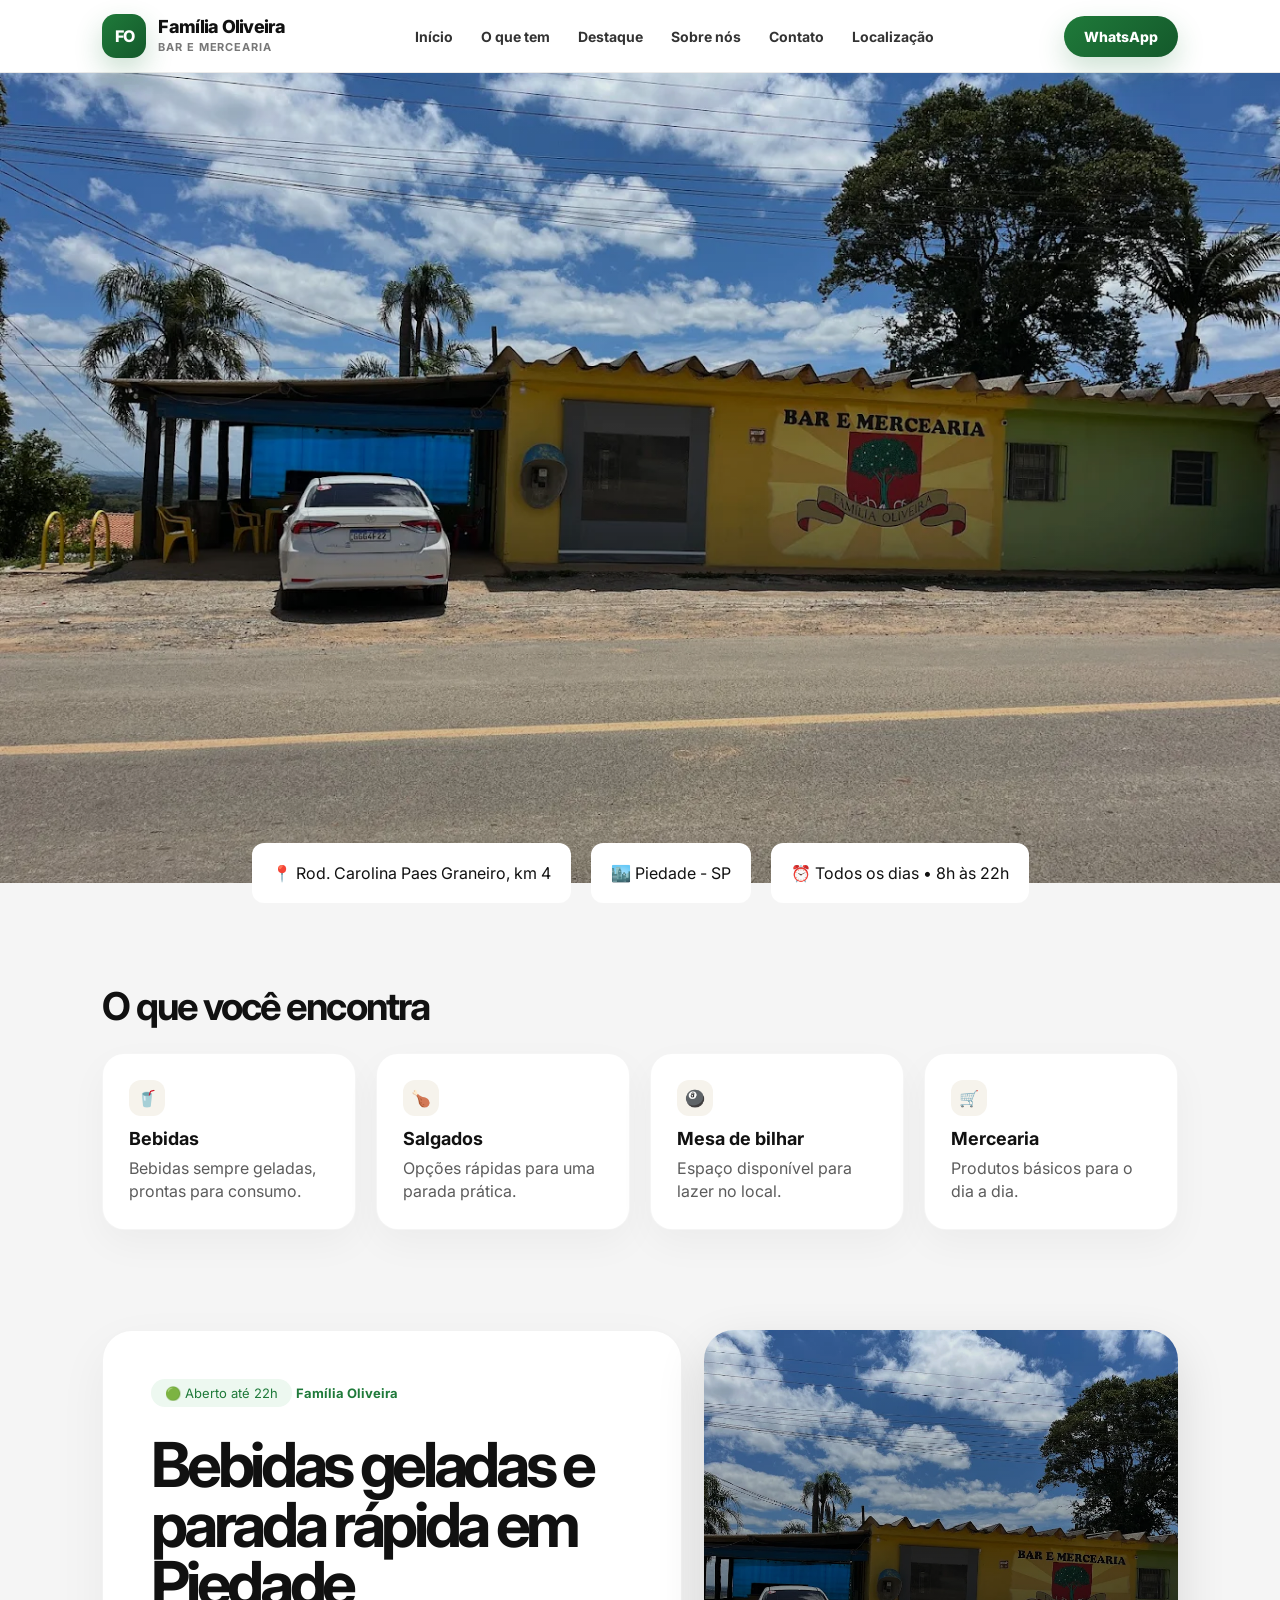
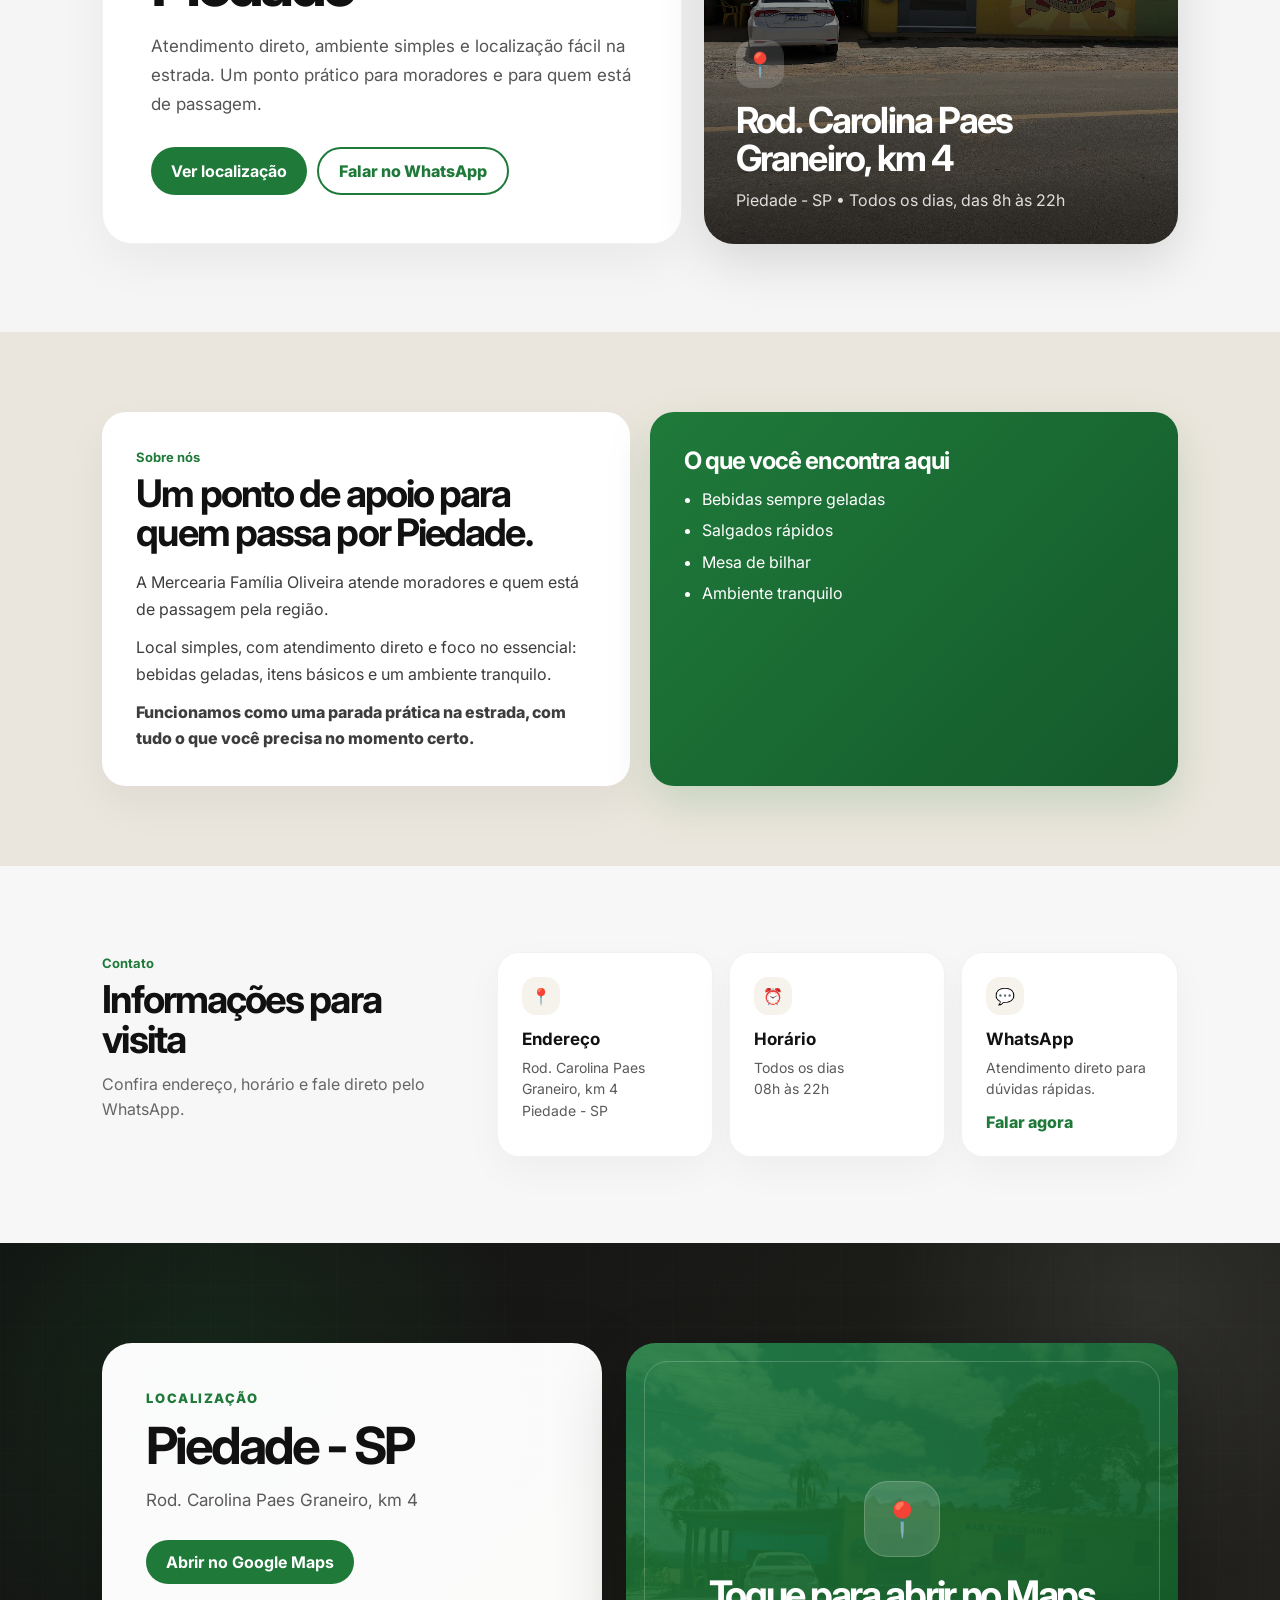
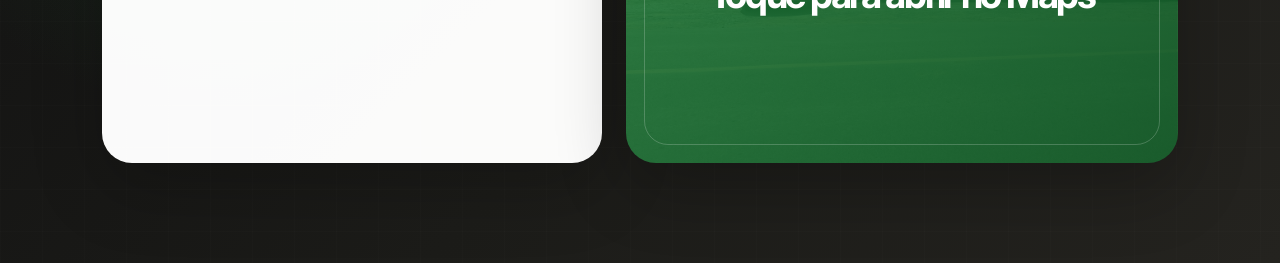
==== index.html @ c00a7abb "first" ====
<!DOCTYPE html>
<html lang="pt-BR">
<head>
  <meta charset="UTF-8">
  <meta name="viewport" content="width=device-width, initial-scale=1.0">
  <title>Família Oliveira | Bar e Mercearia em Piedade - SP</title>
  <meta name="description" content="Bar e Mercearia Família Oliveira em Piedade - SP. Bebidas geladas, salgados, mercearia e parada rápida na Rod. Carolina Paes Graneiro, km 4.">

  <link href="https://fonts.googleapis.com/css2?family=Inter:wght@300;400;600;700;800&display=swap" rel="stylesheet">
  <link rel="stylesheet" href="style.css">
</head>
<body>

<!-- HEADER -->
<header class="header">
  <div class="logo">
    <div class="logo-icon">FO</div>
    <div>
      <strong>Família Oliveira</strong>
      <span>Bar e Mercearia</span>
    </div>
  </div>

  <!-- MENU DESKTOP -->
  <nav class="desktop-menu">
    <a href="#">Início</a>
    <a href="#servicos">O que tem</a>
    <a href="#chamada">Destaque</a>
    <a href="#sobre">Sobre nós</a>
    <a href="#contato">Contato</a>
    <a href="#localizacao">Localização</a>
  </nav>

  <a class="whatsapp desktop-btn"
     href="https://wa.me/5515996318154?text=Oi%2C%20tudo%20bem%3F%20Tenho%20uma%20d%C3%BAvida.">
     WhatsApp
  </a>

  <!-- BOTÃO MOBILE -->
  <div class="menu-toggle" id="menu-toggle">☰</div>
</header>

<!-- MENU MOBILE -->
<div class="mobile-menu" id="mobile-menu">
  <a href="#">Início</a>
  <a href="#servicos">O que tem</a>
  <a href="#chamada">Destaque</a>
  <a href="#sobre">Sobre nós</a>
  <a href="#localizacao">Localização</a>
  <a href="https://wa.me/5515996318154?text=Oi%2C%20tudo%20bem%3F%20Tenho%20uma%20d%C3%BAvida.">
    WhatsApp
  </a>
</div>

<!-- HERO -->
<section class="hero hero-clean" aria-label="Bar e Mercearia Família Oliveira">
  <div class="overlay"></div>
</section>

<!-- INFO -->
<section class="info">
  <div class="card">📍 Rod. Carolina Paes Graneiro, km 4</div>
  <div class="card">🏙️ Piedade - SP</div>
  <div class="card">⏰ Todos os dias • 8h às 22h</div>
</section>

<!-- SERVIÇOS -->
<section id="servicos" class="servicos">
  <h2>O que você encontra</h2>

  <div class="grid">
    <div class="item"><span class="item-icon">🥤</span><h3>Bebidas</h3><p>Bebidas sempre geladas, prontas para consumo.</p></div>
    <div class="item"><span class="item-icon">🍗</span><h3>Salgados</h3><p>Opções rápidas para uma parada prática.</p></div>
    <div class="item"><span class="item-icon">🎱</span><h3>Mesa de bilhar</h3><p>Espaço disponível para lazer no local.</p></div>
    <div class="item"><span class="item-icon">🛒</span><h3>Mercearia</h3><p>Produtos básicos para o dia a dia.</p></div>
  </div>
</section>

<!-- CHAMADA PRINCIPAL -->
<section id="chamada" class="chamada">
  <div class="chamada-container">
    <div class="chamada-texto">
      <span class="status">🟢 Aberto até 22h</span>

      <span class="section-label">Família Oliveira</span>

      <h2>Bebidas geladas e parada rápida em Piedade</h2>

      <p>
        Atendimento direto, ambiente simples e localização fácil na estrada.
        Um ponto prático para moradores e para quem está de passagem.
      </p>

      <div class="buttons">
        <a href="#localizacao" class="btn-primary">Ver localização</a>

        <a href="https://wa.me/5515996318154?text=Oi%2C%20tudo%20bem%3F%20Tenho%20uma%20d%C3%BAvida."
           class="btn-outline">
           Falar no WhatsApp
        </a>
      </div>
    </div>

    <div class="chamada-card">
      <div>
        <span>📍</span>
        <strong>Rod. Carolina Paes Graneiro, km 4</strong>
        <p>Piedade - SP • Todos os dias, das 8h às 22h</p>
      </div>
    </div>
  </div>
</section>

<!-- SOBRE -->
<section id="sobre" class="sobre">
  <div class="sobre-container">

    <div class="sobre-texto">
      <span class="section-label">Sobre nós</span>

      <h2>Um ponto de apoio para quem passa por Piedade.</h2>

      <p>
        A Mercearia Família Oliveira atende moradores e quem está de passagem pela região.
      </p>

      <p>
        Local simples, com atendimento direto e foco no essencial: bebidas geladas, itens básicos
        e um ambiente tranquilo.
      </p>

      <p class="destaque">
        Funcionamos como uma parada prática na estrada, com tudo o que você precisa no momento certo.
      </p>
    </div>

    <div class="sobre-card">
      <h3>O que você encontra aqui</h3>

      <ul>
        <li>Bebidas sempre geladas</li>
        <li>Salgados rápidos</li>
        <li>Mesa de bilhar</li>
        <li>Ambiente tranquilo</li>
      </ul>
    </div>

  </div>
</section>

<!-- CONTATO -->
<section id="contato" class="contato">
  <div class="contato-container">
    <div>
      <span class="section-label">Contato</span>
      <h2>Informações para visita</h2>
      <p>Confira endereço, horário e fale direto pelo WhatsApp.</p>
    </div>

    <div class="contato-grid">
      <div class="contato-item">
        <span>📍</span>
        <strong>Endereço</strong>
        <p>Rod. Carolina Paes Graneiro, km 4<br>Piedade - SP</p>
      </div>

      <div class="contato-item">
        <span>⏰</span>
        <strong>Horário</strong>
        <p>Todos os dias<br>08h às 22h</p>
      </div>

      <div class="contato-item">
        <span>💬</span>
        <strong>WhatsApp</strong>
        <p>Atendimento direto para dúvidas rápidas.</p>
        <a href="https://wa.me/5515996318154?text=Oi%2C%20tudo%20bem%3F%20Tenho%20uma%20d%C3%BAvida." class="mini-link">Falar agora</a>
      </div>
    </div>
  </div>
</section>

<!-- LOCALIZAÇÃO -->
<section id="localizacao" class="localizacao">
  <div class="localizacao-container">

    <div class="localizacao-info">
      <span class="section-label">Localização</span>

      <h2>Piedade - SP</h2>

      <p>Rod. Carolina Paes Graneiro, km 4</p>

      <a href="https://maps.app.goo.gl/wAfbWwbbdsgBBpvK9"
         target="_blank"
         class="btn-primary">
         Abrir no Google Maps
      </a>
    </div>

    <div class="localizacao-card">
      <span>📍</span>
      <strong>Toque para abrir no Maps</strong>
    </div>

  </div>
</section>

<!-- SCRIPT MENU -->
<script>
  const toggle = document.getElementById('menu-toggle');
  const menu = document.getElementById('mobile-menu');

  toggle.addEventListener('click', () => {
    menu.classList.toggle('active');
  });
</script>

</body>
</html>
---- style.css ----
/* RESET */
* {
  margin: 0;
  padding: 0;
  box-sizing: border-box;
  font-family: 'Inter', sans-serif;
}

html {
  scroll-behavior: smooth;
}

body {
  background: #f5f5f5;
  color: #111;
}

/* HEADER */
.header {
  position: sticky;
  top: 0;
  z-index: 100;
  padding: 14px 8%;
  background: rgba(255, 255, 255, 0.92);
  backdrop-filter: blur(16px);
  -webkit-backdrop-filter: blur(16px);
  border-bottom: 1px solid rgba(0, 0, 0, 0.08);
  display: flex;
  justify-content: space-between;
  align-items: center;
  gap: 22px;
}

/* LOGO */
.logo {
  display: flex;
  gap: 12px;
  align-items: center;
  min-width: max-content;
}

.logo-icon {
  width: 44px;
  height: 44px;
  display: grid;
  place-items: center;
  background: linear-gradient(135deg, #1f7a3a, #14592b);
  color: #fff;
  border-radius: 14px;
  font-weight: 800;
  letter-spacing: -0.05em;
  box-shadow: 0 12px 28px rgba(31, 122, 58, 0.24);
}

.logo strong {
  display: block;
  font-size: 18px;
  font-weight: 800;
  letter-spacing: -0.04em;
  color: #111;
  line-height: 1;
}

.logo span {
  display: block;
  margin-top: 4px;
  font-size: 11px;
  color: #777;
  font-weight: 700;
  text-transform: uppercase;
  letter-spacing: 0.08em;
}

/* MENU DESKTOP */
.desktop-menu {
  display: flex;
  align-items: center;
  gap: 28px;
}

.desktop-menu a {
  position: relative;
  text-decoration: none;
  color: #333;
  font-size: 14px;
  font-weight: 700;
  transition: 0.2s ease;
}

.desktop-menu a::after {
  content: "";
  position: absolute;
  left: 0;
  bottom: -7px;
  width: 0;
  height: 2px;
  border-radius: 999px;
  background: #1f7a3a;
  transition: 0.2s ease;
}

.desktop-menu a:hover {
  color: #1f7a3a;
}

.desktop-menu a:hover::after {
  width: 100%;
}

/* BOTÃO WHATSAPP DESKTOP */
.whatsapp {
  background: linear-gradient(135deg, #1f7a3a, #14592b);
  color: #fff;
  padding: 12px 20px;
  border-radius: 999px;
  text-decoration: none;
  font-weight: 800;
  font-size: 14px;
  box-shadow: 0 12px 28px rgba(31, 122, 58, 0.22);
  transition: 0.25s ease;
  white-space: nowrap;
}

.whatsapp:hover {
  transform: translateY(-2px);
  box-shadow: 0 16px 36px rgba(31, 122, 58, 0.28);
}

/* MOBILE MENU */
.menu-toggle {
  display: none;
  width: 44px;
  height: 44px;
  border-radius: 14px;
  background: #f2f2f2;
  color: #111;
  font-size: 25px;
  cursor: pointer;
  align-items: center;
  justify-content: center;
  line-height: 1;
  border: 1px solid rgba(0, 0, 0, 0.08);
}

.mobile-menu {
  display: none;
  position: sticky;
  top: 72px;
  z-index: 99;
  background: rgba(255, 255, 255, 0.98);
  backdrop-filter: blur(14px);
  -webkit-backdrop-filter: blur(14px);
  padding: 16px 8% 20px;
  border-bottom: 1px solid rgba(0, 0, 0, 0.08);
  box-shadow: 0 18px 40px rgba(0, 0, 0, 0.08);
}

.mobile-menu.active {
  display: grid;
  gap: 10px;
  animation: menuDown 0.25s ease both;
}

.mobile-menu a {
  display: flex;
  align-items: center;
  justify-content: space-between;
  min-height: 46px;
  padding: 0 14px;
  border-radius: 14px;
  color: #111;
  text-decoration: none;
  font-weight: 750;
  background: #f7f7f7;
}

.mobile-menu a:last-child {
  background: #1f7a3a;
  color: white;
}

.mobile-menu a::after {
  content: "›";
  font-size: 20px;
  opacity: 0.5;
}

@keyframes menuDown {
  from {
    opacity: 0;
    transform: translateY(-8px);
  }
  to {
    opacity: 1;
    transform: translateY(0);
  }
}

/* HERO */
.hero {
  height: 90vh;
  background: url("bar-mercearia-banner.webp") center/cover no-repeat;
  display: flex;
  align-items: center;
  padding: 0 8%;
  color: #fff;
  position: relative;
}

.hero-clean {
  min-height: 620px;
}

.overlay {
  position: absolute;
  inset: 0;
  background: linear-gradient(to right, rgba(0,0,0,.7), rgba(0,0,0,.2));
}

.hero-clean .overlay {
  background: linear-gradient(to bottom, rgba(0,0,0,0.08), rgba(0,0,0,0.18));
}

.hero-content {
  position: relative;
  z-index: 2;
  max-width: 620px;
}

/* ANIMAÇÃO */
.hero-content > * {
  opacity: 0;
  transform: translateY(30px);
  animation: fadeUp .8s forwards;
}

.hero-content > *:nth-child(1) { animation-delay: .2s; }
.hero-content > *:nth-child(2) { animation-delay: .4s; }
.hero-content > *:nth-child(3) { animation-delay: .6s; }

@keyframes fadeUp {
  to {
    opacity: 1;
    transform: translateY(0);
  }
}

.status {
  background: #fff;
  color: #1f7a3a;
  padding: 6px 14px;
  border-radius: 999px;
  font-size: 13px;
  margin-bottom: 15px;
}

.title {
  font-size: clamp(2.2rem, 5vw, 4.4rem);
  line-height: 0.98;
  letter-spacing: -0.06em;
  font-weight: 850;
  margin-bottom: 18px;
}

.hero-subtitle {
  max-width: 520px;
  color: rgba(255,255,255,0.86);
  font-size: 17px;
  line-height: 1.6;
  margin-bottom: 28px;
}

/* BOTÕES */
.buttons {
  display: flex;
  gap: 10px;
}

.btn-primary {
  background: #1f7a3a;
  color: #fff;
  padding: 12px 20px;
  border-radius: 999px;
  text-decoration: none;
  display: inline-flex;
  align-items: center;
  justify-content: center;
  font-weight: 700;
  transition: 0.25s ease;
}

.btn-primary:hover {
  background: #17612d;
  transform: translateY(-2px);
  box-shadow: 0 12px 28px rgba(31, 122, 58, 0.22);
}

.btn-secondary {
  border: 2px solid #fff;
  padding: 12px 20px;
  border-radius: 999px;
  color: #fff;
  text-decoration: none;
  font-weight: 700;
}

/* INFO */
.info {
  display: flex;
  gap: 20px;
  justify-content: center;
  margin-top: -40px;
  padding: 0 8%;
  position: relative;
  z-index: 2;
}

.card {
  background: #fff;
  padding: 20px;
  border-radius: 12px;
}

/* SERVIÇOS */
.servicos {
  padding: 80px 8%;
}

.servicos h2 {
  font-size: clamp(28px, 3vw, 40px);
  letter-spacing: -0.05em;
  margin-bottom: 24px;
}

.grid {
  display: grid;
  grid-template-columns: repeat(4,1fr);
  gap: 20px;
}

.item {
  min-height: 150px;
  background: #fff;
  padding: 26px;
  border-radius: 22px;
  border: 1px solid rgba(0,0,0,0.04);
  box-shadow: 0 14px 38px rgba(0,0,0,0.04);
  transition: 0.22s ease;
}

.item:hover {
  transform: translateY(-3px);
  box-shadow: 0 18px 46px rgba(0,0,0,0.07);
}

.item-icon {
  display: inline-grid;
  place-items: center;
  width: 36px;
  height: 36px;
  margin-bottom: 12px;
  border-radius: 12px;
  background: #f6f3ec;
}

.item h3 {
  font-size: 18px;
  margin-bottom: 8px;
}

.item p {
  color: #5c5c5c;
  line-height: 1.45;
}

/* CHAMADA PRINCIPAL */
.chamada {
  padding: 20px 8% 88px;
  background: #f5f5f5;
}

.chamada-container {
  max-width: 1180px;
  margin: 0 auto;
  display: grid;
  grid-template-columns: 1.1fr 0.9fr;
  gap: 22px;
  align-items: stretch;
}

.chamada-texto {
  background: #fff;
  padding: clamp(28px, 4vw, 48px);
  border-radius: 30px;
  border: 1px solid rgba(0,0,0,0.05);
  box-shadow: 0 18px 50px rgba(0,0,0,0.05);
}

.chamada-texto .status {
  display: inline-flex;
  margin-bottom: 18px;
  background: #edf8f0;
  color: #1f7a3a;
}

.chamada-texto h2 {
  max-width: 720px;
  font-size: clamp(34px, 5vw, 62px);
  line-height: 0.96;
  letter-spacing: -0.07em;
  margin: 10px 0 18px;
}

.chamada-texto p {
  max-width: 650px;
  color: #555;
  font-size: 17px;
  line-height: 1.7;
  margin-bottom: 28px;
}

.btn-outline {
  border: 2px solid #1f7a3a;
  color: #1f7a3a;
  padding: 12px 20px;
  border-radius: 999px;
  text-decoration: none;
  display: inline-flex;
  align-items: center;
  justify-content: center;
  font-weight: 800;
  transition: 0.25s ease;
}

.btn-outline:hover {
  background: #1f7a3a;
  color: #fff;
  transform: translateY(-2px);
}

.chamada-card {
  position: relative;
  min-height: 360px;
  padding: 32px;
  border-radius: 30px;
  overflow: hidden;
  display: flex;
  align-items: end;
  background:
    linear-gradient(to top, rgba(0,0,0,0.72), rgba(0,0,0,0.08)),
    url("bar-mercearia-banner.webp") center/cover no-repeat;
  color: #fff;
  box-shadow: 0 18px 50px rgba(0,0,0,0.12);
}

.chamada-card span {
  display: inline-grid;
  place-items: center;
  width: 48px;
  height: 48px;
  margin-bottom: 14px;
  border-radius: 16px;
  background: rgba(255,255,255,0.16);
  font-size: 24px;
}

.chamada-card strong {
  display: block;
  max-width: 420px;
  font-size: clamp(24px, 3vw, 36px);
  line-height: 1.05;
  letter-spacing: -0.05em;
  margin-bottom: 10px;
}

.chamada-card p {
  color: rgba(255,255,255,0.84);
  line-height: 1.5;
}


/* SOBRE */
.sobre {
  padding: 80px 8%;
  background: #ebe6dd;
}

.sobre-container {
  display: grid;
  grid-template-columns: 1fr 1fr;
  gap: 20px;
}

.sobre-texto {
  background: #fff;
  padding: 34px;
  border-radius: 24px;
  box-shadow: 0 18px 44px rgba(0,0,0,0.05);
}

.sobre-texto h2 {
  font-size: clamp(26px, 3vw, 38px);
  line-height: 1.05;
  letter-spacing: -0.05em;
  margin: 8px 0 16px;
}

.sobre-texto p {
  color: #3d3d3d;
  font-size: 16px;
  line-height: 1.65;
  margin-top: 12px;
}

.sobre-card {
  background: linear-gradient(135deg, #1f7a3a, #14592b);
  color: #fff;
  padding: 34px;
  border-radius: 24px;
  box-shadow: 0 18px 44px rgba(31,122,58,0.18);
}

.sobre-card h3 {
  font-size: 24px;
  letter-spacing: -0.04em;
  margin-bottom: 14px;
}

.sobre-card ul {
  display: grid;
  gap: 10px;
  padding-left: 18px;
  line-height: 1.35;
}

.section-label {
  color: #1f7a3a;
  font-weight: 700;
  font-size: 13px;
}

.destaque {
  font-weight: 800;
}


/* CONTATO */
.contato {
  padding: 86px 8%;
  background: #f7f7f7;
}

.contato-container {
  max-width: 1180px;
  margin: 0 auto;
  display: grid;
  grid-template-columns: 0.7fr 1.3fr;
  gap: 28px;
  align-items: start;
}

.contato h2 {
  font-size: clamp(28px, 3vw, 42px);
  line-height: 1.04;
  letter-spacing: -0.05em;
  margin: 8px 0 12px;
}

.contato-container > div:first-child p {
  color: #666;
  line-height: 1.6;
}

.contato-grid {
  display: grid;
  grid-template-columns: repeat(3, 1fr);
  gap: 16px;
}

.contato-item {
  background: #fff;
  padding: 24px;
  border-radius: 22px;
  border: 1px solid rgba(0,0,0,0.05);
  box-shadow: 0 14px 38px rgba(0,0,0,0.04);
}

.contato-item span {
  display: inline-grid;
  place-items: center;
  width: 38px;
  height: 38px;
  margin-bottom: 14px;
  border-radius: 14px;
  background: #f6f3ec;
}

.contato-item strong {
  display: block;
  font-size: 17px;
  margin-bottom: 8px;
}

.contato-item p {
  color: #5a5a5a;
  font-size: 14px;
  line-height: 1.55;
}

.mini-link {
  display: inline-flex;
  margin-top: 12px;
  color: #1f7a3a;
  font-weight: 800;
  text-decoration: none;
}

/* LOCALIZAÇÃO - MELHORADA */
.localizacao {
  position: relative;
  padding: 100px 8%;
  background:
    radial-gradient(circle at 16% 22%, rgba(31, 122, 58, 0.20), transparent 28%),
    radial-gradient(circle at 90% 10%, rgba(255, 255, 255, 0.08), transparent 22%),
    linear-gradient(135deg, #111 0%, #1c1c19 55%, #24231f 100%);
  color: #fff;
  overflow: hidden;
}

.localizacao::before {
  content: "";
  position: absolute;
  inset: 0;
  background-image:
    linear-gradient(rgba(255,255,255,0.035) 1px, transparent 1px),
    linear-gradient(90deg, rgba(255,255,255,0.035) 1px, transparent 1px);
  background-size: 42px 42px;
  opacity: 0.35;
  pointer-events: none;
}

.localizacao-container {
  position: relative;
  z-index: 2;
  max-width: 1180px;
  margin: 0 auto;
  display: grid;
  grid-template-columns: 0.95fr 1.05fr;
  gap: 24px;
  align-items: stretch;
}

.localizacao-info {
  background: rgba(255, 255, 255, 0.98);
  color: #111;
  padding: 44px;
  border-radius: 30px;
  box-shadow: 0 24px 70px rgba(0,0,0,0.22);
}

.localizacao-info .section-label {
  display: inline-flex;
  margin-bottom: 14px;
  color: #1f7a3a;
  font-size: 13px;
  font-weight: 850;
  text-transform: uppercase;
  letter-spacing: 0.12em;
}

.localizacao-info h2 {
  font-size: clamp(34px, 4vw, 54px);
  line-height: 0.98;
  letter-spacing: -0.06em;
  margin-bottom: 16px;
}

.localizacao-info p {
  color: #5a5a5a;
  font-size: 17px;
  line-height: 1.65;
  margin-bottom: 26px;
}

.localizacao-detalhes {
  display: grid;
  gap: 14px;
  margin: 26px 0 30px;
}

.localizacao-detalhes div {
  background: #f6f3ec;
  padding: 18px;
  border-radius: 18px;
  border: 1px solid rgba(0,0,0,0.05);
}

.localizacao-detalhes span {
  display: block;
  margin-bottom: 6px;
  color: #777;
  font-size: 12px;
  font-weight: 850;
  text-transform: uppercase;
  letter-spacing: 0.1em;
}

.localizacao-detalhes strong {
  color: #1b1b1b;
  font-size: 16px;
  line-height: 1.4;
}

.localizacao-card {
  position: relative;
  min-height: 420px;
  padding: 44px;
  border-radius: 30px;
  overflow: hidden;
  color: white;
  text-align: center;
  display: grid;
  place-content: center;
  background:
    linear-gradient(135deg, rgba(31, 122, 58, 0.88), rgba(20, 89, 40, 0.96)),
    url("bar-mercearia-banner.webp");
  background-size: cover;
  background-position: center;
  box-shadow: 0 24px 70px rgba(0,0,0,0.24);
}

.localizacao-card::after {
  content: "";
  position: absolute;
  inset: 18px;
  border: 1px solid rgba(255,255,255,0.20);
  border-radius: 24px;
  pointer-events: none;
}

.localizacao-card span {
  display: inline-grid;
  place-items: center;
  width: 76px;
  height: 76px;
  margin: 0 auto 18px;
  border-radius: 24px;
  background: rgba(255,255,255,0.16);
  font-size: 34px;
  box-shadow: inset 0 0 0 1px rgba(255,255,255,0.18);
}

.localizacao-card strong {
  display: block;
  max-width: 430px;
  font-size: clamp(26px, 3vw, 38px);
  line-height: 1.02;
  letter-spacing: -0.06em;
  margin-bottom: 12px;
}

.localizacao-card p {
  max-width: 410px;
  color: rgba(255,255,255,0.86);
  line-height: 1.6;
  font-size: 15px;
}

/* RESPONSIVO */
@media(max-width: 768px) {
  .header {
    padding: 12px 20px;
  }

  .desktop-menu,
  .desktop-btn,
  .whatsapp {
    display: none;
  }

  .menu-toggle {
    display: flex;
  }

  .logo-icon {
    width: 40px;
    height: 40px;
    border-radius: 13px;
  }

  .logo strong {
    font-size: 16px;
  }

  .logo span {
    font-size: 10px;
  }

  .hero {
    min-height: 560px;
    background: url("mobimage.webp") center/cover no-repeat;
  }

  .title {
    font-size: 2.35rem;
  }

  .hero-subtitle {
    font-size: 15px;
  }

  .buttons {
    flex-direction: column;
    align-items: flex-start;
  }

  .grid {
    grid-template-columns: 1fr;
  }

  .info {
    flex-direction: column;
  }

  .sobre-container,
  .localizacao-container,
  .contato-container,
  .chamada-container {
    grid-template-columns: 1fr;
  }

  .chamada {
    padding: 16px 20px 64px;
  }

  .chamada-texto,
  .chamada-card {
    border-radius: 24px;
  }

  .chamada-texto .buttons {
    align-items: stretch;
  }

  .chamada-texto .btn-primary,
  .chamada-texto .btn-outline {
    width: 100%;
  }

  .chamada-card {
    min-height: 280px;
  }

  .contato {
    padding: 64px 20px;
  }

  .contato-grid {
    grid-template-columns: 1fr;
  }

  .localizacao {
    padding: 70px 20px;
  }

  .localizacao-info,
  .localizacao-card {
    padding: 28px;
    border-radius: 24px;
  }

  .localizacao-info h2 {
    font-size: 34px;
  }

  .localizacao-card {
    min-height: 310px;
  }

  .localizacao-card::after {
    inset: 12px;
    border-radius: 20px;
  }

  .localizacao .btn-primary {
    width: 100%;
  }
}
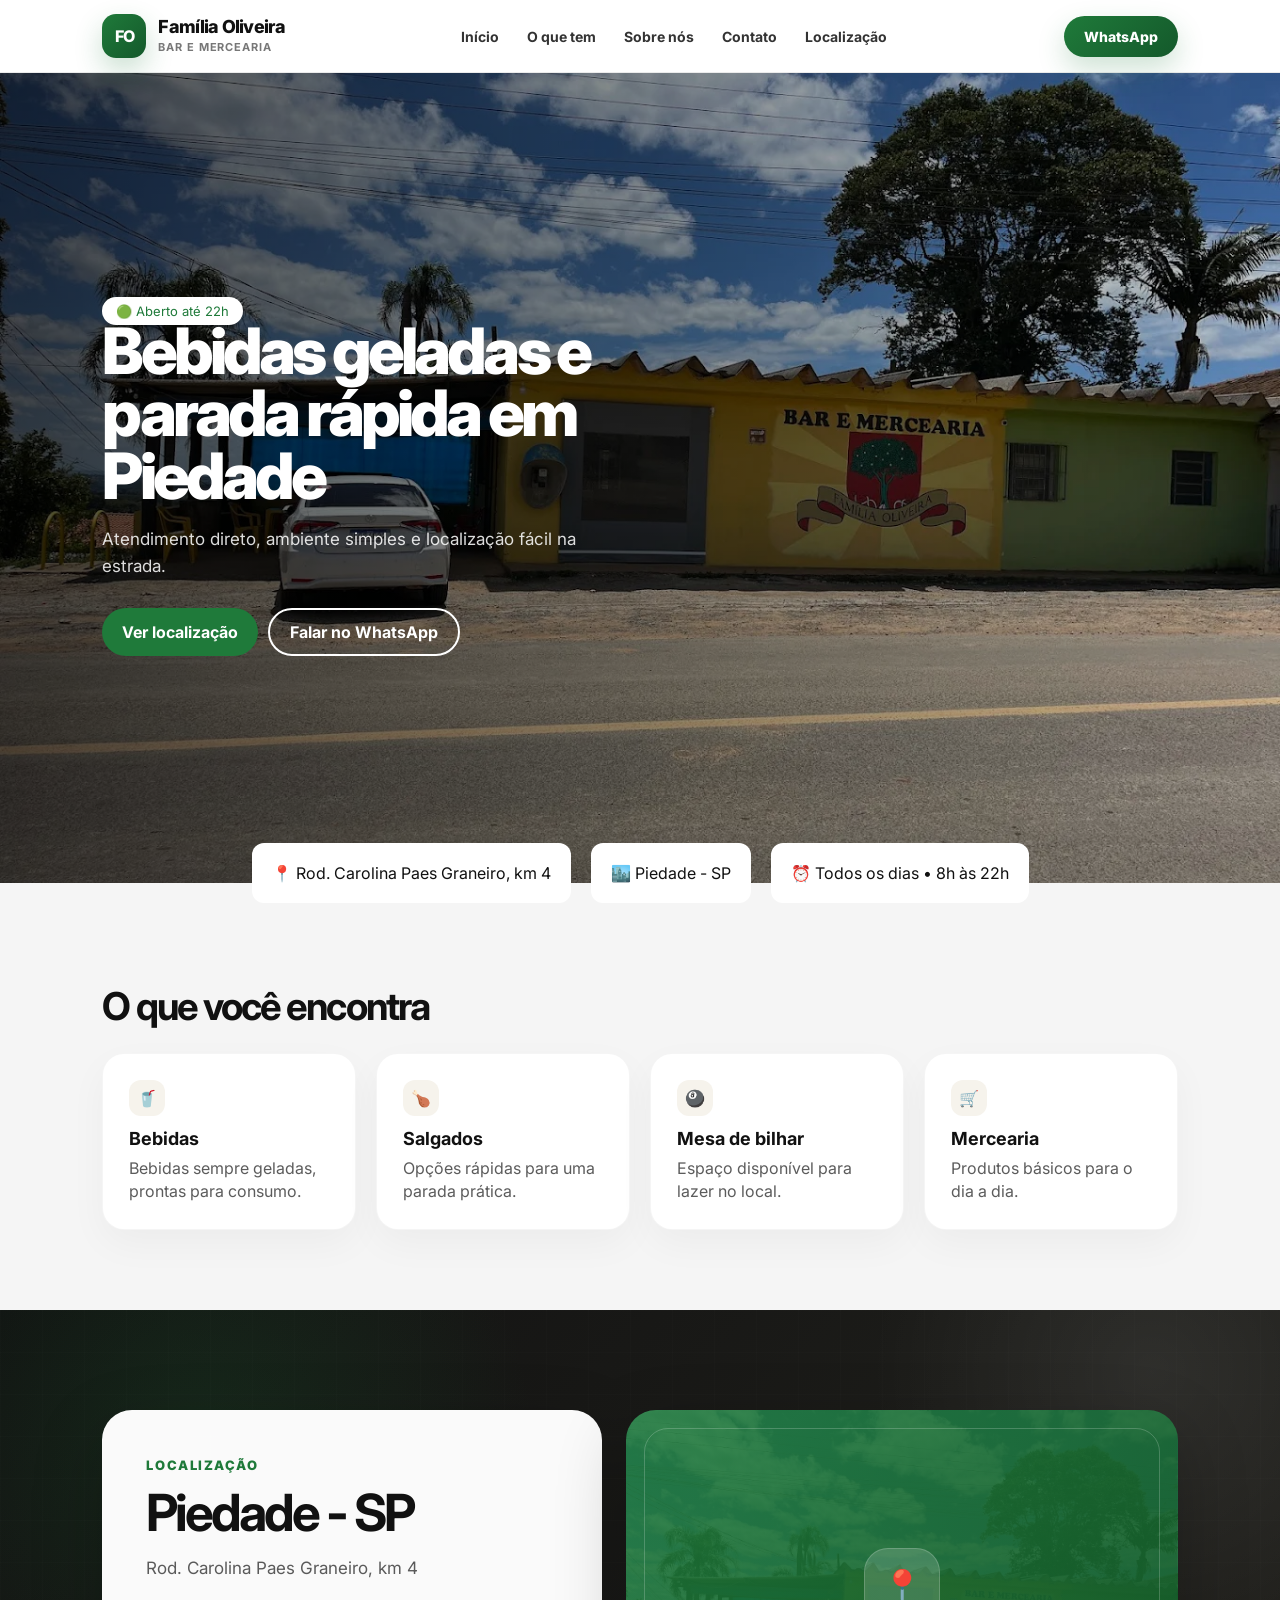
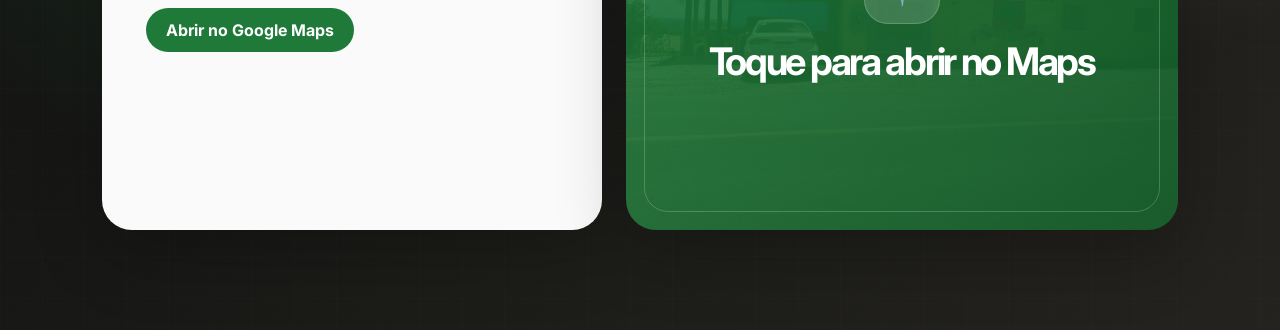
==== commit ebfb7580: "first" ====
--- a/index.html
+++ b/index.html
@@ -23,12 +23,11 @@
 
   <!-- MENU DESKTOP -->
   <nav class="desktop-menu">
-    <a href="#">Início</a>
-    <a href="#servicos">O que tem</a>
-    <a href="#chamada">Destaque</a>
-    <a href="#sobre">Sobre nós</a>
-    <a href="#contato">Contato</a>
-    <a href="#localizacao">Localização</a>
+    <a href="index.html">Início</a>
+    <a href="index.html#servicos">O que tem</a>
+    <a href="sobre-nos.html">Sobre nós</a>
+    <a href="contato.html">Contato</a>
+    <a href="localizacao.html">Localização</a>
   </nav>
 
   <a class="whatsapp desktop-btn"
@@ -42,19 +41,40 @@
 
 <!-- MENU MOBILE -->
 <div class="mobile-menu" id="mobile-menu">
-  <a href="#">Início</a>
-  <a href="#servicos">O que tem</a>
-  <a href="#chamada">Destaque</a>
-  <a href="#sobre">Sobre nós</a>
-  <a href="#localizacao">Localização</a>
+  <a href="index.html">Início</a>
+  <a href="index.html#servicos">O que tem</a>
+  <a href="sobre-nos.html">Sobre nós</a>
+  <a href="contato.html">Contato</a>
+  <a href="localizacao.html">Localização</a>
   <a href="https://wa.me/5515996318154?text=Oi%2C%20tudo%20bem%3F%20Tenho%20uma%20d%C3%BAvida.">
     WhatsApp
   </a>
 </div>
 
 <!-- HERO -->
-<section class="hero hero-clean" aria-label="Bar e Mercearia Família Oliveira">
+<section class="hero">
   <div class="overlay"></div>
+
+  <div class="hero-content">
+    <span class="status">🟢 Aberto até 22h</span>
+
+    <h1 class="title">
+      Bebidas geladas e parada rápida em Piedade
+    </h1>
+
+    <p class="hero-subtitle">
+      Atendimento direto, ambiente simples e localização fácil na estrada.
+    </p>
+
+    <div class="buttons">
+      <a href="localizacao.html" class="btn-primary">Ver localização</a>
+
+      <a href="https://wa.me/5515996318154?text=Oi%2C%20tudo%20bem%3F%20Tenho%20uma%20d%C3%BAvida."
+         class="btn-secondary">
+         Falar no WhatsApp
+      </a>
+    </div>
+  </div>
 </section>
 
 <!-- INFO -->
@@ -76,109 +96,7 @@
   </div>
 </section>
 
-<!-- CHAMADA PRINCIPAL -->
-<section id="chamada" class="chamada">
-  <div class="chamada-container">
-    <div class="chamada-texto">
-      <span class="status">🟢 Aberto até 22h</span>
 
-      <span class="section-label">Família Oliveira</span>
-
-      <h2>Bebidas geladas e parada rápida em Piedade</h2>
-
-      <p>
-        Atendimento direto, ambiente simples e localização fácil na estrada.
-        Um ponto prático para moradores e para quem está de passagem.
-      </p>
-
-      <div class="buttons">
-        <a href="#localizacao" class="btn-primary">Ver localização</a>
-
-        <a href="https://wa.me/5515996318154?text=Oi%2C%20tudo%20bem%3F%20Tenho%20uma%20d%C3%BAvida."
-           class="btn-outline">
-           Falar no WhatsApp
-        </a>
-      </div>
-    </div>
-
-    <div class="chamada-card">
-      <div>
-        <span>📍</span>
-        <strong>Rod. Carolina Paes Graneiro, km 4</strong>
-        <p>Piedade - SP • Todos os dias, das 8h às 22h</p>
-      </div>
-    </div>
-  </div>
-</section>
-
-<!-- SOBRE -->
-<section id="sobre" class="sobre">
-  <div class="sobre-container">
-
-    <div class="sobre-texto">
-      <span class="section-label">Sobre nós</span>
-
-      <h2>Um ponto de apoio para quem passa por Piedade.</h2>
-
-      <p>
-        A Mercearia Família Oliveira atende moradores e quem está de passagem pela região.
-      </p>
-
-      <p>
-        Local simples, com atendimento direto e foco no essencial: bebidas geladas, itens básicos
-        e um ambiente tranquilo.
-      </p>
-
-      <p class="destaque">
-        Funcionamos como uma parada prática na estrada, com tudo o que você precisa no momento certo.
-      </p>
-    </div>
-
-    <div class="sobre-card">
-      <h3>O que você encontra aqui</h3>
-
-      <ul>
-        <li>Bebidas sempre geladas</li>
-        <li>Salgados rápidos</li>
-        <li>Mesa de bilhar</li>
-        <li>Ambiente tranquilo</li>
-      </ul>
-    </div>
-
-  </div>
-</section>
-
-<!-- CONTATO -->
-<section id="contato" class="contato">
-  <div class="contato-container">
-    <div>
-      <span class="section-label">Contato</span>
-      <h2>Informações para visita</h2>
-      <p>Confira endereço, horário e fale direto pelo WhatsApp.</p>
-    </div>
-
-    <div class="contato-grid">
-      <div class="contato-item">
-        <span>📍</span>
-        <strong>Endereço</strong>
-        <p>Rod. Carolina Paes Graneiro, km 4<br>Piedade - SP</p>
-      </div>
-
-      <div class="contato-item">
-        <span>⏰</span>
-        <strong>Horário</strong>
-        <p>Todos os dias<br>08h às 22h</p>
-      </div>
-
-      <div class="contato-item">
-        <span>💬</span>
-        <strong>WhatsApp</strong>
-        <p>Atendimento direto para dúvidas rápidas.</p>
-        <a href="https://wa.me/5515996318154?text=Oi%2C%20tudo%20bem%3F%20Tenho%20uma%20d%C3%BAvida." class="mini-link">Falar agora</a>
-      </div>
-    </div>
-  </div>
-</section>
 
 <!-- LOCALIZAÇÃO -->
 <section id="localizacao" class="localizacao">
--- a/style.css
+++ b/style.css
@@ -207,18 +207,10 @@
   position: relative;
 }
 
-.hero-clean {
-  min-height: 620px;
-}
-
 .overlay {
   position: absolute;
   inset: 0;
   background: linear-gradient(to right, rgba(0,0,0,.7), rgba(0,0,0,.2));
-}
-
-.hero-clean .overlay {
-  background: linear-gradient(to bottom, rgba(0,0,0,0.08), rgba(0,0,0,0.18));
 }
 
 .hero-content {
@@ -373,112 +365,6 @@
   line-height: 1.45;
 }
 
-/* CHAMADA PRINCIPAL */
-.chamada {
-  padding: 20px 8% 88px;
-  background: #f5f5f5;
-}
-
-.chamada-container {
-  max-width: 1180px;
-  margin: 0 auto;
-  display: grid;
-  grid-template-columns: 1.1fr 0.9fr;
-  gap: 22px;
-  align-items: stretch;
-}
-
-.chamada-texto {
-  background: #fff;
-  padding: clamp(28px, 4vw, 48px);
-  border-radius: 30px;
-  border: 1px solid rgba(0,0,0,0.05);
-  box-shadow: 0 18px 50px rgba(0,0,0,0.05);
-}
-
-.chamada-texto .status {
-  display: inline-flex;
-  margin-bottom: 18px;
-  background: #edf8f0;
-  color: #1f7a3a;
-}
-
-.chamada-texto h2 {
-  max-width: 720px;
-  font-size: clamp(34px, 5vw, 62px);
-  line-height: 0.96;
-  letter-spacing: -0.07em;
-  margin: 10px 0 18px;
-}
-
-.chamada-texto p {
-  max-width: 650px;
-  color: #555;
-  font-size: 17px;
-  line-height: 1.7;
-  margin-bottom: 28px;
-}
-
-.btn-outline {
-  border: 2px solid #1f7a3a;
-  color: #1f7a3a;
-  padding: 12px 20px;
-  border-radius: 999px;
-  text-decoration: none;
-  display: inline-flex;
-  align-items: center;
-  justify-content: center;
-  font-weight: 800;
-  transition: 0.25s ease;
-}
-
-.btn-outline:hover {
-  background: #1f7a3a;
-  color: #fff;
-  transform: translateY(-2px);
-}
-
-.chamada-card {
-  position: relative;
-  min-height: 360px;
-  padding: 32px;
-  border-radius: 30px;
-  overflow: hidden;
-  display: flex;
-  align-items: end;
-  background:
-    linear-gradient(to top, rgba(0,0,0,0.72), rgba(0,0,0,0.08)),
-    url("bar-mercearia-banner.webp") center/cover no-repeat;
-  color: #fff;
-  box-shadow: 0 18px 50px rgba(0,0,0,0.12);
-}
-
-.chamada-card span {
-  display: inline-grid;
-  place-items: center;
-  width: 48px;
-  height: 48px;
-  margin-bottom: 14px;
-  border-radius: 16px;
-  background: rgba(255,255,255,0.16);
-  font-size: 24px;
-}
-
-.chamada-card strong {
-  display: block;
-  max-width: 420px;
-  font-size: clamp(24px, 3vw, 36px);
-  line-height: 1.05;
-  letter-spacing: -0.05em;
-  margin-bottom: 10px;
-}
-
-.chamada-card p {
-  color: rgba(255,255,255,0.84);
-  line-height: 1.5;
-}
-
-
 /* SOBRE */
 .sobre {
   padding: 80px 8%;
@@ -797,7 +683,6 @@
   }
 
   .hero {
-    min-height: 560px;
     background: url("mobimage.webp") center/cover no-repeat;
   }
 
@@ -824,31 +709,8 @@
 
   .sobre-container,
   .localizacao-container,
-  .contato-container,
-  .chamada-container {
+  .contato-container {
     grid-template-columns: 1fr;
-  }
-
-  .chamada {
-    padding: 16px 20px 64px;
-  }
-
-  .chamada-texto,
-  .chamada-card {
-    border-radius: 24px;
-  }
-
-  .chamada-texto .buttons {
-    align-items: stretch;
-  }
-
-  .chamada-texto .btn-primary,
-  .chamada-texto .btn-outline {
-    width: 100%;
-  }
-
-  .chamada-card {
-    min-height: 280px;
   }
 
   .contato {
@@ -886,3 +748,31 @@
     width: 100%;
   }
 }
+
+
+/* PÁGINAS INTERNAS */
+.page-intro {
+  padding: 72px 8% 34px;
+  background: #f5f5f5;
+}
+
+.page-intro h1 {
+  max-width: 760px;
+  font-size: clamp(34px, 5vw, 58px);
+  line-height: 0.98;
+  letter-spacing: -0.06em;
+  margin: 10px 0 14px;
+}
+
+.page-intro p {
+  max-width: 650px;
+  color: #5d5d5d;
+  font-size: 17px;
+  line-height: 1.65;
+}
+
+@media(max-width: 768px) {
+  .page-intro {
+    padding: 48px 20px 24px;
+  }
+}
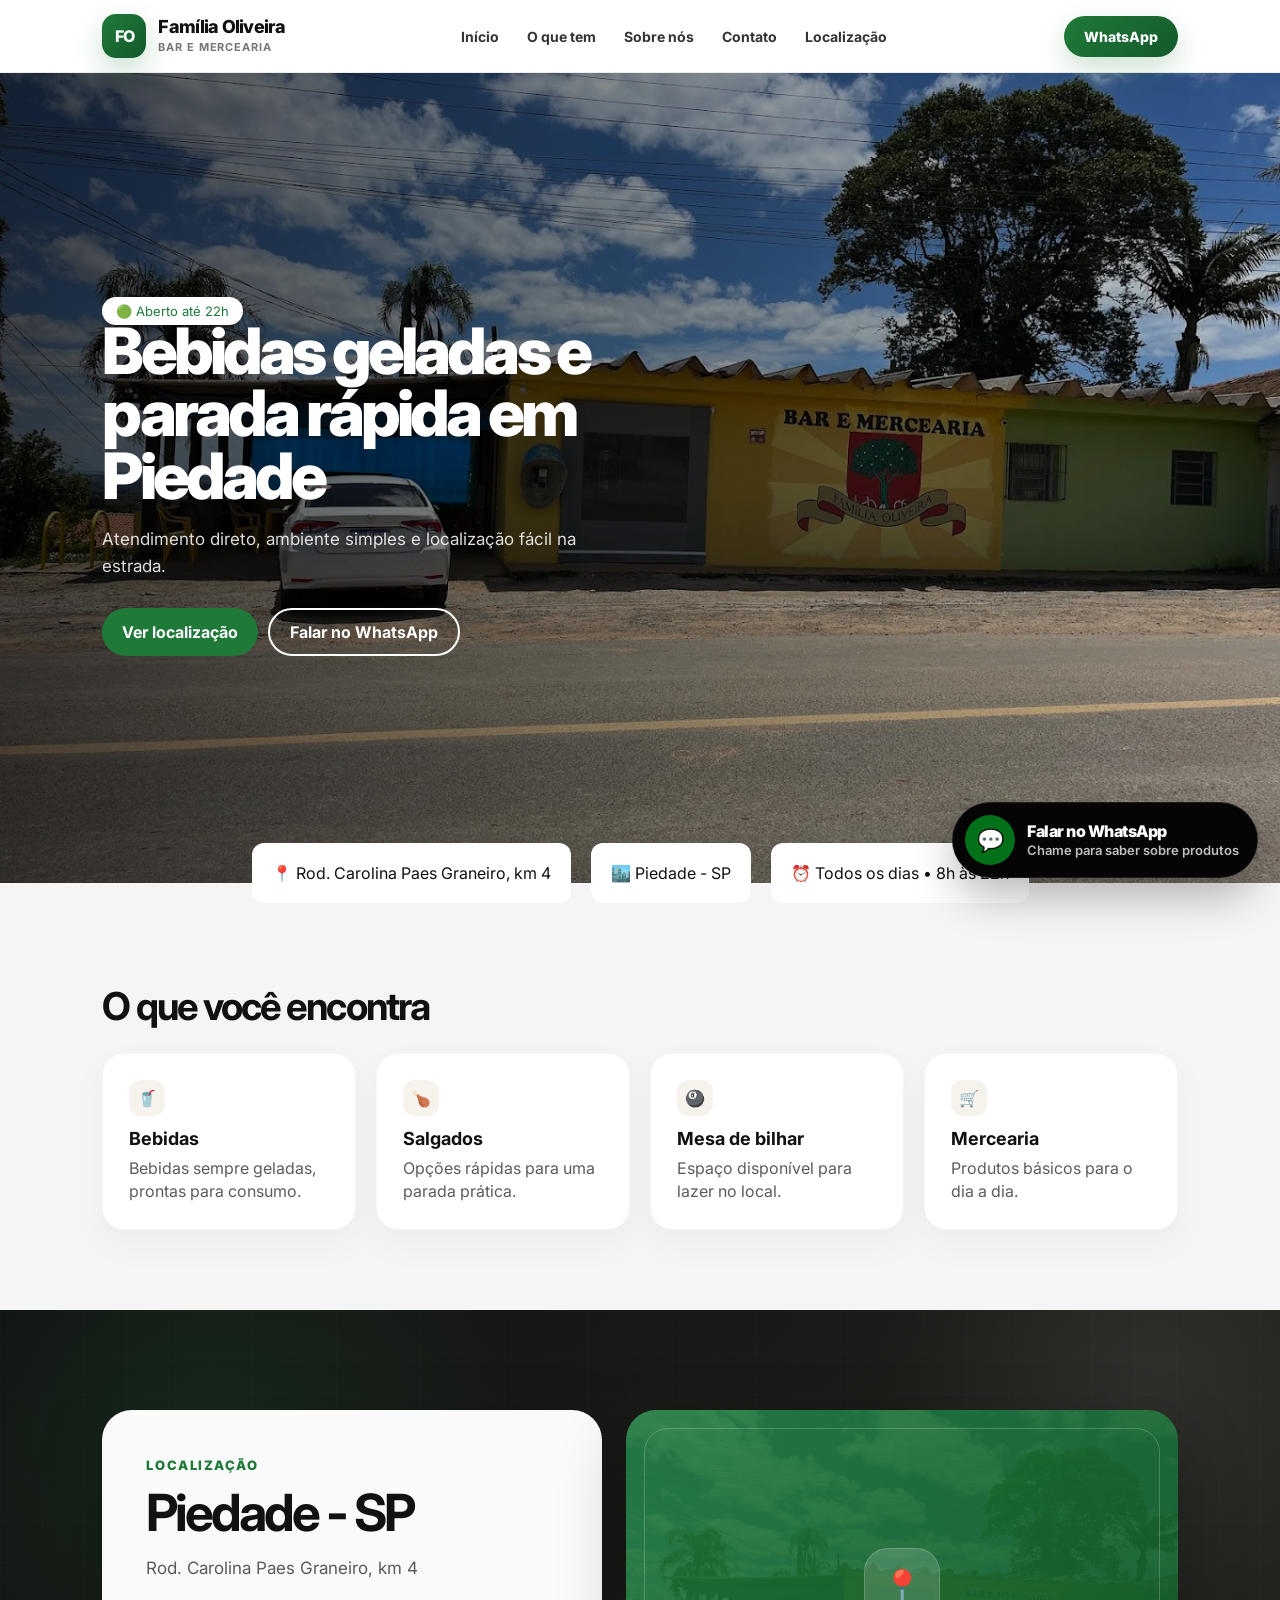
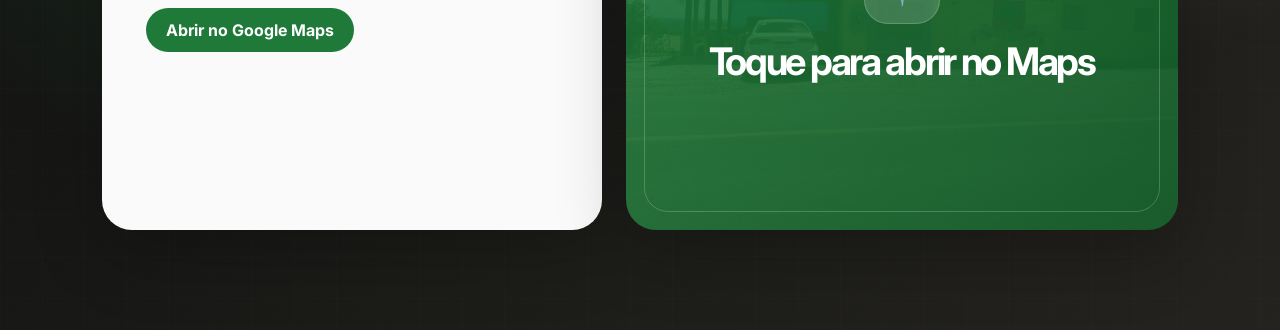
==== commit b536c1eb: "force deploy" ====
--- a/index.html
+++ b/index.html
@@ -124,14 +124,29 @@
   </div>
 </section>
 
+
+<!-- BOTÃO WHATSAPP FLUTUANTE -->
+<a href="https://wa.me/5515996318154?text=Ol%C3%A1%2C%20voc%C3%AAs%20est%C3%A3o%20abertos%20agora%3F"
+   class="whatsapp-float"
+   target="_blank"
+   aria-label="Falar no WhatsApp">
+  <div class="wa-icon">💬</div>
+  <div class="wa-text">
+    <strong>Falar no WhatsApp</strong>
+    <span>Chame para saber sobre produtos</span>
+  </div>
+</a>
+
 <!-- SCRIPT MENU -->
 <script>
   const toggle = document.getElementById('menu-toggle');
   const menu = document.getElementById('mobile-menu');
 
-  toggle.addEventListener('click', () => {
-    menu.classList.toggle('active');
-  });
+  if (toggle && menu) {
+    toggle.addEventListener('click', () => {
+      menu.classList.toggle('active');
+    });
+  }
 </script>
 
 </body>
--- a/style.css
+++ b/style.css
@@ -776,3 +776,91 @@
     padding: 48px 20px 24px;
   }
 }
+
+.StrongLoc{
+  color: slateblue;
+}
+
+/* BOTÃO WHATSAPP FLUTUANTE */
+.whatsapp-float {
+  position: fixed;
+  right: 22px;
+  bottom: 22px;
+  z-index: 9999;
+  display: flex;
+  align-items: center;
+  gap: 12px;
+  min-width: 250px;
+  padding: 12px 18px 12px 12px;
+  border-radius: 999px;
+  background: #050505;
+  color: #fff;
+  text-decoration: none;
+  border: 1px solid rgba(255, 255, 255, 0.10);
+  box-shadow: 0 18px 44px rgba(0, 0, 0, 0.28);
+  transition: transform 0.22s ease, box-shadow 0.22s ease, border-color 0.22s ease;
+}
+
+.whatsapp-float:hover {
+  transform: translateY(-3px);
+  box-shadow: 0 22px 54px rgba(0, 0, 0, 0.36);
+  border-color: rgba(255, 255, 255, 0.18);
+}
+
+.wa-icon {
+  width: 50px;
+  height: 50px;
+  min-width: 50px;
+  display: grid;
+  place-items: center;
+  border-radius: 50%;
+  background: #037119;
+  color: #050505;
+  font-size: 22px;
+}
+
+.wa-text {
+  display: flex;
+  flex-direction: column;
+  line-height: 1.15;
+}
+
+.wa-text strong {
+  color: #fff;
+  font-size: 16px;
+  font-weight: 850;
+  letter-spacing: -0.03em;
+}
+
+.wa-text span {
+  margin-top: 2px;
+  color: rgba(255, 255, 255, 0.74);
+  font-size: 13px;
+  font-weight: 600;
+}
+
+@media(max-width: 768px) {
+  .whatsapp-float {
+    left: 16px;
+    right: 16px;
+    bottom: 16px;
+    min-width: 0;
+    justify-content: flex-start;
+    padding: 11px 15px 11px 11px;
+  }
+
+  .wa-icon {
+    width: 46px;
+    height: 46px;
+    min-width: 46px;
+    font-size: 20px;
+  }
+
+  .wa-text strong {
+    font-size: 15px;
+  }
+
+  .wa-text span {
+    font-size: 12px;
+  }
+}
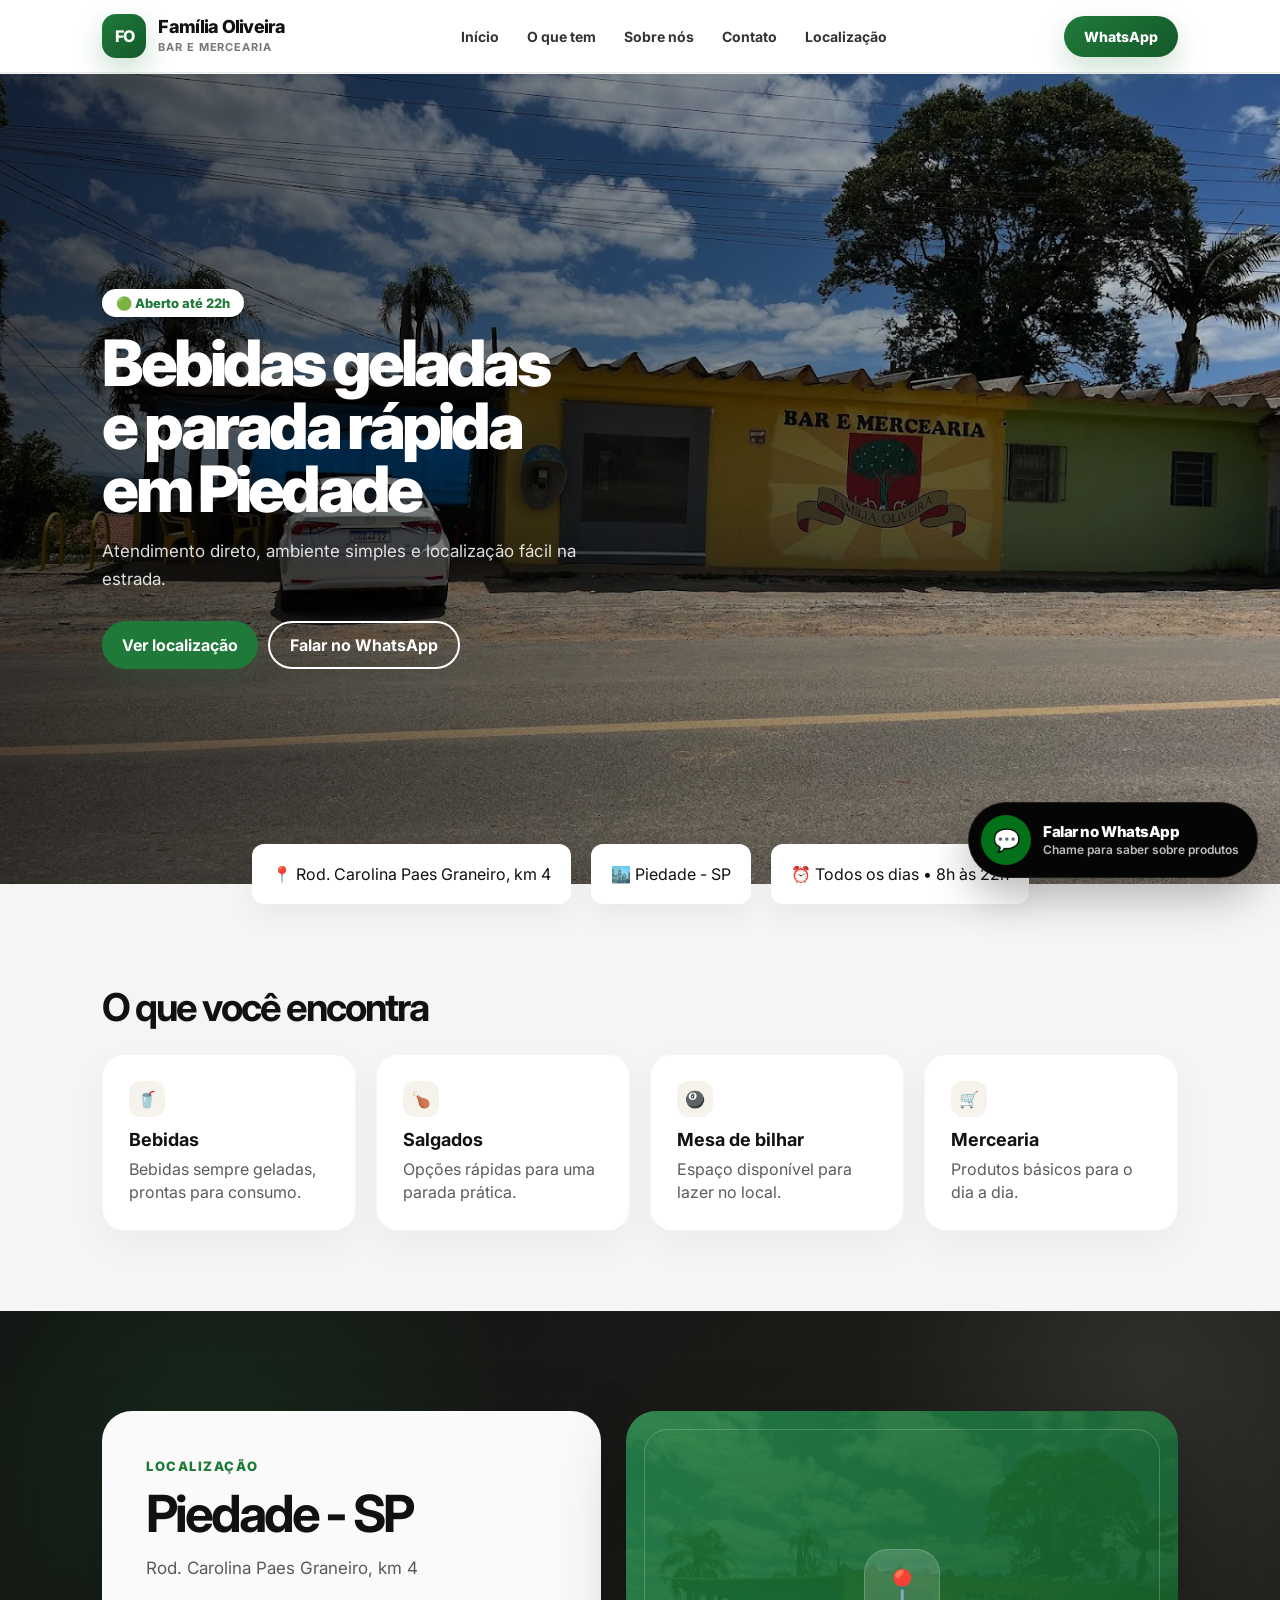
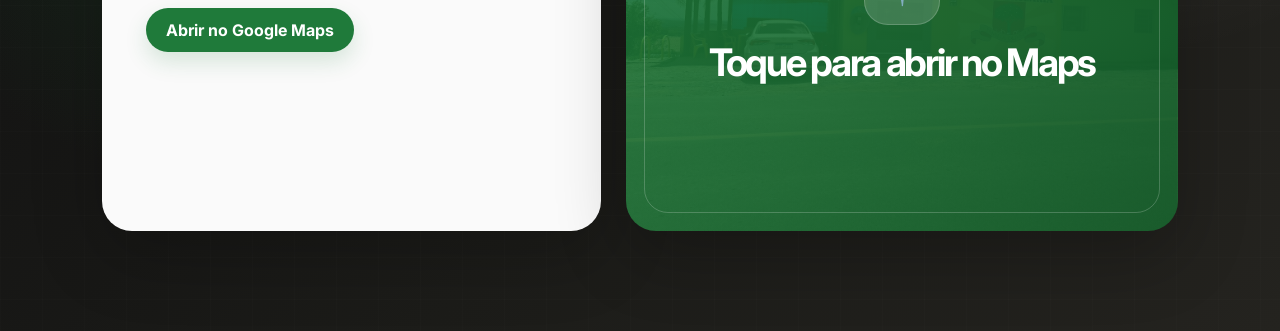
==== commit 25cbdee3: "sdasas" ====
--- a/index.html
+++ b/index.html
@@ -12,7 +12,7 @@
 <body>
 
 <!-- HEADER -->
-<header class="header">
+<header class="header" id="site-header">
   <div class="logo">
     <div class="logo-icon">FO</div>
     <div>
@@ -36,11 +36,11 @@
   </a>
 
   <!-- BOTÃO MOBILE -->
-  <div class="menu-toggle" id="menu-toggle">☰</div>
+  <button class="menu-toggle" id="menu-toggle" type="button" aria-label="Abrir menu" aria-expanded="false">☰</button>
 </header>
 
 <!-- MENU MOBILE -->
-<div class="mobile-menu" id="mobile-menu">
+<div class="mobile-menu" id="mobile-menu" aria-hidden="true">
   <a href="index.html">Início</a>
   <a href="index.html#servicos">O que tem</a>
   <a href="sobre-nos.html">Sobre nós</a>
@@ -58,8 +58,10 @@
   <div class="hero-content">
     <span class="status">🟢 Aberto até 22h</span>
 
-    <h1 class="title">
-      Bebidas geladas e parada rápida em Piedade
+    <h1 class="title hero-title">
+      <span>Bebidas geladas</span>
+      <span>e parada rápida</span>
+      <span>em Piedade</span>
     </h1>
 
     <p class="hero-subtitle">
@@ -78,31 +80,31 @@
 </section>
 
 <!-- INFO -->
-<section class="info">
-  <div class="card">📍 Rod. Carolina Paes Graneiro, km 4</div>
-  <div class="card">🏙️ Piedade - SP</div>
-  <div class="card">⏰ Todos os dias • 8h às 22h</div>
+<section class="info reveal">
+  <div class="card reveal">📍 Rod. Carolina Paes Graneiro, km 4</div>
+  <div class="card reveal">🏙️ Piedade - SP</div>
+  <div class="card reveal">⏰ Todos os dias • 8h às 22h</div>
 </section>
 
 <!-- SERVIÇOS -->
-<section id="servicos" class="servicos">
-  <h2>O que você encontra</h2>
+<section id="servicos" class="servicos reveal">
+  <h2 class="reveal">O que você encontra</h2>
 
   <div class="grid">
-    <div class="item"><span class="item-icon">🥤</span><h3>Bebidas</h3><p>Bebidas sempre geladas, prontas para consumo.</p></div>
-    <div class="item"><span class="item-icon">🍗</span><h3>Salgados</h3><p>Opções rápidas para uma parada prática.</p></div>
-    <div class="item"><span class="item-icon">🎱</span><h3>Mesa de bilhar</h3><p>Espaço disponível para lazer no local.</p></div>
-    <div class="item"><span class="item-icon">🛒</span><h3>Mercearia</h3><p>Produtos básicos para o dia a dia.</p></div>
+    <div class="item reveal"><span class="item-icon">🥤</span><h3>Bebidas</h3><p>Bebidas sempre geladas, prontas para consumo.</p></div>
+    <div class="item reveal"><span class="item-icon">🍗</span><h3>Salgados</h3><p>Opções rápidas para uma parada prática.</p></div>
+    <div class="item reveal"><span class="item-icon">🎱</span><h3>Mesa de bilhar</h3><p>Espaço disponível para lazer no local.</p></div>
+    <div class="item reveal"><span class="item-icon">🛒</span><h3>Mercearia</h3><p>Produtos básicos para o dia a dia.</p></div>
   </div>
 </section>
 
 
 
 <!-- LOCALIZAÇÃO -->
-<section id="localizacao" class="localizacao">
+<section id="localizacao" class="localizacao reveal">
   <div class="localizacao-container">
 
-    <div class="localizacao-info">
+    <div class="localizacao-info reveal">
       <span class="section-label">Localização</span>
 
       <h2>Piedade - SP</h2>
@@ -116,7 +118,7 @@
       </a>
     </div>
 
-    <div class="localizacao-card">
+    <div class="localizacao-card reveal">
       <span>📍</span>
       <strong>Toque para abrir no Maps</strong>
     </div>
@@ -137,17 +139,7 @@
   </div>
 </a>
 
-<!-- SCRIPT MENU -->
-<script>
-  const toggle = document.getElementById('menu-toggle');
-  const menu = document.getElementById('mobile-menu');
-
-  if (toggle && menu) {
-    toggle.addEventListener('click', () => {
-      menu.classList.toggle('active');
-    });
-  }
-</script>
+<script src="script.js"></script>
 
 </body>
-</html>+</html>
--- a/style.css
+++ b/style.css
@@ -29,6 +29,15 @@
   justify-content: space-between;
   align-items: center;
   gap: 22px;
+  transition: background 0.24s ease, border-color 0.24s ease, box-shadow 0.24s ease, backdrop-filter 0.24s ease;
+}
+
+.header.is-scrolled {
+  background: rgba(255, 255, 255, 0.86);
+  border-bottom-color: rgba(0, 0, 0, 0.06);
+  box-shadow: 0 14px 34px rgba(0, 0, 0, 0.08);
+  backdrop-filter: blur(18px);
+  -webkit-backdrop-filter: blur(18px);
 }
 
 /* LOGO */
@@ -50,6 +59,12 @@
   font-weight: 800;
   letter-spacing: -0.05em;
   box-shadow: 0 12px 28px rgba(31, 122, 58, 0.24);
+  transition: transform 0.24s ease, box-shadow 0.24s ease;
+}
+
+.logo:hover .logo-icon {
+  transform: rotate(-3deg) scale(1.03);
+  box-shadow: 0 14px 32px rgba(31, 122, 58, 0.28);
 }
 
 .logo strong {
@@ -84,7 +99,7 @@
   color: #333;
   font-size: 14px;
   font-weight: 700;
-  transition: 0.2s ease;
+  transition: color 0.2s ease;
 }
 
 .desktop-menu a::after {
@@ -96,7 +111,7 @@
   height: 2px;
   border-radius: 999px;
   background: #1f7a3a;
-  transition: 0.2s ease;
+  transition: width 0.24s ease;
 }
 
 .desktop-menu a:hover {
@@ -126,8 +141,19 @@
   box-shadow: 0 16px 36px rgba(31, 122, 58, 0.28);
 }
 
+.whatsapp:active,
+.menu-toggle:active,
+.mobile-menu a:active,
+.btn-primary:active,
+.btn-secondary:active,
+.mini-link:active,
+.whatsapp-float:active {
+  transform: scale(0.97);
+}
+
 /* MOBILE MENU */
 .menu-toggle {
+  appearance: none;
   display: none;
   width: 44px;
   height: 44px;
@@ -140,25 +166,44 @@
   justify-content: center;
   line-height: 1;
   border: 1px solid rgba(0, 0, 0, 0.08);
+  transition: background 0.2s ease, transform 0.2s ease, box-shadow 0.2s ease;
+}
+
+.menu-toggle:hover {
+  background: #e9eee9;
+  box-shadow: 0 8px 18px rgba(0, 0, 0, 0.06);
 }
 
 .mobile-menu {
-  display: none;
+  display: grid;
+  gap: 10px;
   position: sticky;
   top: 72px;
   z-index: 99;
   background: rgba(255, 255, 255, 0.98);
   backdrop-filter: blur(14px);
   -webkit-backdrop-filter: blur(14px);
+  max-height: 0;
+  opacity: 0;
+  overflow: hidden;
+  visibility: hidden;
+  pointer-events: none;
+  padding: 0 8%;
+  border-bottom: 1px solid transparent;
+  box-shadow: none;
+  transform: translateY(-8px);
+  transition: max-height 0.28s ease, opacity 0.22s ease, transform 0.28s ease, padding 0.28s ease, visibility 0.28s ease;
+}
+
+.mobile-menu.active {
+  max-height: 420px;
+  opacity: 1;
+  visibility: visible;
+  pointer-events: auto;
   padding: 16px 8% 20px;
-  border-bottom: 1px solid rgba(0, 0, 0, 0.08);
+  transform: translateY(0);
+  border-bottom-color: rgba(0, 0, 0, 0.08);
   box-shadow: 0 18px 40px rgba(0, 0, 0, 0.08);
-}
-
-.mobile-menu.active {
-  display: grid;
-  gap: 10px;
-  animation: menuDown 0.25s ease both;
 }
 
 .mobile-menu a {
@@ -172,6 +217,12 @@
   text-decoration: none;
   font-weight: 750;
   background: #f7f7f7;
+  transition: background 0.2s ease, color 0.2s ease, transform 0.2s ease;
+}
+
+.mobile-menu a:hover {
+  background: #eef4ef;
+  transform: translateX(3px);
 }
 
 .mobile-menu a:last-child {
@@ -183,17 +234,6 @@
   content: "›";
   font-size: 20px;
   opacity: 0.5;
-}
-
-@keyframes menuDown {
-  from {
-    opacity: 0;
-    transform: translateY(-8px);
-  }
-  to {
-    opacity: 1;
-    transform: translateY(0);
-  }
 }
 
 /* HERO */
@@ -220,15 +260,21 @@
 }
 
 /* ANIMAÇÃO */
-.hero-content > * {
+.status,
+.hero-title span,
+.hero-subtitle,
+.buttons {
   opacity: 0;
-  transform: translateY(30px);
-  animation: fadeUp .8s forwards;
-}
-
-.hero-content > *:nth-child(1) { animation-delay: .2s; }
-.hero-content > *:nth-child(2) { animation-delay: .4s; }
-.hero-content > *:nth-child(3) { animation-delay: .6s; }
+  transform: translateY(22px);
+  animation: fadeUp 0.7s cubic-bezier(0.22, 1, 0.36, 1) forwards;
+}
+
+.status { animation-delay: 0.12s; }
+.hero-title span:nth-child(1) { animation-delay: 0.26s; }
+.hero-title span:nth-child(2) { animation-delay: 0.38s; }
+.hero-title span:nth-child(3) { animation-delay: 0.50s; }
+.hero-subtitle { animation-delay: 0.68s; }
+.buttons { animation-delay: 0.82s; }
 
 @keyframes fadeUp {
   to {
@@ -244,6 +290,11 @@
   border-radius: 999px;
   font-size: 13px;
   margin-bottom: 15px;
+  display: inline-flex;
+  align-items: center;
+  width: fit-content;
+  font-weight: 800;
+  box-shadow: 0 12px 26px rgba(0, 0, 0, 0.12);
 }
 
 .title {
@@ -252,6 +303,10 @@
   letter-spacing: -0.06em;
   font-weight: 850;
   margin-bottom: 18px;
+}
+
+.hero-title span {
+  display: block;
 }
 
 .hero-subtitle {
@@ -278,13 +333,14 @@
   align-items: center;
   justify-content: center;
   font-weight: 700;
-  transition: 0.25s ease;
+  box-shadow: 0 10px 22px rgba(31, 122, 58, 0.16);
+  transition: transform 0.22s ease, box-shadow 0.22s ease, background 0.22s ease;
 }
 
 .btn-primary:hover {
   background: #17612d;
-  transform: translateY(-2px);
-  box-shadow: 0 12px 28px rgba(31, 122, 58, 0.22);
+  transform: translateY(-3px);
+  box-shadow: 0 16px 34px rgba(31, 122, 58, 0.28);
 }
 
 .btn-secondary {
@@ -294,6 +350,17 @@
   color: #fff;
   text-decoration: none;
   font-weight: 700;
+  display: inline-flex;
+  align-items: center;
+  justify-content: center;
+  transition: transform 0.22s ease, box-shadow 0.22s ease, background 0.22s ease, border-color 0.22s ease;
+}
+
+.btn-secondary:hover {
+  background: rgba(255, 255, 255, 0.14);
+  border-color: rgba(255, 255, 255, 0.86);
+  transform: translateY(-3px);
+  box-shadow: 0 14px 32px rgba(0, 0, 0, 0.18);
 }
 
 /* INFO */
@@ -311,6 +378,13 @@
   background: #fff;
   padding: 20px;
   border-radius: 12px;
+  box-shadow: 0 12px 28px rgba(0,0,0,0.05);
+  transition: transform 0.22s ease, box-shadow 0.22s ease;
+}
+
+.card:hover {
+  transform: translateY(-4px);
+  box-shadow: 0 18px 38px rgba(0,0,0,0.09);
 }
 
 /* SERVIÇOS */
@@ -341,8 +415,8 @@
 }
 
 .item:hover {
-  transform: translateY(-3px);
-  box-shadow: 0 18px 46px rgba(0,0,0,0.07);
+  transform: translateY(-6px);
+  box-shadow: 0 22px 52px rgba(0,0,0,0.09);
 }
 
 .item-icon {
@@ -353,6 +427,14 @@
   margin-bottom: 12px;
   border-radius: 12px;
   background: #f6f3ec;
+  transition: transform 0.24s ease, background 0.24s ease;
+}
+
+.item:hover .item-icon,
+.contato-item:hover span,
+.localizacao-card:hover span {
+  transform: translateY(-2px) rotate(-4deg) scale(1.06);
+  background: #eef7ef;
 }
 
 .item h3 {
@@ -542,6 +624,7 @@
   padding: 44px;
   border-radius: 30px;
   box-shadow: 0 24px 70px rgba(0,0,0,0.22);
+  transition: transform 0.24s ease, box-shadow 0.24s ease;
 }
 
 .localizacao-info .section-label {
@@ -613,6 +696,13 @@
   background-size: cover;
   background-position: center;
   box-shadow: 0 24px 70px rgba(0,0,0,0.24);
+  transition: transform 0.24s ease, box-shadow 0.24s ease;
+}
+
+.localizacao-info:hover,
+.localizacao-card:hover {
+  transform: translateY(-4px);
+  box-shadow: 0 28px 76px rgba(0,0,0,0.28);
 }
 
 .localizacao-card::after {
@@ -634,6 +724,7 @@
   background: rgba(255,255,255,0.16);
   font-size: 34px;
   box-shadow: inset 0 0 0 1px rgba(255,255,255,0.18);
+  transition: transform 0.24s ease, background 0.24s ease;
 }
 
 .localizacao-card strong {
@@ -652,10 +743,57 @@
   font-size: 15px;
 }
 
+/* REVEAL ON SCROLL */
+.reveal {
+  opacity: 0;
+  transform: translateY(28px);
+  transition: opacity 0.65s cubic-bezier(0.22, 1, 0.36, 1), transform 0.65s cubic-bezier(0.22, 1, 0.36, 1);
+  will-change: opacity, transform;
+}
+
+.reveal.is-visible {
+  opacity: 1;
+  transform: translateY(0);
+}
+
+.info .reveal:nth-child(2),
+.grid .reveal:nth-child(2),
+.localizacao-container .reveal:nth-child(2) {
+  transition-delay: 0.08s;
+}
+
+.info .reveal:nth-child(3),
+.grid .reveal:nth-child(3) {
+  transition-delay: 0.14s;
+}
+
+.grid .reveal:nth-child(4) {
+  transition-delay: 0.20s;
+}
+
+.card.reveal.is-visible:hover {
+  transform: translateY(-4px);
+}
+
+.item.reveal.is-visible:hover {
+  transform: translateY(-6px);
+}
+
+.localizacao-info.reveal.is-visible:hover,
+.localizacao-card.reveal.is-visible:hover {
+  transform: translateY(-4px);
+}
+
 /* RESPONSIVO */
 @media(max-width: 768px) {
+  body {
+    padding-bottom: 78px;
+  }
+
   .header {
     padding: 12px 20px;
+    backdrop-filter: blur(10px);
+    -webkit-backdrop-filter: blur(10px);
   }
 
   .desktop-menu,
@@ -668,6 +806,24 @@
     display: flex;
   }
 
+  .mobile-menu {
+    top: 65px;
+    padding: 0 20px;
+    backdrop-filter: blur(8px);
+    -webkit-backdrop-filter: blur(8px);
+    box-shadow: 0 10px 24px rgba(0, 0, 0, 0.06);
+  }
+
+  .mobile-menu.active {
+    padding: 12px 20px 16px;
+  }
+
+  .mobile-menu a {
+    min-height: 44px;
+    border-radius: 12px;
+    font-size: 15px;
+  }
+
   .logo-icon {
     width: 40px;
     height: 40px;
@@ -684,19 +840,49 @@
 
   .hero {
     background: url("mobimage.webp") center/cover no-repeat;
+    height: auto;
+    min-height: min(760px, calc(100svh - 64px));
+    padding: 78px 20px 92px;
+    align-items: flex-end;
+  }
+
+  .status,
+  .hero-title span,
+  .hero-subtitle,
+  .buttons {
+    animation-duration: 0.52s;
+  }
+
+  .reveal {
+    transform: translateY(18px);
+    transition-duration: 0.42s;
   }
 
   .title {
-    font-size: 2.35rem;
+    font-size: 2.08rem;
+    line-height: 1.04;
+    letter-spacing: 0;
+    margin-bottom: 14px;
   }
 
   .hero-subtitle {
     font-size: 15px;
+    line-height: 1.5;
+    margin-bottom: 22px;
   }
 
   .buttons {
     flex-direction: column;
     align-items: flex-start;
+    width: 100%;
+  }
+
+  .btn-primary,
+  .btn-secondary {
+    width: 100%;
+    min-height: 46px;
+    padding: 12px 18px;
+    text-align: center;
   }
 
   .grid {
@@ -705,6 +891,32 @@
 
   .info {
     flex-direction: column;
+    margin-top: 0;
+    padding: 24px 20px 0;
+    gap: 12px;
+  }
+
+  .card,
+  .item,
+  .sobre-texto,
+  .sobre-card,
+  .contato-item,
+  .localizacao-info,
+  .localizacao-card {
+    box-shadow: 0 10px 24px rgba(0,0,0,0.05);
+  }
+
+  .servicos,
+  .sobre {
+    padding: 58px 20px;
+  }
+
+  .servicos h2,
+  .sobre-texto h2,
+  .contato h2,
+  .localizacao-info h2,
+  .page-intro h1 {
+    letter-spacing: 0;
   }
 
   .sobre-container,
@@ -774,6 +986,11 @@
 @media(max-width: 768px) {
   .page-intro {
     padding: 48px 20px 24px;
+  }
+
+  .page-intro p {
+    font-size: 15px;
+    line-height: 1.55;
   }
 }
 
@@ -801,6 +1018,17 @@
   transition: transform 0.22s ease, box-shadow 0.22s ease, border-color 0.22s ease;
 }
 
+.whatsapp-float::after {
+  content: "";
+  position: absolute;
+  inset: -5px;
+  z-index: -1;
+  border-radius: inherit;
+  border: 1px solid rgba(31, 122, 58, 0.34);
+  opacity: 0;
+  animation: subtlePulse 3.8s ease-out infinite;
+}
+
 .whatsapp-float:hover {
   transform: translateY(-3px);
   box-shadow: 0 22px 54px rgba(0, 0, 0, 0.36);
@@ -817,6 +1045,26 @@
   background: #037119;
   color: #050505;
   font-size: 22px;
+  transition: transform 0.22s ease;
+}
+
+.whatsapp-float:hover .wa-icon {
+  transform: rotate(-5deg) scale(1.05);
+}
+
+@keyframes subtlePulse {
+  0% {
+    opacity: 0;
+    transform: scale(0.96);
+  }
+  32% {
+    opacity: 0.45;
+  }
+  70%,
+  100% {
+    opacity: 0;
+    transform: scale(1.09);
+  }
 }
 
 .wa-text {
@@ -841,20 +1089,35 @@
 
 @media(max-width: 768px) {
   .whatsapp-float {
-    left: 16px;
-    right: 16px;
-    bottom: 16px;
-    min-width: 0;
-    justify-content: flex-start;
-    padding: 11px 15px 11px 11px;
+    right: 14px;
+    bottom: max(14px, env(safe-area-inset-bottom));
+    left: auto;
+
+    width: 52px;
+    height: 52px;
+    padding: 0;
+
+    border-radius: 50%;
+    min-width: unset;
+    box-shadow: 0 10px 26px rgba(0, 0, 0, 0.22);
+
+    display: flex;
+    align-items: center;
+    justify-content: center;
+  }
+
+  .wa-text {
+    display: none;
   }
 
   .wa-icon {
-    width: 46px;
-    height: 46px;
-    min-width: 46px;
+    width: 52px;
+    height: 52px;
+    min-width: 52px;
+    border-radius: 50%;
     font-size: 20px;
   }
+}
 
   .wa-text strong {
     font-size: 15px;
@@ -863,4 +1126,56 @@
   .wa-text span {
     font-size: 12px;
   }
-}
+
+@media(max-width: 420px) {
+  .logo strong {
+    font-size: 15px;
+  }
+
+  .logo span {
+    font-size: 9px;
+  }
+
+  .title {
+    font-size: 1.92rem;
+  }
+
+  .whatsapp-float {
+    width: 50px;
+    height: 50px;
+  }
+
+  .wa-icon {
+    width: 50px;
+    height: 50px;
+    min-width: 50px;
+  }
+}
+
+@media (prefers-reduced-motion: reduce) {
+  html {
+    scroll-behavior: auto;
+  }
+
+  *,
+  *::before,
+  *::after {
+    animation-duration: 0.01ms !important;
+    animation-iteration-count: 1 !important;
+    transition-duration: 0.01ms !important;
+  }
+
+  .status,
+  .hero-title span,
+  .hero-subtitle,
+  .buttons,
+  .reveal {
+    opacity: 1;
+    transform: none;
+    animation: none;
+  }
+
+  .whatsapp-float::after {
+    animation: none;
+  }
+}
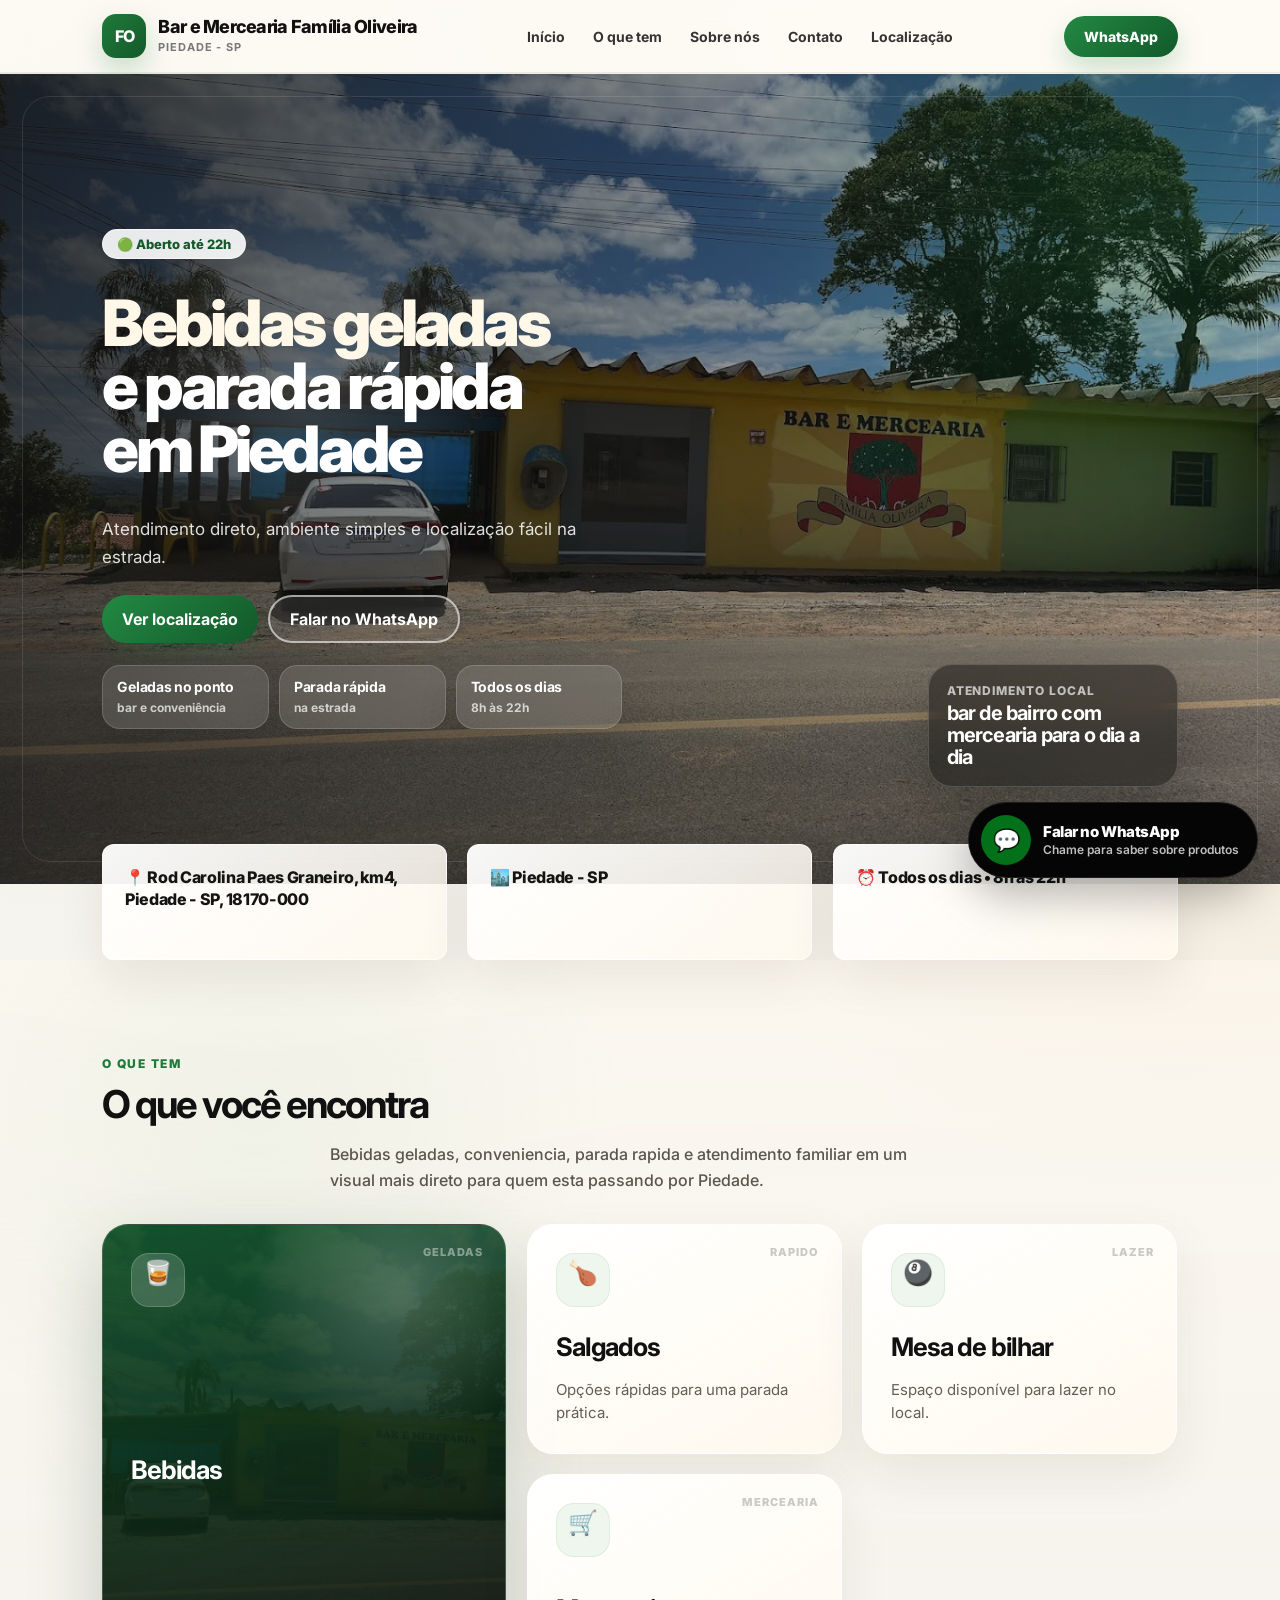
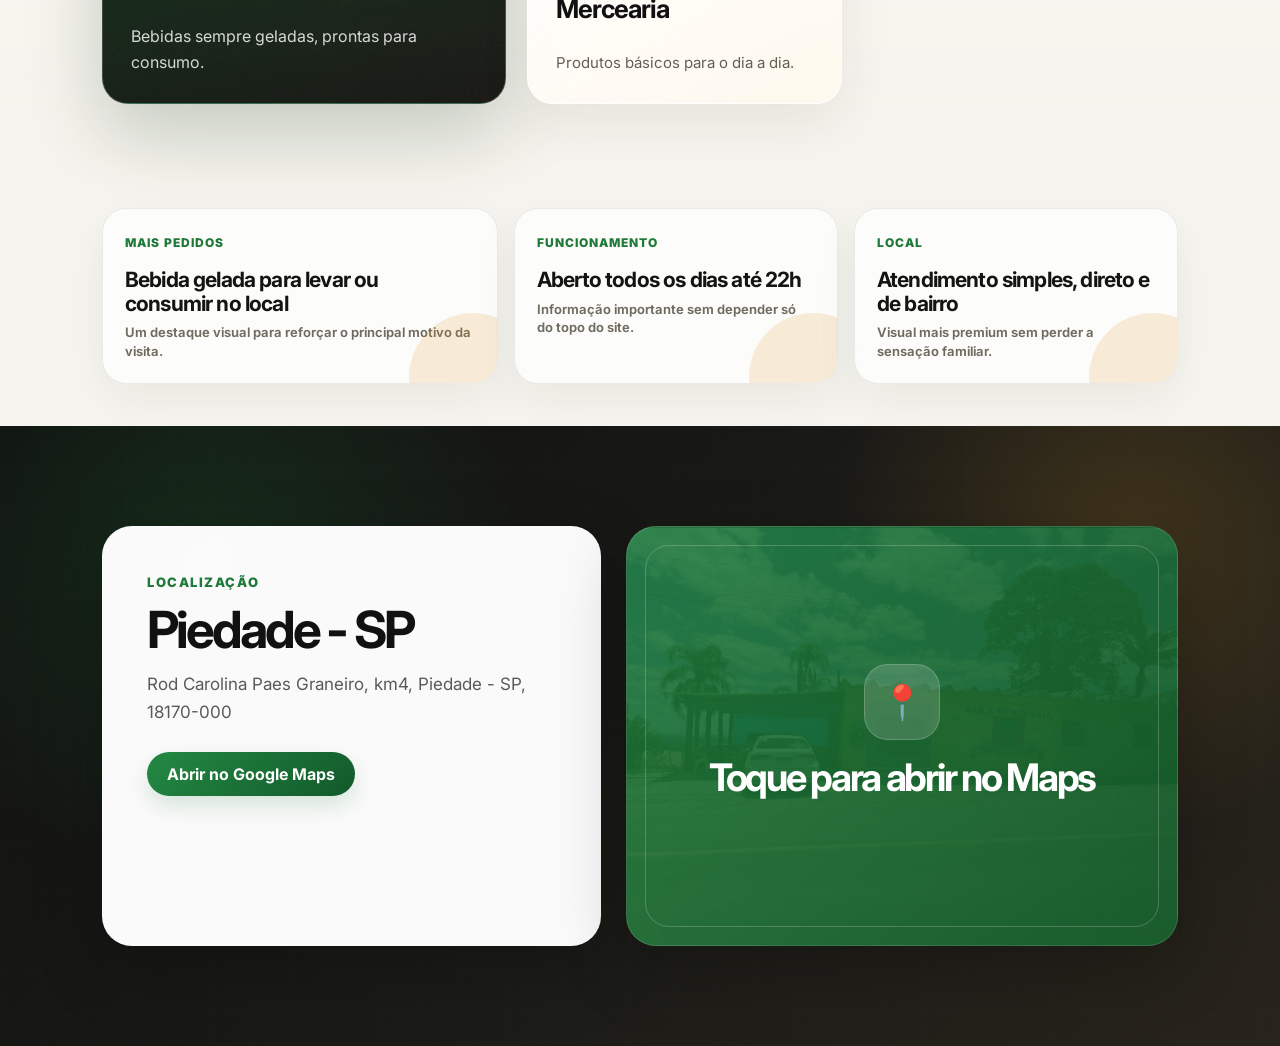
==== commit 1d0451b9: "Commit" ====
--- a/index.html
+++ b/index.html
@@ -3,21 +3,21 @@
 <head>
   <meta charset="UTF-8">
   <meta name="viewport" content="width=device-width, initial-scale=1.0">
-  <title>Família Oliveira | Bar e Mercearia em Piedade - SP</title>
-  <meta name="description" content="Bar e Mercearia Família Oliveira em Piedade - SP. Bebidas geladas, salgados, mercearia e parada rápida na Rod. Carolina Paes Graneiro, km 4.">
+  <title>Bar e Mercearia Família Oliveira | Piedade - SP</title>
+  <meta name="description" content="Bar e Mercearia Família Oliveira em Piedade - SP. Bebidas geladas, salgados, mercearia e parada rápida na Rod Carolina Paes Graneiro, km4, Piedade - SP, 18170-000.">
 
   <link href="https://fonts.googleapis.com/css2?family=Inter:wght@300;400;600;700;800&display=swap" rel="stylesheet">
   <link rel="stylesheet" href="style.css">
 </head>
-<body>
+<body class="home-page">
 
 <!-- HEADER -->
 <header class="header" id="site-header">
   <div class="logo">
     <div class="logo-icon">FO</div>
     <div>
-      <strong>Família Oliveira</strong>
-      <span>Bar e Mercearia</span>
+      <strong>Bar e Mercearia Família Oliveira</strong>
+      <span>Piedade - SP</span>
     </div>
   </div>
 
@@ -76,22 +76,45 @@
          Falar no WhatsApp
       </a>
     </div>
+
+    <div class="hero-metrics" aria-label="Destaques da casa">
+      <div class="hero-metric">
+        <strong>Geladas no ponto</strong>
+        <span>bar e conveni&ecirc;ncia</span>
+      </div>
+      <div class="hero-metric">
+        <strong>Parada r&aacute;pida</strong>
+        <span>na estrada</span>
+      </div>
+      <div class="hero-metric">
+        <strong>Todos os dias</strong>
+        <span>8h &agrave;s 22h</span>
+      </div>
+    </div>
+  </div>
+
+  <div class="ambient-chip" aria-hidden="true">
+    <span>Atendimento local</span>
+    <strong>bar de bairro com mercearia para o dia a dia</strong>
   </div>
 </section>
 
 <!-- INFO -->
 <section class="info reveal">
-  <div class="card reveal">📍 Rod. Carolina Paes Graneiro, km 4</div>
+  <div class="card reveal">📍 Rod Carolina Paes Graneiro, km4, Piedade - SP, 18170-000</div>
   <div class="card reveal">🏙️ Piedade - SP</div>
   <div class="card reveal">⏰ Todos os dias • 8h às 22h</div>
 </section>
 
 <!-- SERVIÇOS -->
 <section id="servicos" class="servicos reveal">
+  <span class="section-kicker reveal">O que tem</span>
   <h2 class="reveal">O que você encontra</h2>
 
+  <p class="servicos-intro reveal">Bebidas geladas, conveniencia, parada rapida e atendimento familiar em um visual mais direto para quem esta passando por Piedade.</p>
+
   <div class="grid">
-    <div class="item reveal"><span class="item-icon">🥤</span><h3>Bebidas</h3><p>Bebidas sempre geladas, prontas para consumo.</p></div>
+    <div class="item item-featured reveal"><span class="item-icon">🥤</span><h3>Bebidas</h3><p>Bebidas sempre geladas, prontas para consumo.</p></div>
     <div class="item reveal"><span class="item-icon">🍗</span><h3>Salgados</h3><p>Opções rápidas para uma parada prática.</p></div>
     <div class="item reveal"><span class="item-icon">🎱</span><h3>Mesa de bilhar</h3><p>Espaço disponível para lazer no local.</p></div>
     <div class="item reveal"><span class="item-icon">🛒</span><h3>Mercearia</h3><p>Produtos básicos para o dia a dia.</p></div>
@@ -101,6 +124,24 @@
 
 
 <!-- LOCALIZAÇÃO -->
+<div class="market-strip" aria-label="Destaques da mercearia">
+  <div class="market-card reveal">
+    <span>Mais pedidos</span>
+    <strong>Bebida gelada para levar ou consumir no local</strong>
+    <small>Um destaque visual para refor&ccedil;ar o principal motivo da visita.</small>
+  </div>
+  <div class="market-card reveal">
+    <span>Funcionamento</span>
+    <strong>Aberto todos os dias at&eacute; 22h</strong>
+    <small>Informa&ccedil;&atilde;o importante sem depender s&oacute; do topo do site.</small>
+  </div>
+  <div class="market-card reveal">
+    <span>Local</span>
+    <strong>Atendimento simples, direto e de bairro</strong>
+    <small>Visual mais premium sem perder a sensa&ccedil;&atilde;o familiar.</small>
+  </div>
+</div>
+
 <section id="localizacao" class="localizacao reveal">
   <div class="localizacao-container">
 
@@ -109,9 +150,9 @@
 
       <h2>Piedade - SP</h2>
 
-      <p>Rod. Carolina Paes Graneiro, km 4</p>
-
-      <a href="https://maps.app.goo.gl/wAfbWwbbdsgBBpvK9"
+      <p>Rod Carolina Paes Graneiro, km4, Piedade - SP, 18170-000</p>
+
+      <a href="https://www.google.com/maps/search/?api=1&query=Bar%20e%20Mercearia%20Fam%C3%ADlia%20Oliveira%2C%20Rod%20Carolina%20Paes%20Graneiro%2C%20km4%2C%20Piedade%20-%20SP%2C%2018170-000"
          target="_blank"
          class="btn-primary">
          Abrir no Google Maps
@@ -140,6 +181,32 @@
 </a>
 
 <script src="script.js"></script>
+<script>
+  (function () {
+    const hero = document.querySelector('.hero');
+    const reduceMotion = window.matchMedia('(prefers-reduced-motion: reduce)').matches;
+    const isMobile = window.matchMedia('(max-width: 768px)').matches;
+
+    if (!hero || reduceMotion || isMobile) return;
+
+    let ticking = false;
+
+    function updateHeroMotion() {
+      const progress = Math.min(window.scrollY / Math.max(hero.offsetHeight, 1), 1);
+      hero.style.setProperty('--hero-shift', `${progress * 34}px`);
+      hero.style.setProperty('--hero-lift', `${progress * 18}px`);
+      ticking = false;
+    }
+
+    window.addEventListener('scroll', () => {
+      if (ticking) return;
+      ticking = true;
+      window.requestAnimationFrame(updateHeroMotion);
+    }, { passive: true });
+
+    updateHeroMotion();
+  })();
+</script>
 
 </body>
 </html>
--- a/style.css
+++ b/style.css
@@ -999,6 +999,964 @@
 }
 
 /* BOTÃO WHATSAPP FLUTUANTE */
+/* LOCALIZACAO PAGE */
+/* CONTACT PAGE */
+.contact-page {
+  --contact-green: #1f7a3a;
+  --contact-green-dark: #14592b;
+  --contact-ink: #151512;
+  --contact-muted: #65655f;
+  --contact-cream: #f7f4ec;
+  --contact-line: rgba(21, 21, 18, 0.09);
+  background: #f7f4ec;
+  color: var(--contact-ink);
+}
+
+.contact-main {
+  overflow: hidden;
+}
+
+.contact-hero {
+  position: relative;
+  padding: 78px 8% 34px;
+  background:
+    linear-gradient(135deg, rgba(20, 89, 43, 0.92), rgba(18, 18, 16, 0.72)),
+    url("bar-mercearia-banner.webp") center/cover no-repeat;
+  color: #fff;
+  isolation: isolate;
+}
+
+.contact-hero::after {
+  content: "";
+  position: absolute;
+  inset: auto 8% 0;
+  height: 1px;
+  background: rgba(255, 255, 255, 0.22);
+}
+
+.contact-hero__content,
+.contact-actions,
+.contact-feature,
+.contact-faq {
+  width: min(1180px, 100%);
+  margin: 0 auto;
+}
+
+.contact-hero__content {
+  display: grid;
+  gap: 18px;
+  min-height: 330px;
+  align-content: center;
+}
+
+.contact-kicker {
+  display: inline-flex;
+  width: fit-content;
+  color: #8ee1a3;
+  font-size: 12px;
+  font-weight: 850;
+  letter-spacing: 0.12em;
+  text-transform: uppercase;
+}
+
+.contact-hero h1 {
+  font-size: clamp(54px, 8vw, 104px);
+  line-height: 0.92;
+  letter-spacing: 0;
+}
+
+.contact-hero p {
+  max-width: 620px;
+  color: rgba(255, 255, 255, 0.84);
+  font-size: 18px;
+  line-height: 1.62;
+}
+
+.contact-chips,
+.contact-suggestions {
+  display: flex;
+  flex-wrap: wrap;
+  gap: 10px;
+}
+
+.contact-chips span {
+  display: inline-flex;
+  align-items: center;
+  min-height: 36px;
+  padding: 0 14px;
+  border-radius: 999px;
+  background: rgba(255, 255, 255, 0.13);
+  border: 1px solid rgba(255, 255, 255, 0.18);
+  color: #fff;
+  font-size: 13px;
+  font-weight: 800;
+}
+
+.contact-actions {
+  padding: 34px 0 28px;
+}
+
+.contact-card-grid {
+  display: grid;
+  grid-template-columns: repeat(4, minmax(0, 1fr));
+  gap: 14px;
+}
+
+.contact-card,
+.contact-feature,
+.contact-faq-item {
+  border: 1px solid var(--contact-line);
+  background: rgba(255, 255, 255, 0.86);
+  box-shadow: 0 18px 46px rgba(35, 30, 20, 0.07);
+}
+
+.contact-card {
+  position: relative;
+  min-height: 240px;
+  padding: 22px;
+  border-radius: 22px;
+  display: flex;
+  flex-direction: column;
+  transition: transform 0.24s ease, box-shadow 0.24s ease, border-color 0.24s ease;
+}
+
+.contact-card__icon {
+  width: 44px;
+  height: 44px;
+  display: grid;
+  place-items: center;
+  margin-bottom: 18px;
+  border-radius: 15px;
+  color: var(--contact-green-dark);
+  background: #edf7ed;
+  font-size: 20px;
+  font-weight: 900;
+}
+
+.contact-card strong {
+  display: block;
+  margin-bottom: 10px;
+  font-size: 20px;
+  line-height: 1.1;
+  letter-spacing: 0;
+}
+
+.contact-card p,
+.contact-feature p,
+.contact-faq-panel p {
+  color: var(--contact-muted);
+  line-height: 1.58;
+  font-size: 14px;
+}
+
+.contact-card p {
+  margin-bottom: 18px;
+}
+
+.contact-card--muted {
+  background: rgba(255, 255, 255, 0.56);
+}
+
+.contact-link,
+.contact-primary-btn,
+.contact-suggestions button {
+  appearance: none;
+  display: inline-flex;
+  align-items: center;
+  justify-content: center;
+  min-height: 44px;
+  border-radius: 999px;
+  border: 1px solid transparent;
+  font: inherit;
+  font-size: 14px;
+  font-weight: 850;
+  text-decoration: none;
+  cursor: pointer;
+  transition: transform 0.22s ease, box-shadow 0.22s ease, background 0.22s ease, border-color 0.22s ease;
+}
+
+.contact-link {
+  width: fit-content;
+  margin-top: auto;
+  padding: 0 16px;
+  color: var(--contact-green-dark);
+  background: #eef8ee;
+}
+
+.contact-link--button {
+  color: #fff;
+  background: var(--contact-green);
+}
+
+.contact-feedback {
+  display: block;
+  min-height: 20px;
+  margin-top: 10px;
+  color: var(--contact-green-dark);
+  font-size: 13px;
+  font-weight: 800;
+  opacity: 0;
+  transform: translateY(4px);
+  transition: opacity 0.2s ease, transform 0.2s ease;
+}
+
+.contact-feedback.is-visible {
+  opacity: 1;
+  transform: translateY(0);
+}
+
+.contact-feature {
+  margin-top: 24px;
+  padding: 30px;
+  border-radius: 28px;
+  display: grid;
+  grid-template-columns: 0.86fr 1.14fr;
+  gap: 26px;
+  align-items: center;
+}
+
+.contact-feature h2,
+.contact-faq h2 {
+  margin: 10px 0 12px;
+  font-size: clamp(32px, 4vw, 56px);
+  line-height: 1;
+  letter-spacing: 0;
+}
+
+.contact-whatsapp-box {
+  display: grid;
+  gap: 14px;
+}
+
+.contact-primary-btn {
+  min-height: 54px;
+  padding: 0 22px;
+  color: #fff;
+  background: linear-gradient(135deg, var(--contact-green), var(--contact-green-dark));
+  box-shadow: 0 16px 34px rgba(31, 122, 58, 0.22);
+}
+
+.contact-suggestions button {
+  min-height: 42px;
+  padding: 0 14px;
+  color: var(--contact-ink);
+  background: #fff;
+  border-color: var(--contact-line);
+}
+
+.contact-faq {
+  padding: 72px 0 104px;
+}
+
+.contact-faq .contact-kicker {
+  color: var(--contact-green);
+}
+
+.contact-faq-list {
+  display: grid;
+  gap: 12px;
+}
+
+.contact-faq-item {
+  overflow: hidden;
+  border-radius: 18px;
+  transition: transform 0.24s ease, box-shadow 0.24s ease, border-color 0.24s ease;
+}
+
+.contact-faq-item button {
+  appearance: none;
+  width: 100%;
+  min-height: 62px;
+  padding: 0 18px;
+  border: 0;
+  background: transparent;
+  color: var(--contact-ink);
+  display: flex;
+  align-items: center;
+  justify-content: space-between;
+  gap: 16px;
+  text-align: left;
+  font: inherit;
+  font-weight: 850;
+  cursor: pointer;
+}
+
+.contact-faq-item button span:first-child {
+  line-height: 1.25;
+}
+
+.contact-faq-item button span:last-child {
+  width: 32px;
+  height: 32px;
+  min-width: 32px;
+  display: grid;
+  place-items: center;
+  border-radius: 50%;
+  color: var(--contact-green-dark);
+  background: #eef8ee;
+  font-size: 20px;
+}
+
+.contact-faq-panel {
+  max-height: 0;
+  opacity: 0;
+  overflow: hidden;
+  transition: max-height 0.26s ease, opacity 0.22s ease;
+}
+
+.contact-faq-panel p {
+  padding: 0 18px 18px;
+}
+
+.contact-faq-item.is-open .contact-faq-panel {
+  max-height: 140px;
+  opacity: 1;
+}
+
+.contact-card:hover,
+.contact-feature:hover,
+.contact-faq-item:hover {
+  transform: translateY(-5px);
+  border-color: rgba(31, 122, 58, 0.22);
+  box-shadow: 0 28px 70px rgba(35, 30, 20, 0.13);
+}
+
+.contact-link:hover,
+.contact-primary-btn:hover,
+.contact-suggestions button:hover {
+  transform: translateY(-2px);
+}
+
+.contact-link:active,
+.contact-primary-btn:active,
+.contact-suggestions button:active,
+.contact-faq-item button:active {
+  transform: scale(0.98);
+}
+
+@media(max-width: 980px) {
+  .contact-card-grid {
+    grid-template-columns: repeat(2, minmax(0, 1fr));
+  }
+
+  .contact-feature {
+    grid-template-columns: 1fr;
+  }
+}
+
+@media(max-width: 768px) {
+  .contact-page {
+    padding-bottom: 76px;
+  }
+
+  .contact-hero {
+    padding: 56px 20px 28px;
+  }
+
+  .contact-hero__content {
+    min-height: 310px;
+  }
+
+  .contact-hero h1,
+  .contact-feature h2,
+  .contact-faq h2 {
+    letter-spacing: 0;
+  }
+
+  .contact-hero p {
+    font-size: 16px;
+    line-height: 1.55;
+  }
+
+  .contact-actions {
+    padding: 22px 20px 20px;
+  }
+
+  .contact-card-grid {
+    grid-template-columns: 1fr;
+  }
+
+  .contact-card {
+    min-height: 0;
+    padding: 20px;
+  }
+
+  .contact-link,
+  .contact-primary-btn,
+  .contact-suggestions button {
+    width: 100%;
+    min-height: 50px;
+  }
+
+  .contact-feature {
+    width: calc(100% - 40px);
+    padding: 22px;
+    border-radius: 24px;
+  }
+
+  .contact-suggestions {
+    display: grid;
+    grid-template-columns: 1fr;
+  }
+
+  .contact-faq {
+    width: calc(100% - 40px);
+    padding: 56px 0 88px;
+  }
+}
+
+@media(max-width: 430px) {
+  .contact-hero {
+    padding-top: 46px;
+  }
+
+  .contact-hero__content {
+    min-height: 280px;
+  }
+
+  .contact-chips {
+    display: grid;
+    grid-template-columns: 1fr;
+  }
+
+  .contact-chips span {
+    justify-content: center;
+  }
+}
+
+.location-page {
+  --loc-green: #1f7a3a;
+  --loc-green-dark: #14592b;
+  --loc-ink: #151512;
+  --loc-muted: #63645f;
+  --loc-cream: #f7f4ec;
+  --loc-amber: #d99825;
+  --loc-line: rgba(21, 21, 18, 0.09);
+  background: #f7f4ec;
+  color: var(--loc-ink);
+}
+
+.location-main {
+  overflow: hidden;
+}
+
+.location-hero {
+  width: min(1180px, calc(100% - 16%));
+  margin: 0 auto;
+  padding: 76px 0 82px;
+  display: grid;
+  grid-template-columns: 0.9fr 1.1fr;
+  gap: 28px;
+  align-items: center;
+}
+
+.location-hero__content {
+  display: grid;
+  gap: 20px;
+}
+
+.location-kicker {
+  display: inline-flex;
+  width: fit-content;
+  color: var(--loc-green);
+  font-size: 12px;
+  font-weight: 850;
+  letter-spacing: 0.12em;
+  text-transform: uppercase;
+}
+
+.location-hero h1 {
+  max-width: 620px;
+  font-size: clamp(46px, 7vw, 92px);
+  line-height: 0.92;
+  letter-spacing: -0.06em;
+}
+
+.location-hero p {
+  max-width: 560px;
+  color: var(--loc-muted);
+  font-size: 17px;
+  line-height: 1.68;
+}
+
+.location-chips {
+  display: flex;
+  flex-wrap: wrap;
+  gap: 9px;
+}
+
+.location-chips span {
+  display: inline-flex;
+  align-items: center;
+  min-height: 34px;
+  padding: 0 13px;
+  border-radius: 999px;
+  color: #183f25;
+  background: rgba(31, 122, 58, 0.10);
+  border: 1px solid rgba(31, 122, 58, 0.14);
+  font-size: 13px;
+  font-weight: 800;
+}
+
+.location-quick-cards {
+  display: grid;
+  grid-template-columns: repeat(2, minmax(0, 1fr));
+  gap: 12px;
+  max-width: 560px;
+}
+
+.location-quick-cards article,
+.location-map-card,
+.location-route-card,
+.location-place-card,
+.location-benefits div {
+  transition: transform 0.24s ease, box-shadow 0.24s ease, border-color 0.24s ease;
+}
+
+.location-quick-cards article {
+  min-height: 112px;
+  padding: 18px;
+  border-radius: 20px;
+  background: rgba(255, 255, 255, 0.78);
+  border: 1px solid rgba(255, 255, 255, 0.82);
+  box-shadow: 0 16px 42px rgba(35, 30, 20, 0.07);
+}
+
+.location-quick-cards span,
+.location-map-head span,
+.location-route-card small,
+.location-benefits span {
+  display: block;
+  color: #76766e;
+  font-size: 12px;
+  font-weight: 850;
+  letter-spacing: 0.08em;
+  text-transform: uppercase;
+}
+
+.location-quick-cards strong {
+  display: block;
+  margin-top: 12px;
+  font-size: 17px;
+  line-height: 1.25;
+  letter-spacing: -0.03em;
+}
+
+.location-map-card {
+  position: relative;
+  padding: 18px;
+  border-radius: 30px;
+  background: #fff;
+  border: 1px solid rgba(255, 255, 255, 0.86);
+  box-shadow: 0 30px 80px rgba(35, 30, 20, 0.14);
+}
+
+.location-map-head {
+  display: flex;
+  align-items: center;
+  justify-content: space-between;
+  gap: 16px;
+  margin-bottom: 14px;
+}
+
+.location-map-head strong {
+  display: block;
+  margin-top: 5px;
+  font-size: 20px;
+  letter-spacing: -0.04em;
+}
+
+.location-pin {
+  width: 48px;
+  height: 48px;
+  display: grid;
+  place-items: center;
+  border-radius: 16px;
+  background: #f1f7f0;
+  font-size: 22px;
+}
+
+.location-map-frame {
+  position: relative;
+  overflow: hidden;
+  min-height: 430px;
+  border-radius: 24px;
+  background: #e8e2d3;
+  border: 1px solid var(--loc-line);
+}
+
+.location-map-frame iframe {
+  display: block;
+  width: 100%;
+  height: 100%;
+  min-height: 430px;
+  border: 0;
+}
+
+.location-map-marker {
+  position: absolute;
+  left: 50%;
+  top: 50%;
+  width: 18px;
+  height: 18px;
+  border-radius: 50% 50% 50% 0;
+  background: var(--loc-green);
+  border: 3px solid #fff;
+  box-shadow: 0 14px 32px rgba(0, 0, 0, 0.25);
+  transform: translate(-50%, -88%) rotate(-45deg);
+  pointer-events: none;
+}
+
+.location-map-marker::after {
+  content: "";
+  position: absolute;
+  inset: 3px;
+  border-radius: 50%;
+  background: #fff;
+}
+
+.location-btn {
+  appearance: none;
+  display: inline-flex;
+  align-items: center;
+  justify-content: center;
+  min-height: 46px;
+  padding: 12px 18px;
+  border-radius: 999px;
+  border: 1px solid transparent;
+  font: inherit;
+  font-size: 14px;
+  font-weight: 850;
+  text-decoration: none;
+  cursor: pointer;
+  transition: transform 0.22s ease, box-shadow 0.22s ease, background 0.22s ease, border-color 0.22s ease;
+}
+
+.location-btn--primary {
+  width: 100%;
+  margin-top: 14px;
+  color: #fff;
+  background: linear-gradient(135deg, var(--loc-green), var(--loc-green-dark));
+  box-shadow: 0 16px 34px rgba(31, 122, 58, 0.22);
+}
+
+.location-btn--light {
+  color: var(--loc-ink);
+  background: #fff;
+  border-color: rgba(255, 255, 255, 0.22);
+}
+
+.location-btn--outline {
+  color: #fff;
+  background: rgba(255, 255, 255, 0.10);
+  border-color: rgba(255, 255, 255, 0.22);
+}
+
+.location-directions {
+  position: relative;
+  padding: 84px 8% 96px;
+  color: #fff;
+  background:
+    radial-gradient(circle at 18% 18%, rgba(31, 122, 58, 0.28), transparent 26%),
+    linear-gradient(135deg, #10120f 0%, #172418 62%, #111611 100%);
+}
+
+.location-directions__grid {
+  width: min(1180px, 100%);
+  margin: 0 auto;
+  display: grid;
+  grid-template-columns: 1.08fr 0.92fr;
+  gap: 24px;
+  align-items: stretch;
+}
+
+.location-routes h2 {
+  max-width: 620px;
+  margin: 12px 0 24px;
+  font-size: clamp(32px, 4.4vw, 58px);
+  line-height: 1;
+  letter-spacing: -0.055em;
+}
+
+.location-directions .location-kicker {
+  color: #8ee1a3;
+}
+
+.location-route-grid {
+  display: grid;
+  grid-template-columns: repeat(3, minmax(0, 1fr));
+  gap: 14px;
+}
+
+.location-route-card {
+  min-height: 176px;
+  padding: 20px;
+  border-radius: 22px;
+  color: #fff;
+  text-decoration: none;
+  background: rgba(255, 255, 255, 0.08);
+  border: 1px solid rgba(255, 255, 255, 0.12);
+  box-shadow: 0 18px 46px rgba(0, 0, 0, 0.18);
+}
+
+.location-route-card span {
+  width: 42px;
+  height: 42px;
+  display: grid;
+  place-items: center;
+  margin-bottom: 24px;
+  border-radius: 14px;
+  color: #112114;
+  background: #fff;
+  font-weight: 900;
+}
+
+.location-route-card strong {
+  display: block;
+  margin-bottom: 8px;
+  font-size: 20px;
+  line-height: 1.1;
+  letter-spacing: -0.04em;
+}
+
+.location-route-card small {
+  color: rgba(255, 255, 255, 0.68);
+  letter-spacing: 0;
+  text-transform: none;
+}
+
+.location-action-row {
+  display: flex;
+  flex-wrap: wrap;
+  align-items: center;
+  gap: 10px;
+  margin-top: 18px;
+}
+
+.location-copy-feedback {
+  min-height: 20px;
+  color: #8ee1a3;
+  font-size: 13px;
+  font-weight: 800;
+  opacity: 0;
+  transform: translateY(4px);
+  transition: opacity 0.2s ease, transform 0.2s ease;
+}
+
+.location-copy-feedback.is-visible {
+  opacity: 1;
+  transform: translateY(0);
+}
+
+.location-place-card {
+  overflow: hidden;
+  border-radius: 28px;
+  background: #fff;
+  color: var(--loc-ink);
+  border: 1px solid rgba(255, 255, 255, 0.18);
+  box-shadow: 0 24px 70px rgba(0, 0, 0, 0.24);
+}
+
+.location-place-card img {
+  display: block;
+  width: 100%;
+  height: 280px;
+  object-fit: cover;
+}
+
+.location-place-card__body {
+  padding: 24px;
+}
+
+.location-open-status {
+  display: inline-flex;
+  align-items: center;
+  gap: 8px;
+  min-height: 32px;
+  padding: 0 12px;
+  border-radius: 999px;
+  color: var(--loc-green-dark);
+  background: #eef8ee;
+  font-size: 13px;
+  font-weight: 850;
+}
+
+.location-open-status::before {
+  content: "";
+  width: 8px;
+  height: 8px;
+  border-radius: 50%;
+  background: var(--loc-green);
+}
+
+.location-place-card h3 {
+  margin: 16px 0 10px;
+  font-size: 28px;
+  line-height: 1.04;
+  letter-spacing: -0.05em;
+}
+
+.location-place-card p {
+  color: var(--loc-muted);
+  line-height: 1.6;
+}
+
+.location-benefits {
+  width: min(1180px, 100%);
+  margin: 26px auto 0;
+  display: grid;
+  grid-template-columns: repeat(4, minmax(0, 1fr));
+  gap: 12px;
+}
+
+.location-benefits div {
+  min-height: 96px;
+  padding: 18px;
+  border-radius: 20px;
+  background: rgba(255, 255, 255, 0.075);
+  border: 1px solid rgba(255, 255, 255, 0.10);
+}
+
+.location-benefits span {
+  color: rgba(255, 255, 255, 0.44);
+}
+
+.location-benefits strong {
+  display: block;
+  margin-top: 12px;
+  font-size: 16px;
+  line-height: 1.2;
+  letter-spacing: -0.03em;
+}
+
+.location-quick-cards article:hover,
+.location-map-card:hover,
+.location-route-card:hover,
+.location-place-card:hover,
+.location-benefits div:hover {
+  transform: translateY(-5px);
+  border-color: rgba(31, 122, 58, 0.20);
+  box-shadow: 0 28px 70px rgba(35, 30, 20, 0.14);
+}
+
+.location-route-card:hover,
+.location-benefits div:hover {
+  border-color: rgba(142, 225, 163, 0.28);
+  box-shadow: 0 28px 70px rgba(0, 0, 0, 0.26);
+}
+
+.location-btn:hover {
+  transform: translateY(-2px);
+}
+
+.location-btn:active,
+.location-route-card:active {
+  transform: scale(0.98);
+}
+
+@media(max-width: 980px) {
+  .location-hero,
+  .location-directions__grid {
+    grid-template-columns: 1fr;
+  }
+
+  .location-map-card {
+    order: 2;
+  }
+
+  .location-route-grid,
+  .location-benefits {
+    grid-template-columns: repeat(2, minmax(0, 1fr));
+  }
+}
+
+@media(max-width: 768px) {
+  .location-page {
+    padding-bottom: 74px;
+  }
+
+  .location-hero {
+    width: calc(100% - 40px);
+    padding: 50px 0 60px;
+    gap: 22px;
+  }
+
+  .location-hero h1,
+  .location-routes h2,
+  .location-place-card h3 {
+    letter-spacing: 0;
+  }
+
+  .location-hero p {
+    font-size: 15px;
+    line-height: 1.6;
+  }
+
+  .location-quick-cards,
+  .location-route-grid,
+  .location-benefits {
+    grid-template-columns: 1fr;
+  }
+
+  .location-map-card {
+    padding: 12px;
+    border-radius: 24px;
+  }
+
+  .location-map-head {
+    padding: 4px 2px 0;
+  }
+
+  .location-map-frame,
+  .location-map-frame iframe {
+    min-height: 330px;
+  }
+
+  .location-directions {
+    padding: 62px 20px 82px;
+  }
+
+  .location-route-card {
+    min-height: 138px;
+  }
+
+  .location-action-row {
+    align-items: stretch;
+  }
+
+  .location-action-row .location-btn {
+    width: 100%;
+  }
+
+  .location-copy-feedback {
+    width: 100%;
+    text-align: center;
+  }
+
+  .location-place-card img {
+    height: 230px;
+  }
+}
+
+@media(max-width: 420px) {
+  .location-hero {
+    width: calc(100% - 28px);
+  }
+
+  .location-quick-cards article,
+  .location-route-card,
+  .location-place-card__body,
+  .location-benefits div {
+    padding: 16px;
+  }
+
+  .location-map-frame,
+  .location-map-frame iframe {
+    min-height: 300px;
+  }
+}
+
+/* BOTAO WHATSAPP FLUTUANTE */
 .whatsapp-float {
   position: fixed;
   right: 22px;
@@ -1179,3 +2137,559 @@
     animation: none;
   }
 }
+
+/* HOME VISUAL EXPERIMENT */
+.home-page {
+  --olive: #1f7a3a;
+  --olive-dark: #14592b;
+  --ink: #141412;
+  --amber: #d99825;
+  --line: rgba(20, 20, 18, 0.08);
+  background:
+    radial-gradient(circle at 10% 8%, rgba(31, 122, 58, 0.10), transparent 28%),
+    radial-gradient(circle at 92% 24%, rgba(217, 152, 37, 0.12), transparent 24%),
+    #f6f4ee;
+}
+
+.home-page .header {
+  background: rgba(255, 252, 246, 0.86);
+  border-bottom-color: rgba(20, 20, 18, 0.07);
+}
+
+.home-page .hero {
+  min-height: 88vh;
+  overflow: hidden;
+  isolation: isolate;
+  background-position: center calc(50% + var(--hero-shift, 0px));
+}
+
+.home-page .hero::before {
+  content: "";
+  position: absolute;
+  inset: 0;
+  z-index: 1;
+  background:
+    radial-gradient(circle at 24% 38%, rgba(255, 255, 255, 0.18), transparent 18%),
+    linear-gradient(115deg, rgba(20, 20, 18, 0.88) 0%, rgba(20, 20, 18, 0.50) 42%, rgba(20, 20, 18, 0.16) 100%);
+  pointer-events: none;
+}
+
+.home-page .hero::after {
+  content: "";
+  position: absolute;
+  inset: 22px;
+  z-index: 1;
+  border: 1px solid rgba(255, 255, 255, 0.14);
+  border-radius: 28px;
+  pointer-events: none;
+  opacity: 0.75;
+}
+
+.home-page .overlay {
+  background:
+    linear-gradient(to top, rgba(10, 10, 9, 0.42), transparent 42%),
+    radial-gradient(circle at 88% 18%, rgba(31, 122, 58, 0.28), transparent 30%);
+  z-index: 1;
+}
+
+.home-page .hero-content {
+  display: grid;
+  gap: 18px;
+  transform: translateY(calc(var(--hero-lift, 0px) * -1));
+  transition: transform 0.08s linear;
+}
+
+.home-page .status {
+  gap: 8px;
+  background: rgba(255, 255, 255, 0.90);
+  color: var(--olive-dark);
+  border: 1px solid rgba(255, 255, 255, 0.62);
+  backdrop-filter: blur(16px);
+  -webkit-backdrop-filter: blur(16px);
+}
+
+.home-page .hero-subtitle {
+  margin-bottom: 4px;
+}
+
+.home-page .hero-title span:nth-child(1) {
+  color: #fff8e8;
+  text-shadow: 0 18px 48px rgba(0, 0, 0, 0.34);
+}
+
+.home-page .buttons {
+  margin-top: 2px;
+}
+
+.home-page .btn-primary,
+.home-page .whatsapp {
+  background: linear-gradient(135deg, #238943, #12592a);
+}
+
+.home-page .btn-secondary {
+  background: rgba(255, 255, 255, 0.10);
+  backdrop-filter: blur(12px);
+  -webkit-backdrop-filter: blur(12px);
+  border-color: rgba(255, 255, 255, 0.58);
+}
+
+.home-page .hero-metrics {
+  display: grid;
+  grid-template-columns: repeat(3, minmax(0, 1fr));
+  gap: 10px;
+  max-width: 600px;
+  margin-top: 4px;
+}
+
+.home-page .hero-metric {
+  padding: 13px 14px;
+  border-radius: 18px;
+  color: #fff;
+  background: rgba(255, 255, 255, 0.12);
+  border: 1px solid rgba(255, 255, 255, 0.16);
+  backdrop-filter: blur(18px);
+  -webkit-backdrop-filter: blur(18px);
+  box-shadow: 0 18px 40px rgba(0, 0, 0, 0.14);
+}
+
+.home-page .hero-metric strong,
+.home-page .hero-metric span {
+  display: block;
+}
+
+.home-page .hero-metric strong {
+  font-size: 14px;
+  line-height: 1.2;
+  letter-spacing: -0.02em;
+}
+
+.home-page .hero-metric span {
+  margin-top: 4px;
+  color: rgba(255, 255, 255, 0.72);
+  font-size: 12px;
+  font-weight: 700;
+}
+
+.home-page .ambient-chip {
+  position: absolute;
+  right: 8%;
+  bottom: 12%;
+  z-index: 2;
+  display: grid;
+  gap: 4px;
+  width: min(250px, 26vw);
+  padding: 18px;
+  border-radius: 24px;
+  color: #fff;
+  background: rgba(18, 18, 16, 0.48);
+  border: 1px solid rgba(255, 255, 255, 0.16);
+  backdrop-filter: blur(18px);
+  -webkit-backdrop-filter: blur(18px);
+  box-shadow: 0 24px 64px rgba(0, 0, 0, 0.24);
+}
+
+.home-page .ambient-chip span {
+  color: rgba(255, 255, 255, 0.68);
+  font-size: 12px;
+  font-weight: 800;
+  text-transform: uppercase;
+  letter-spacing: 0.08em;
+}
+
+.home-page .ambient-chip strong {
+  font-size: 20px;
+  letter-spacing: -0.04em;
+  line-height: 1.1;
+}
+
+.home-page .info {
+  align-items: stretch;
+}
+
+.home-page .info .card {
+  position: relative;
+  flex: 1;
+  min-height: 116px;
+  padding: 22px;
+  overflow: hidden;
+  border: 1px solid rgba(255, 255, 255, 0.76);
+  background:
+    linear-gradient(145deg, rgba(255, 255, 255, 0.96), rgba(255, 249, 238, 0.86));
+  box-shadow: 0 18px 48px rgba(35, 30, 20, 0.08);
+  color: var(--ink);
+  font-size: 16px;
+  font-weight: 800;
+  line-height: 1.35;
+  letter-spacing: -0.02em;
+}
+
+.home-page .info .card::before {
+  content: "";
+  position: absolute;
+  inset: 0;
+  background: linear-gradient(120deg, rgba(31, 122, 58, 0.12), transparent 42%);
+  opacity: 0;
+  transition: opacity 0.24s ease;
+}
+
+.home-page .info .card:hover::before {
+  opacity: 1;
+}
+
+.home-page .item-icon {
+  box-shadow: inset 0 0 0 1px rgba(31, 122, 58, 0.08);
+}
+
+.home-page .servicos {
+  position: relative;
+  padding-top: 96px;
+  background:
+    linear-gradient(180deg, rgba(255, 250, 240, 0.52), rgba(246, 244, 238, 0)),
+    radial-gradient(circle at 20% 18%, rgba(31, 122, 58, 0.08), transparent 30%);
+}
+
+.home-page .section-kicker {
+  display: block;
+  max-width: 1180px;
+  margin: 0 auto 10px;
+  color: var(--olive);
+  font-size: 12px;
+  font-weight: 850;
+  letter-spacing: 0.12em;
+  text-transform: uppercase;
+}
+
+.home-page .servicos > h2 {
+  max-width: 1180px;
+  margin: 0 auto;
+}
+
+.home-page .servicos-intro {
+  display: block;
+  max-width: 620px;
+  margin: 14px auto 30px;
+  color: #5b564d;
+  font-size: 16px;
+  font-weight: 500;
+  line-height: 1.65;
+  letter-spacing: 0;
+}
+
+.home-page .grid {
+  max-width: 1180px;
+  margin: 0 auto;
+  grid-template-columns: 1.18fr 0.92fr 0.92fr;
+  grid-auto-rows: minmax(210px, auto);
+}
+
+.home-page .item {
+  position: relative;
+  display: flex;
+  flex-direction: column;
+  justify-content: space-between;
+  min-height: 230px;
+  padding: 28px;
+  overflow: hidden;
+  border-radius: 26px;
+  border: 1px solid rgba(255, 255, 255, 0.78);
+  background:
+    linear-gradient(150deg, rgba(255, 255, 255, 0.98), rgba(255, 249, 237, 0.88));
+  box-shadow: 0 20px 52px rgba(45, 35, 20, 0.075);
+}
+
+.home-page .item::before {
+  content: "";
+  position: absolute;
+  inset: 0;
+  background:
+    radial-gradient(circle at 82% 18%, rgba(31, 122, 58, 0.14), transparent 28%),
+    linear-gradient(120deg, transparent, rgba(217, 152, 37, 0.10));
+  opacity: 0;
+  transition: opacity 0.26s ease;
+}
+
+.home-page .item::after {
+  position: absolute;
+  right: 22px;
+  top: 20px;
+  color: rgba(20, 20, 18, 0.22);
+  font-size: 11px;
+  font-weight: 850;
+  letter-spacing: 0.10em;
+  text-transform: uppercase;
+}
+
+.home-page .item:hover {
+  transform: translateY(-7px);
+  box-shadow: 0 28px 68px rgba(35, 30, 20, 0.13);
+  border-color: rgba(31, 122, 58, 0.16);
+}
+
+.home-page .item:hover::before {
+  opacity: 1;
+}
+
+.home-page .item-featured {
+  grid-row: span 2;
+  min-height: 470px;
+  color: #fff;
+  background:
+    linear-gradient(160deg, rgba(16, 81, 37, 0.94), rgba(18, 18, 16, 0.86)),
+    url("bar-mercearia-banner.webp") center/cover;
+  border-color: rgba(255, 255, 255, 0.16);
+  box-shadow: 0 30px 76px rgba(18, 58, 31, 0.22);
+}
+
+.home-page .item-featured::before {
+  opacity: 1;
+  background:
+    linear-gradient(180deg, transparent, rgba(0, 0, 0, 0.28)),
+    radial-gradient(circle at 74% 14%, rgba(255, 255, 255, 0.22), transparent 30%);
+}
+
+.home-page .item-featured::after {
+  content: "geladas";
+  color: rgba(255, 255, 255, 0.42);
+}
+
+.home-page .grid .item:nth-child(2)::after { content: "rapido"; }
+.home-page .grid .item:nth-child(3)::after { content: "lazer"; }
+.home-page .grid .item:nth-child(4)::after { content: "mercearia"; }
+
+.home-page .item > * {
+  position: relative;
+  z-index: 1;
+}
+
+.home-page .item-icon {
+  width: 54px;
+  height: 54px;
+  margin-bottom: 18px;
+  border-radius: 18px;
+  background: #eef6ed;
+  font-size: 0;
+}
+
+.home-page .item-icon::before {
+  font-size: 24px;
+  line-height: 1;
+}
+
+.home-page .grid .item:nth-child(1) .item-icon::before { content: "\1F943"; }
+.home-page .grid .item:nth-child(2) .item-icon::before { content: "\1F357"; }
+.home-page .grid .item:nth-child(3) .item-icon::before { content: "\1F3B1"; }
+.home-page .grid .item:nth-child(4) .item-icon::before { content: "\1F6D2"; }
+
+.home-page .item-featured .item-icon {
+  background: rgba(255, 255, 255, 0.16);
+  box-shadow: inset 0 0 0 1px rgba(255, 255, 255, 0.18);
+}
+
+.home-page .item h3 {
+  font-size: clamp(20px, 2vw, 28px);
+  letter-spacing: -0.045em;
+  line-height: 1.05;
+}
+
+.home-page .item p {
+  max-width: 320px;
+  color: #645f55;
+  font-size: 15px;
+  line-height: 1.58;
+}
+
+.home-page .item-featured p {
+  color: rgba(255, 255, 255, 0.82);
+  font-size: 16px;
+}
+
+.home-page .market-strip {
+  max-width: 1180px;
+  width: calc(100% - 16%);
+  margin: 24px auto 42px;
+  display: grid;
+  grid-template-columns: 1.1fr 0.9fr 0.9fr;
+  gap: 16px;
+}
+
+.home-page .market-card {
+  position: relative;
+  overflow: hidden;
+  min-height: 138px;
+  padding: 22px;
+  border-radius: 24px;
+  border: 1px solid var(--line);
+  background: rgba(255, 255, 255, 0.70);
+  backdrop-filter: blur(18px);
+  -webkit-backdrop-filter: blur(18px);
+  box-shadow: 0 16px 44px rgba(35, 30, 20, 0.06);
+  transition: transform 0.24s ease, box-shadow 0.24s ease, border-color 0.24s ease;
+}
+
+.home-page .market-card:hover {
+  transform: translateY(-5px);
+  border-color: rgba(31, 122, 58, 0.18);
+  box-shadow: 0 24px 58px rgba(35, 30, 20, 0.11);
+}
+
+.home-page .market-card::after {
+  content: "";
+  position: absolute;
+  right: -40px;
+  bottom: -58px;
+  width: 128px;
+  height: 128px;
+  border-radius: 50%;
+  background: rgba(217, 152, 37, 0.16);
+}
+
+.home-page .market-card span {
+  display: inline-flex;
+  margin-bottom: 18px;
+  color: var(--olive);
+  font-size: 12px;
+  font-weight: 850;
+  letter-spacing: 0.08em;
+  text-transform: uppercase;
+}
+
+.home-page .market-card strong {
+  display: block;
+  max-width: 280px;
+  color: var(--ink);
+  font-size: 21px;
+  line-height: 1.12;
+  letter-spacing: -0.04em;
+}
+
+.home-page .market-card small {
+  display: block;
+  margin-top: 8px;
+  color: #706b60;
+  font-size: 13px;
+  line-height: 1.45;
+  font-weight: 650;
+}
+
+.home-page .localizacao {
+  background:
+    radial-gradient(circle at 16% 22%, rgba(31, 122, 58, 0.24), transparent 28%),
+    radial-gradient(circle at 88% 18%, rgba(217, 152, 37, 0.18), transparent 24%),
+    linear-gradient(135deg, #10100f 0%, #1b1b18 56%, #28241b 100%);
+}
+
+.home-page .localizacao-info,
+.home-page .localizacao-card {
+  border: 1px solid rgba(255, 255, 255, 0.12);
+}
+
+@media (max-width: 980px) {
+  .home-page .ambient-chip {
+    display: none;
+  }
+
+  .home-page .grid,
+  .home-page .market-strip {
+    grid-template-columns: 1fr 1fr;
+  }
+
+  .home-page .item-featured {
+    grid-column: 1 / -1;
+    grid-row: auto;
+    min-height: 330px;
+  }
+}
+
+@media(max-width: 768px) {
+  .home-page .hero {
+    min-height: min(790px, calc(100svh - 64px));
+    background-position: center;
+  }
+
+  .home-page .hero::after {
+    inset: 10px;
+    border-radius: 20px;
+  }
+
+  .home-page .hero-content {
+    gap: 14px;
+    transform: none;
+  }
+
+  .home-page .status {
+    font-size: 12px;
+  }
+
+  .home-page .hero-metrics {
+    grid-template-columns: 1fr;
+    gap: 8px;
+    width: 100%;
+  }
+
+  .home-page .hero-metric {
+    display: flex;
+    align-items: center;
+    justify-content: space-between;
+    min-height: 50px;
+    padding: 12px 14px;
+  }
+
+  .home-page .hero-metric span {
+    margin-top: 0;
+    text-align: right;
+  }
+
+  .home-page .info .card {
+    min-height: 0;
+    padding: 18px;
+  }
+
+  .home-page .servicos {
+    padding-top: 64px;
+  }
+
+  .home-page .grid,
+  .home-page .market-strip {
+    grid-template-columns: 1fr;
+  }
+
+  .home-page .servicos-intro {
+    font-size: 15px;
+  }
+
+  .home-page .item {
+    min-height: 250px;
+    padding: 24px;
+    border-radius: 22px;
+  }
+
+  .home-page .item-featured {
+    min-height: 320px;
+  }
+
+  .home-page .item-icon {
+    width: 48px;
+    height: 48px;
+    border-radius: 16px;
+  }
+
+  .home-page .market-card {
+    min-height: 126px;
+    padding: 20px;
+    border-radius: 20px;
+  }
+
+  .home-page .market-strip {
+    width: calc(100% - 40px);
+    margin-top: -34px;
+    margin-bottom: 34px;
+  }
+}
+
+@media (prefers-reduced-motion: reduce) {
+  .home-page .hero,
+  .home-page .hero-content {
+    background-position: center;
+    transform: none !important;
+  }
+}
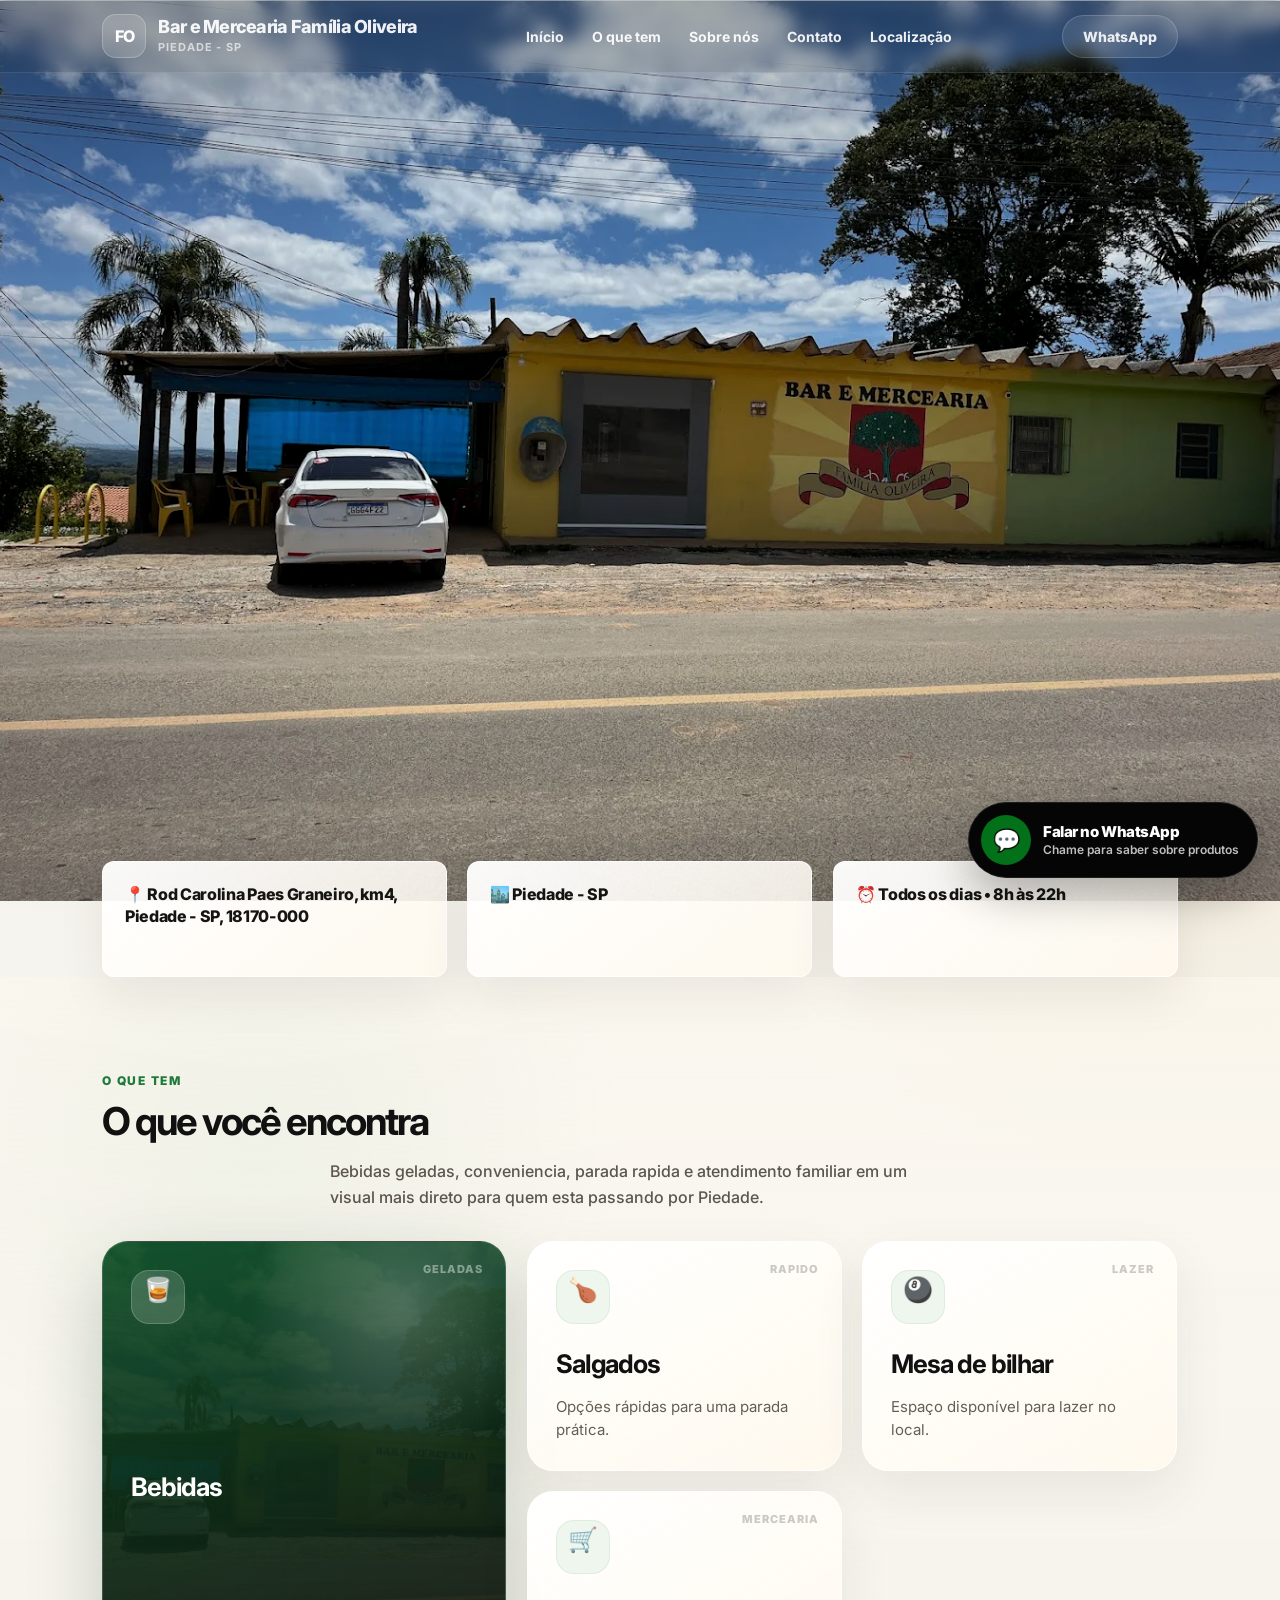
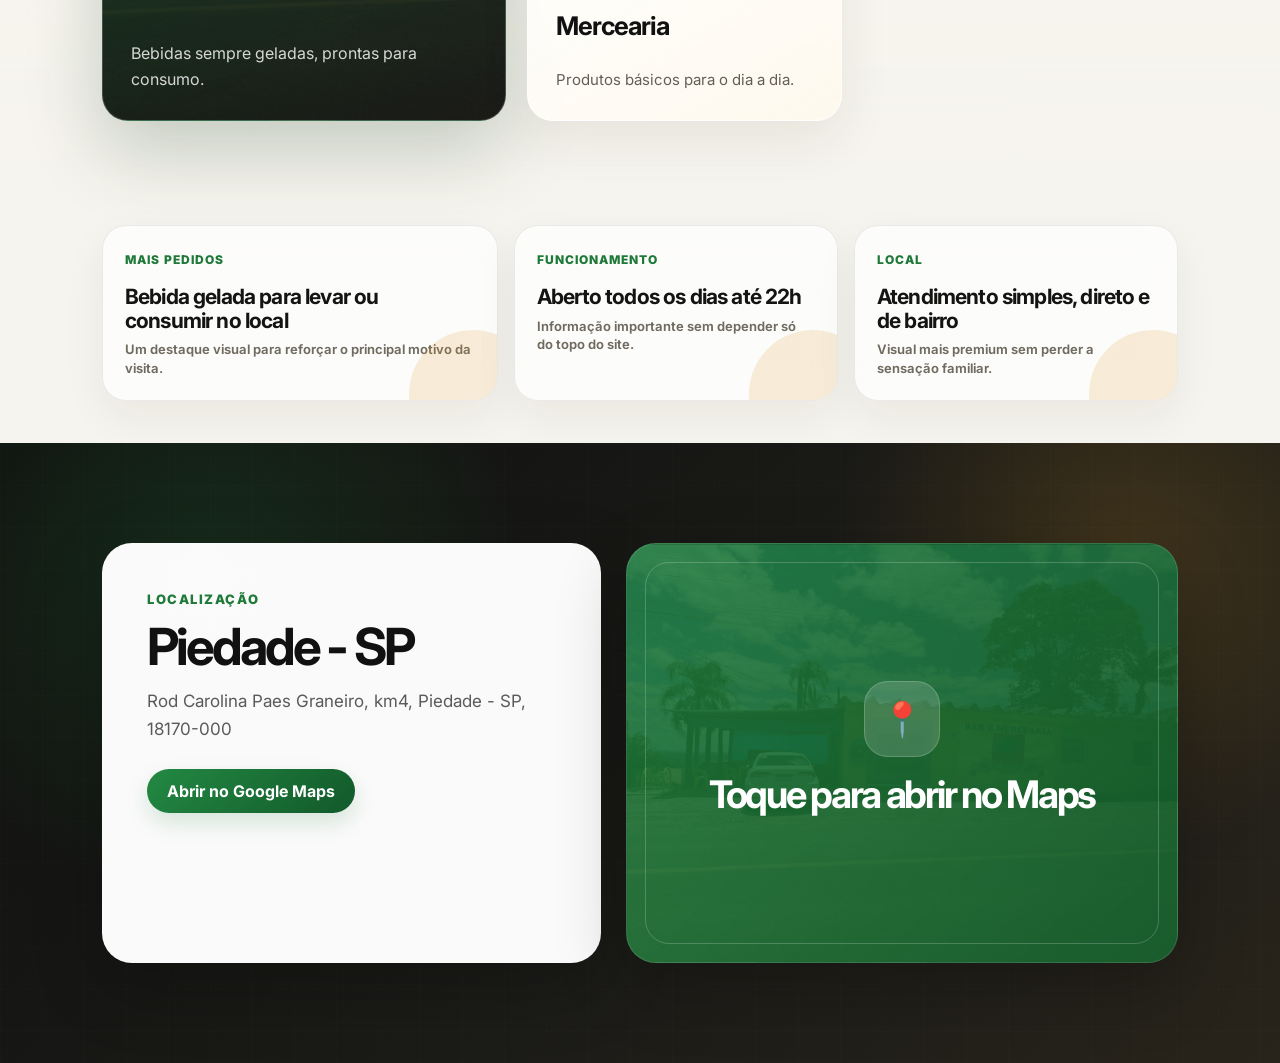
==== commit e829115b: "Commit" ====
--- a/index.html
+++ b/index.html
@@ -55,48 +55,6 @@
 <section class="hero">
   <div class="overlay"></div>
 
-  <div class="hero-content">
-    <span class="status">🟢 Aberto até 22h</span>
-
-    <h1 class="title hero-title">
-      <span>Bebidas geladas</span>
-      <span>e parada rápida</span>
-      <span>em Piedade</span>
-    </h1>
-
-    <p class="hero-subtitle">
-      Atendimento direto, ambiente simples e localização fácil na estrada.
-    </p>
-
-    <div class="buttons">
-      <a href="localizacao.html" class="btn-primary">Ver localização</a>
-
-      <a href="https://wa.me/5515996318154?text=Oi%2C%20tudo%20bem%3F%20Tenho%20uma%20d%C3%BAvida."
-         class="btn-secondary">
-         Falar no WhatsApp
-      </a>
-    </div>
-
-    <div class="hero-metrics" aria-label="Destaques da casa">
-      <div class="hero-metric">
-        <strong>Geladas no ponto</strong>
-        <span>bar e conveni&ecirc;ncia</span>
-      </div>
-      <div class="hero-metric">
-        <strong>Parada r&aacute;pida</strong>
-        <span>na estrada</span>
-      </div>
-      <div class="hero-metric">
-        <strong>Todos os dias</strong>
-        <span>8h &agrave;s 22h</span>
-      </div>
-    </div>
-  </div>
-
-  <div class="ambient-chip" aria-hidden="true">
-    <span>Atendimento local</span>
-    <strong>bar de bairro com mercearia para o dia a dia</strong>
-  </div>
 </section>
 
 <!-- INFO -->
--- a/style.css
+++ b/style.css
@@ -2152,77 +2152,138 @@
 }
 
 .home-page .header {
-  background: rgba(255, 252, 246, 0.86);
+  position: fixed;
+  left: 0;
+  width: 100%;
+  background: rgba(18, 18, 16, 0.08);
+  border-bottom-color: rgba(255, 255, 255, 0.10);
+  box-shadow: none;
+  color: #fff;
+  backdrop-filter: blur(8px);
+  -webkit-backdrop-filter: blur(8px);
+}
+
+.home-page .header .logo strong,
+.home-page .header .desktop-menu a {
+  color: rgba(255, 255, 255, 0.92);
+}
+
+.home-page .header .logo span {
+  color: rgba(255, 255, 255, 0.64);
+}
+
+.home-page .header .logo-icon {
+  background: rgba(255, 255, 255, 0.14);
+  border: 1px solid rgba(255, 255, 255, 0.22);
+  box-shadow: none;
+}
+
+.home-page .header .desktop-menu a::after {
+  background: rgba(255, 255, 255, 0.72);
+}
+
+.home-page .header .desktop-menu a:hover {
+  color: #fff;
+}
+
+.home-page .header .menu-toggle {
+  color: #fff;
+  background: rgba(255, 255, 255, 0.10);
+  border-color: rgba(255, 255, 255, 0.18);
+}
+
+.home-page .header .whatsapp {
+  color: rgba(255, 255, 255, 0.88);
+  background: rgba(255, 255, 255, 0.10);
+  border: 1px solid rgba(255, 255, 255, 0.16);
+  box-shadow: none;
+}
+
+.home-page .header .whatsapp:hover {
+  color: #fff;
+  background: rgba(255, 255, 255, 0.16);
+  box-shadow: none;
+}
+
+.home-page .header.is-scrolled {
+  background: rgba(255, 252, 246, 0.88);
   border-bottom-color: rgba(20, 20, 18, 0.07);
+  box-shadow: 0 14px 34px rgba(0, 0, 0, 0.08);
+  backdrop-filter: blur(18px);
+  -webkit-backdrop-filter: blur(18px);
+}
+
+.home-page .header.is-scrolled .logo strong,
+.home-page .header.is-scrolled .desktop-menu a {
+  color: #111;
+}
+
+.home-page .header.is-scrolled .logo span {
+  color: #777;
+}
+
+.home-page .header.is-scrolled .logo-icon,
+.home-page .header.is-scrolled .whatsapp {
+  background: linear-gradient(135deg, #238943, #12592a);
+  border-color: transparent;
+}
+
+.home-page .header.is-scrolled .desktop-menu a::after {
+  background: #1f7a3a;
+}
+
+.home-page .header.is-scrolled .desktop-menu a:hover {
+  color: #1f7a3a;
+}
+
+.home-page .header.is-scrolled .menu-toggle {
+  color: #111;
+  background: #f5f5f5;
+  border-color: rgba(0, 0, 0, 0.08);
 }
 
 .home-page .hero {
-  min-height: 88vh;
+  height: 100svh;
+  min-height: 720px;
+  padding: 0;
   overflow: hidden;
   isolation: isolate;
-  background-position: center calc(50% + var(--hero-shift, 0px));
+  background: #11110f;
 }
 
 .home-page .hero::before {
   content: "";
   position: absolute;
   inset: 0;
-  z-index: 1;
-  background:
-    radial-gradient(circle at 24% 38%, rgba(255, 255, 255, 0.18), transparent 18%),
-    linear-gradient(115deg, rgba(20, 20, 18, 0.88) 0%, rgba(20, 20, 18, 0.50) 42%, rgba(20, 20, 18, 0.16) 100%);
+  z-index: 0;
+  background: url("bar-mercearia-banner.webp") center calc(50% + var(--hero-shift, 0px)) / cover no-repeat;
+  filter: saturate(0.88) contrast(1.06) brightness(0.96);
+  transform: scale(1.01);
+  transform-origin: center;
   pointer-events: none;
 }
 
 .home-page .hero::after {
   content: "";
   position: absolute;
-  inset: 22px;
+  inset: 0;
+  z-index: 2;
+  background:
+    linear-gradient(to bottom, rgba(0, 0, 0, 0.26), rgba(0, 0, 0, 0.02) 24%, transparent 58%),
+    linear-gradient(to top, rgba(0, 0, 0, 0.16), transparent 34%);
+  pointer-events: none;
+}
+
+.home-page .overlay {
+  background: linear-gradient(to right, rgba(0, 0, 0, 0.10), transparent 34%, rgba(0, 0, 0, 0.08));
   z-index: 1;
-  border: 1px solid rgba(255, 255, 255, 0.14);
-  border-radius: 28px;
-  pointer-events: none;
-  opacity: 0.75;
-}
-
-.home-page .overlay {
-  background:
-    linear-gradient(to top, rgba(10, 10, 9, 0.42), transparent 42%),
-    radial-gradient(circle at 88% 18%, rgba(31, 122, 58, 0.28), transparent 30%);
-  z-index: 1;
 }
 
 .home-page .hero-content {
-  display: grid;
-  gap: 18px;
-  transform: translateY(calc(var(--hero-lift, 0px) * -1));
-  transition: transform 0.08s linear;
-}
-
-.home-page .status {
-  gap: 8px;
-  background: rgba(255, 255, 255, 0.90);
-  color: var(--olive-dark);
-  border: 1px solid rgba(255, 255, 255, 0.62);
-  backdrop-filter: blur(16px);
-  -webkit-backdrop-filter: blur(16px);
-}
-
-.home-page .hero-subtitle {
-  margin-bottom: 4px;
-}
-
-.home-page .hero-title span:nth-child(1) {
-  color: #fff8e8;
-  text-shadow: 0 18px 48px rgba(0, 0, 0, 0.34);
-}
-
-.home-page .buttons {
-  margin-top: 2px;
-}
-
-.home-page .btn-primary,
-.home-page .whatsapp {
+  display: none;
+}
+
+.home-page .btn-primary {
   background: linear-gradient(135deg, #238943, #12592a);
 }
 
@@ -2233,73 +2294,8 @@
   border-color: rgba(255, 255, 255, 0.58);
 }
 
-.home-page .hero-metrics {
-  display: grid;
-  grid-template-columns: repeat(3, minmax(0, 1fr));
-  gap: 10px;
-  max-width: 600px;
-  margin-top: 4px;
-}
-
-.home-page .hero-metric {
-  padding: 13px 14px;
-  border-radius: 18px;
-  color: #fff;
-  background: rgba(255, 255, 255, 0.12);
-  border: 1px solid rgba(255, 255, 255, 0.16);
-  backdrop-filter: blur(18px);
-  -webkit-backdrop-filter: blur(18px);
-  box-shadow: 0 18px 40px rgba(0, 0, 0, 0.14);
-}
-
-.home-page .hero-metric strong,
-.home-page .hero-metric span {
-  display: block;
-}
-
-.home-page .hero-metric strong {
-  font-size: 14px;
-  line-height: 1.2;
-  letter-spacing: -0.02em;
-}
-
-.home-page .hero-metric span {
-  margin-top: 4px;
-  color: rgba(255, 255, 255, 0.72);
-  font-size: 12px;
-  font-weight: 700;
-}
-
 .home-page .ambient-chip {
-  position: absolute;
-  right: 8%;
-  bottom: 12%;
-  z-index: 2;
-  display: grid;
-  gap: 4px;
-  width: min(250px, 26vw);
-  padding: 18px;
-  border-radius: 24px;
-  color: #fff;
-  background: rgba(18, 18, 16, 0.48);
-  border: 1px solid rgba(255, 255, 255, 0.16);
-  backdrop-filter: blur(18px);
-  -webkit-backdrop-filter: blur(18px);
-  box-shadow: 0 24px 64px rgba(0, 0, 0, 0.24);
-}
-
-.home-page .ambient-chip span {
-  color: rgba(255, 255, 255, 0.68);
-  font-size: 12px;
-  font-weight: 800;
-  text-transform: uppercase;
-  letter-spacing: 0.08em;
-}
-
-.home-page .ambient-chip strong {
-  font-size: 20px;
-  letter-spacing: -0.04em;
-  line-height: 1.1;
+  display: none;
 }
 
 .home-page .info {
@@ -2601,42 +2597,24 @@
 }
 
 @media(max-width: 768px) {
+  .home-page .mobile-menu {
+    position: fixed;
+    top: 68px;
+    left: 0;
+    right: 0;
+    z-index: 99;
+    background: rgba(255, 252, 246, 0.90);
+  }
+
   .home-page .hero {
-    min-height: min(790px, calc(100svh - 64px));
+    height: 100svh;
+    min-height: 620px;
+  }
+
+  .home-page .hero::before {
+    background-image: url("mobimage.webp");
     background-position: center;
-  }
-
-  .home-page .hero::after {
-    inset: 10px;
-    border-radius: 20px;
-  }
-
-  .home-page .hero-content {
-    gap: 14px;
-    transform: none;
-  }
-
-  .home-page .status {
-    font-size: 12px;
-  }
-
-  .home-page .hero-metrics {
-    grid-template-columns: 1fr;
-    gap: 8px;
-    width: 100%;
-  }
-
-  .home-page .hero-metric {
-    display: flex;
-    align-items: center;
-    justify-content: space-between;
-    min-height: 50px;
-    padding: 12px 14px;
-  }
-
-  .home-page .hero-metric span {
-    margin-top: 0;
-    text-align: right;
+    filter: saturate(0.9) contrast(1.04) brightness(0.98);
   }
 
   .home-page .info .card {
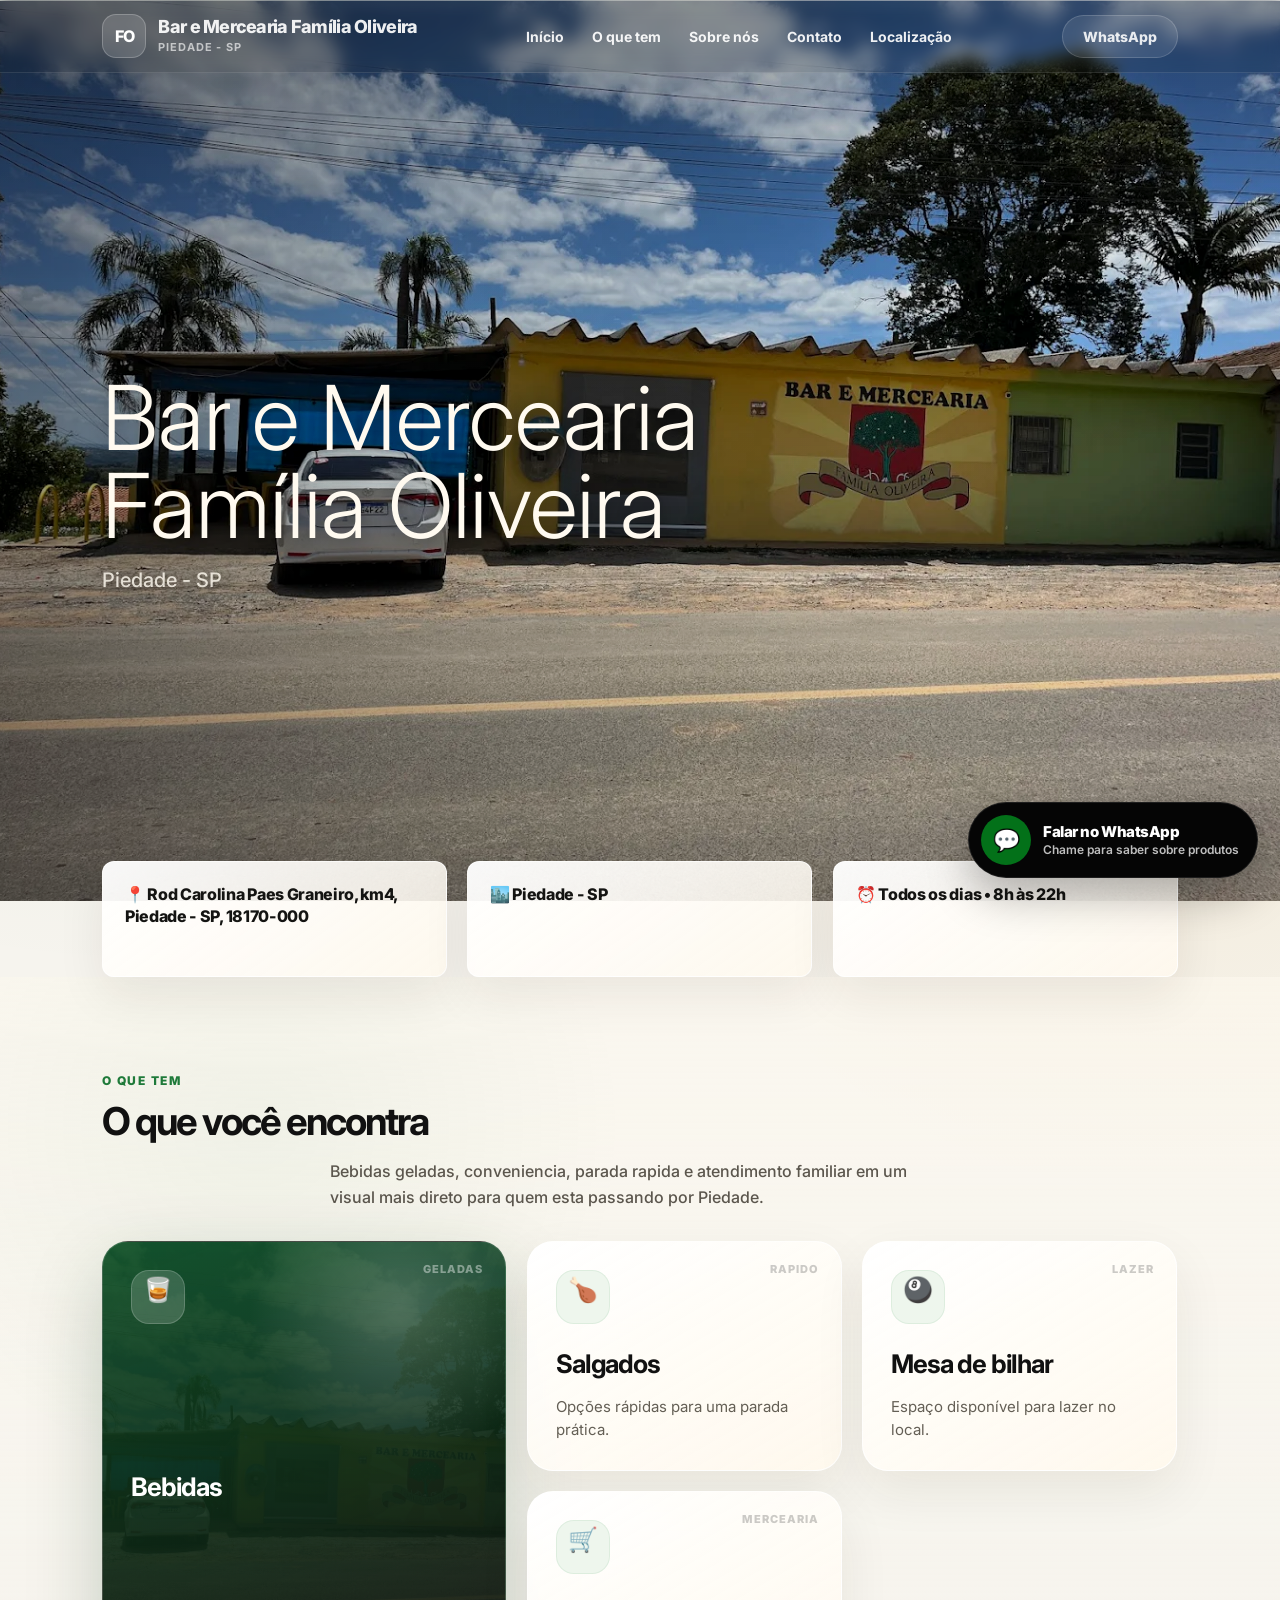
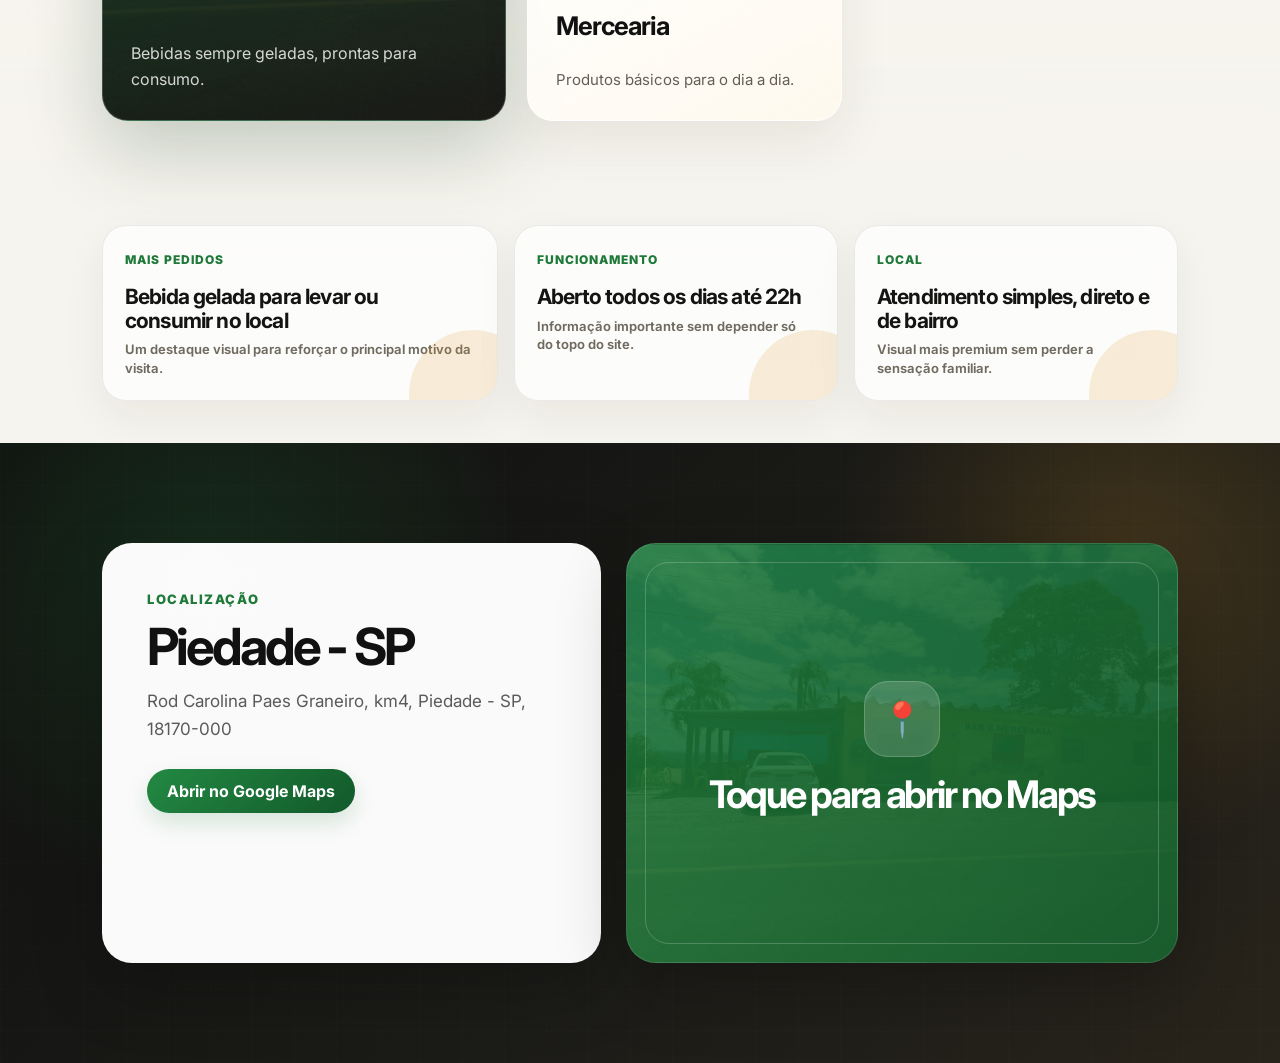
==== commit 60191732: "Commit" ====
--- a/index.html
+++ b/index.html
@@ -54,7 +54,10 @@
 <!-- HERO -->
 <section class="hero">
   <div class="overlay"></div>
-
+  <div class="hero-brand" aria-label="Bar e Mercearia Família Oliveira">
+    <h1>Bar e Mercearia Família Oliveira</h1>
+    <p>Piedade - SP</p>
+  </div>
 </section>
 
 <!-- INFO -->
--- a/style.css
+++ b/style.css
@@ -2257,7 +2257,7 @@
   inset: 0;
   z-index: 0;
   background: url("bar-mercearia-banner.webp") center calc(50% + var(--hero-shift, 0px)) / cover no-repeat;
-  filter: saturate(0.88) contrast(1.06) brightness(0.96);
+  filter: saturate(0.96) contrast(1.03) brightness(0.98);
   transform: scale(1.01);
   transform-origin: center;
   pointer-events: none;
@@ -2269,18 +2269,46 @@
   inset: 0;
   z-index: 2;
   background:
-    linear-gradient(to bottom, rgba(0, 0, 0, 0.26), rgba(0, 0, 0, 0.02) 24%, transparent 58%),
-    linear-gradient(to top, rgba(0, 0, 0, 0.16), transparent 34%);
+    linear-gradient(to bottom, rgba(0, 0, 0, 0.24), rgba(0, 0, 0, 0.03) 24%, transparent 58%),
+    linear-gradient(to top, rgba(0, 0, 0, 0.14), transparent 34%);
   pointer-events: none;
 }
 
 .home-page .overlay {
-  background: linear-gradient(to right, rgba(0, 0, 0, 0.10), transparent 34%, rgba(0, 0, 0, 0.08));
+  background:
+    linear-gradient(90deg, rgba(0, 0, 0, 0.42), rgba(0, 0, 0, 0.18) 38%, rgba(0, 0, 0, 0.04) 72%),
+    linear-gradient(180deg, rgba(0, 0, 0, 0.12), transparent 42%);
   z-index: 1;
 }
 
 .home-page .hero-content {
   display: none;
+}
+
+.home-page .hero-brand {
+  position: relative;
+  z-index: 3;
+  width: min(1180px, calc(100% - 16%));
+  margin: 0 auto;
+  padding-top: 64px;
+  color: #fffaf0;
+  text-shadow: 0 2px 18px rgba(0, 0, 0, 0.34);
+}
+
+.home-page .hero-brand h1 {
+  max-width: 760px;
+  font-size: clamp(48px, 7vw, 96px);
+  font-weight: 300;
+  line-height: 0.98;
+  letter-spacing: 0;
+}
+
+.home-page .hero-brand p {
+  margin-top: 18px;
+  color: rgba(255, 250, 240, 0.82);
+  font-size: clamp(15px, 1.6vw, 20px);
+  font-weight: 500;
+  letter-spacing: 0;
 }
 
 .home-page .btn-primary {
@@ -2614,7 +2642,33 @@
   .home-page .hero::before {
     background-image: url("mobimage.webp");
     background-position: center;
-    filter: saturate(0.9) contrast(1.04) brightness(0.98);
+    filter: saturate(0.96) contrast(1.02) brightness(0.98);
+  }
+
+  .home-page .overlay {
+    background:
+      linear-gradient(180deg, rgba(0, 0, 0, 0.18), transparent 28%),
+      linear-gradient(0deg, rgba(0, 0, 0, 0.36), rgba(0, 0, 0, 0.08) 54%, transparent 78%);
+  }
+
+  .home-page .hero-brand {
+    width: calc(100% - 40px);
+    padding-top: 0;
+    padding-bottom: 88px;
+    align-self: flex-end;
+    text-align: center;
+  }
+
+  .home-page .hero-brand h1 {
+    max-width: 560px;
+    margin: 0 auto;
+    font-size: clamp(38px, 12vw, 64px);
+    line-height: 1.02;
+  }
+
+  .home-page .hero-brand p {
+    margin-top: 14px;
+    font-size: 15px;
   }
 
   .home-page .info .card {
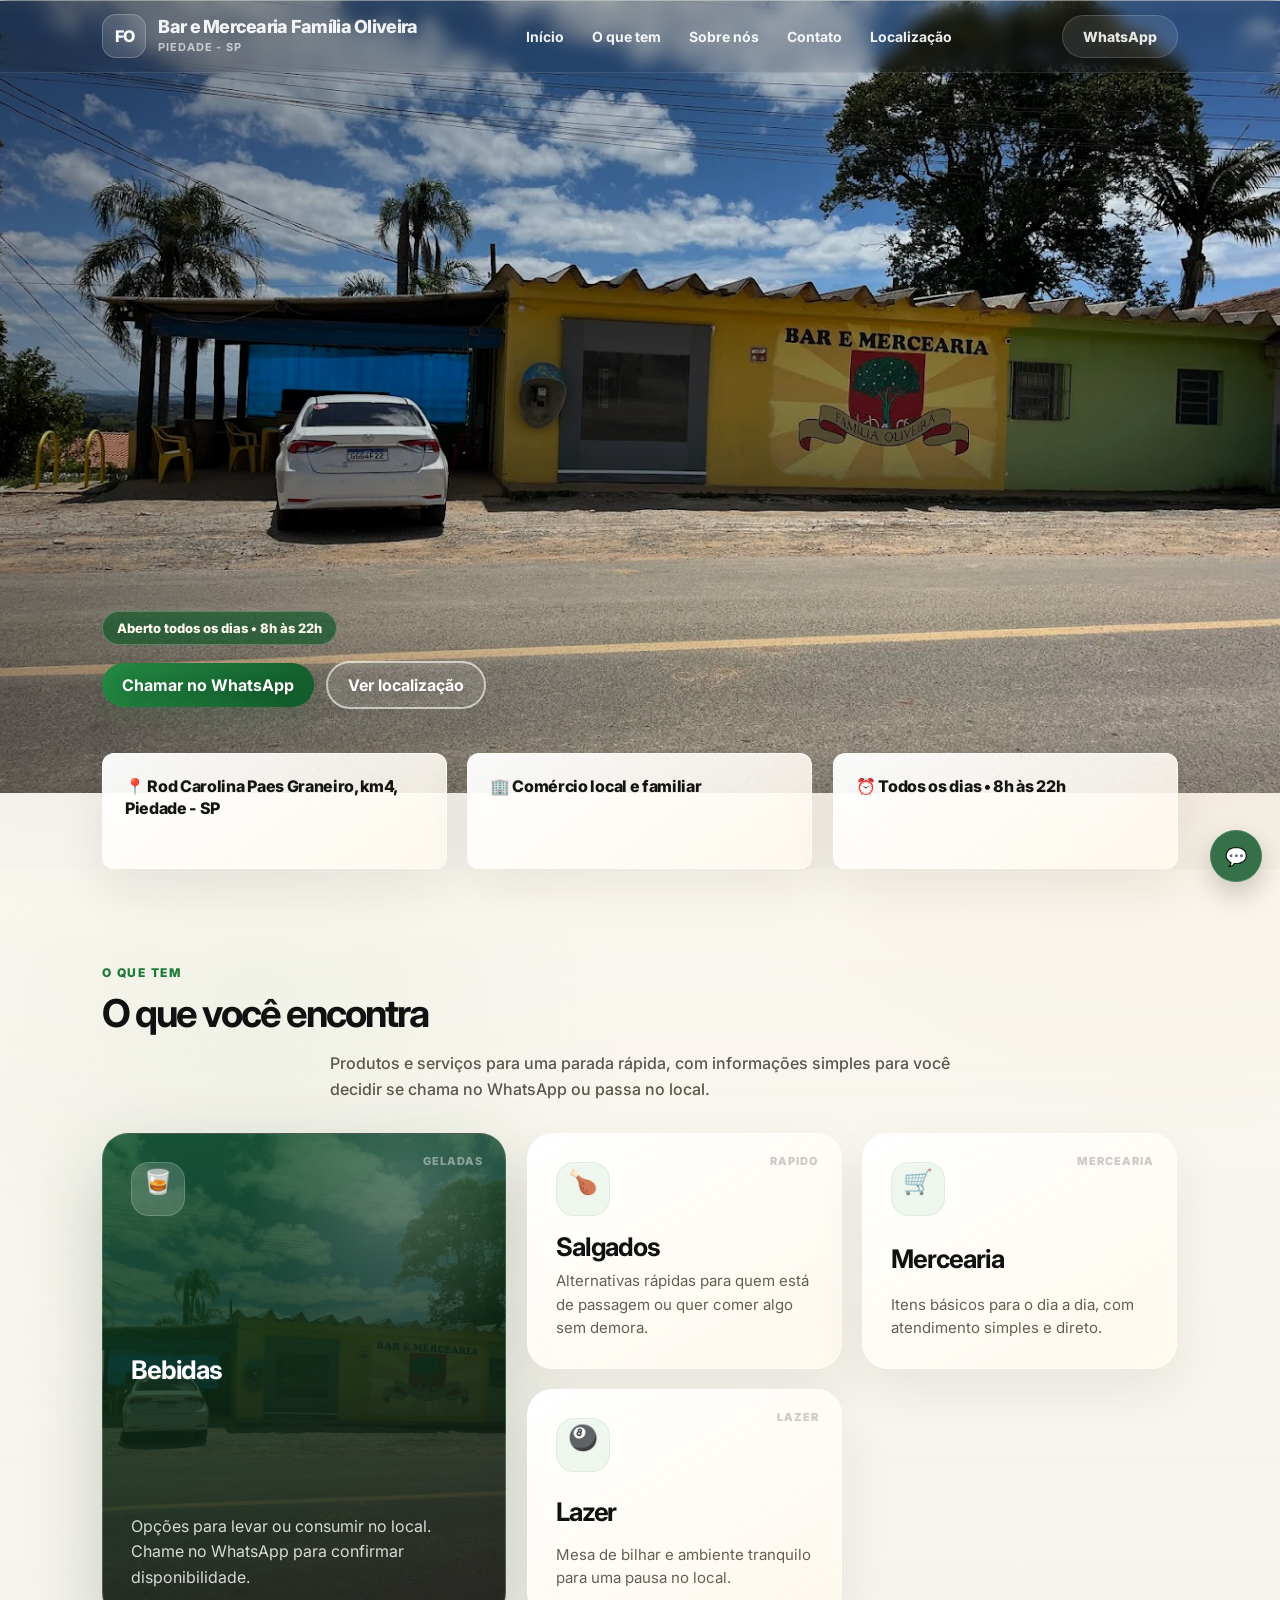
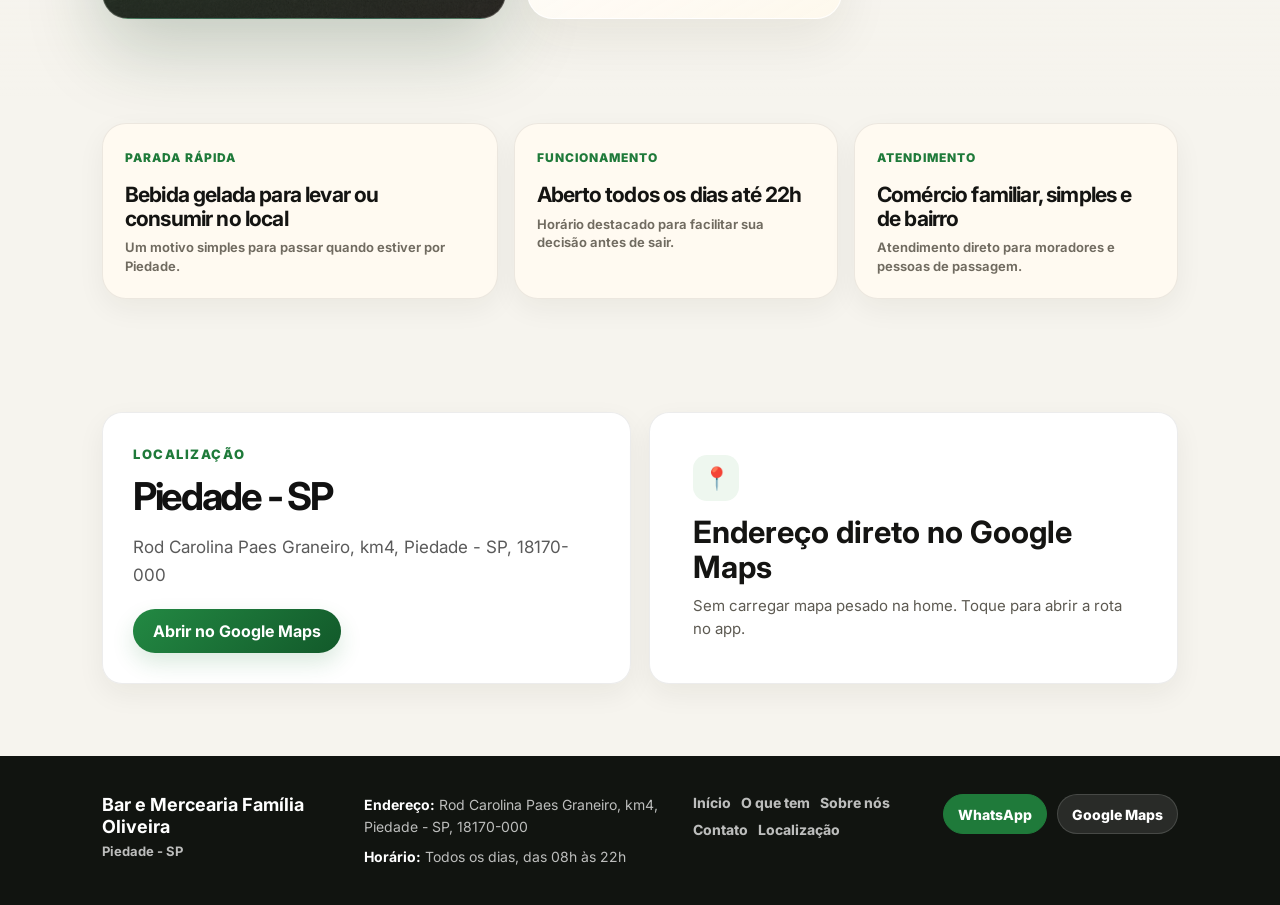
==== commit 6b793ffe: "jkdsjkdj" ====
--- a/index.html
+++ b/index.html
@@ -3,8 +3,8 @@
 <head>
   <meta charset="UTF-8">
   <meta name="viewport" content="width=device-width, initial-scale=1.0">
-  <title>Bar e Mercearia Família Oliveira | Piedade - SP</title>
-  <meta name="description" content="Bar e Mercearia Família Oliveira em Piedade - SP. Bebidas geladas, salgados, mercearia e parada rápida na Rod Carolina Paes Graneiro, km4, Piedade - SP, 18170-000.">
+  <title>Bar e Mercearia Fam&iacute;lia Oliveira | Piedade - SP</title>
+  <meta name="description" content="Bar e Mercearia Fam&iacute;lia Oliveira em Piedade - SP. Bebidas geladas, salgados, mercearia e parada r&aacute;pida na Rod Carolina Paes Graneiro, km4, Piedade - SP, 18170-000.">
 
   <link href="https://fonts.googleapis.com/css2?family=Inter:wght@300;400;600;700;800&display=swap" rel="stylesheet">
   <link rel="stylesheet" href="style.css">
@@ -16,37 +16,39 @@
   <div class="logo">
     <div class="logo-icon">FO</div>
     <div>
-      <strong>Bar e Mercearia Família Oliveira</strong>
+      <strong>Bar e Mercearia Fam&iacute;lia Oliveira</strong>
       <span>Piedade - SP</span>
     </div>
   </div>
 
   <!-- MENU DESKTOP -->
   <nav class="desktop-menu">
-    <a href="index.html">Início</a>
+    <a href="index.html">In&iacute;cio</a>
     <a href="index.html#servicos">O que tem</a>
-    <a href="sobre-nos.html">Sobre nós</a>
+    <a href="sobre-nos.html">Sobre n&oacute;s</a>
     <a href="contato.html">Contato</a>
-    <a href="localizacao.html">Localização</a>
+    <a href="localizacao.html">Localiza&ccedil;&atilde;o</a>
   </nav>
 
   <a class="whatsapp desktop-btn"
-     href="https://wa.me/5515996318154?text=Oi%2C%20tudo%20bem%3F%20Tenho%20uma%20d%C3%BAvida.">
+     href="https://wa.me/5515996318154?text=Oi%2C%20tudo%20bem%3F%20Quero%20saber%20mais%20sobre%20a%20mercearia."
+     target="_blank"
+     rel="noopener">
      WhatsApp
   </a>
 
-  <!-- BOTÃO MOBILE -->
-  <button class="menu-toggle" id="menu-toggle" type="button" aria-label="Abrir menu" aria-expanded="false">☰</button>
+  <!-- BOTAO MOBILE -->
+  <button class="menu-toggle" id="menu-toggle" type="button" aria-label="Abrir menu" aria-expanded="false">&#9776;</button>
 </header>
 
 <!-- MENU MOBILE -->
 <div class="mobile-menu" id="mobile-menu" aria-hidden="true">
-  <a href="index.html">Início</a>
+  <a href="index.html">In&iacute;cio</a>
   <a href="index.html#servicos">O que tem</a>
-  <a href="sobre-nos.html">Sobre nós</a>
+  <a href="sobre-nos.html">Sobre n&oacute;s</a>
   <a href="contato.html">Contato</a>
-  <a href="localizacao.html">Localização</a>
-  <a href="https://wa.me/5515996318154?text=Oi%2C%20tudo%20bem%3F%20Tenho%20uma%20d%C3%BAvida.">
+  <a href="localizacao.html">Localiza&ccedil;&atilde;o</a>
+  <a href="https://wa.me/5515996318154?text=Oi%2C%20tudo%20bem%3F%20Quero%20saber%20mais%20sobre%20a%20mercearia." target="_blank" rel="noopener">
     WhatsApp
   </a>
 </div>
@@ -54,52 +56,54 @@
 <!-- HERO -->
 <section class="hero">
   <div class="overlay"></div>
-  <div class="hero-brand" aria-label="Bar e Mercearia Família Oliveira">
-    <h1>Bar e Mercearia Família Oliveira</h1>
-    <p>Piedade - SP</p>
+  <div class="hero-brand" aria-label="Bar e Mercearia Fam&iacute;lia Oliveira">
+    <span class="hero-kicker">Aberto todos os dias &bull; 8h &agrave;s 22h</span>
+
+    <div class="hero-actions" aria-label="A&ccedil;&otilde;es principais">
+      <a class="btn-primary" href="https://wa.me/5515996318154?text=Ol%C3%A1%2C%20quero%20saber%20sobre%20produtos%20e%20hor%C3%A1rio." target="_blank" rel="noopener">Chamar no WhatsApp</a>
+      <a class="btn-secondary" href="#localizacao">Ver localiza&ccedil;&atilde;o</a>
+    </div>
   </div>
 </section>
 
 <!-- INFO -->
 <section class="info reveal">
-  <div class="card reveal">📍 Rod Carolina Paes Graneiro, km4, Piedade - SP, 18170-000</div>
-  <div class="card reveal">🏙️ Piedade - SP</div>
-  <div class="card reveal">⏰ Todos os dias • 8h às 22h</div>
-</section>
-
-<!-- SERVIÇOS -->
+  <div class="card reveal">&#128205; Rod Carolina Paes Graneiro, km4, Piedade - SP</div>
+  <div class="card reveal">&#127970; Com&eacute;rcio local e familiar</div>
+  <div class="card reveal">&#9200; Todos os dias &bull; 8h &agrave;s 22h</div>
+</section>
+
+<!-- SERVICOS -->
 <section id="servicos" class="servicos reveal">
   <span class="section-kicker reveal">O que tem</span>
-  <h2 class="reveal">O que você encontra</h2>
-
-  <p class="servicos-intro reveal">Bebidas geladas, conveniencia, parada rapida e atendimento familiar em um visual mais direto para quem esta passando por Piedade.</p>
+  <h2 class="reveal">O que voc&ecirc; encontra</h2>
+
+  <p class="servicos-intro reveal">Produtos e servi&ccedil;os para uma parada r&aacute;pida, com informa&ccedil;&otilde;es simples para voc&ecirc; decidir se chama no WhatsApp ou passa no local.</p>
 
   <div class="grid">
-    <div class="item item-featured reveal"><span class="item-icon">🥤</span><h3>Bebidas</h3><p>Bebidas sempre geladas, prontas para consumo.</p></div>
-    <div class="item reveal"><span class="item-icon">🍗</span><h3>Salgados</h3><p>Opções rápidas para uma parada prática.</p></div>
-    <div class="item reveal"><span class="item-icon">🎱</span><h3>Mesa de bilhar</h3><p>Espaço disponível para lazer no local.</p></div>
-    <div class="item reveal"><span class="item-icon">🛒</span><h3>Mercearia</h3><p>Produtos básicos para o dia a dia.</p></div>
-  </div>
-</section>
-
-
-
-<!-- LOCALIZAÇÃO -->
+    <div class="item item-featured reveal"><span class="item-icon">&#129347;</span><h3>Bebidas</h3><p>Op&ccedil;&otilde;es para levar ou consumir no local. Chame no WhatsApp para confirmar disponibilidade.</p></div>
+    <div class="item reveal"><span class="item-icon">&#127831;</span><h3>Salgados</h3><p>Alternativas r&aacute;pidas para quem est&aacute; de passagem ou quer comer algo sem demora.</p></div>
+    <div class="item reveal"><span class="item-icon">&#128722;</span><h3>Mercearia</h3><p>Itens b&aacute;sicos para o dia a dia, com atendimento simples e direto.</p></div>
+    <div class="item reveal"><span class="item-icon">&#127921;</span><h3>Lazer</h3><p>Mesa de bilhar e ambiente tranquilo para uma pausa no local.</p></div>
+  </div>
+</section>
+
+<!-- DESTAQUES -->
 <div class="market-strip" aria-label="Destaques da mercearia">
   <div class="market-card reveal">
-    <span>Mais pedidos</span>
+    <span>Parada r&aacute;pida</span>
     <strong>Bebida gelada para levar ou consumir no local</strong>
-    <small>Um destaque visual para refor&ccedil;ar o principal motivo da visita.</small>
+    <small>Um motivo simples para passar quando estiver por Piedade.</small>
   </div>
   <div class="market-card reveal">
     <span>Funcionamento</span>
     <strong>Aberto todos os dias at&eacute; 22h</strong>
-    <small>Informa&ccedil;&atilde;o importante sem depender s&oacute; do topo do site.</small>
+    <small>Hor&aacute;rio destacado para facilitar sua decis&atilde;o antes de sair.</small>
   </div>
   <div class="market-card reveal">
-    <span>Local</span>
-    <strong>Atendimento simples, direto e de bairro</strong>
-    <small>Visual mais premium sem perder a sensa&ccedil;&atilde;o familiar.</small>
+    <span>Atendimento</span>
+    <strong>Com&eacute;rcio familiar, simples e de bairro</strong>
+    <small>Atendimento direto para moradores e pessoas de passagem.</small>
   </div>
 </div>
 
@@ -107,7 +111,7 @@
   <div class="localizacao-container">
 
     <div class="localizacao-info reveal">
-      <span class="section-label">Localização</span>
+      <span class="section-label">Localiza&ccedil;&atilde;o</span>
 
       <h2>Piedade - SP</h2>
 
@@ -115,28 +119,57 @@
 
       <a href="https://www.google.com/maps/search/?api=1&query=Bar%20e%20Mercearia%20Fam%C3%ADlia%20Oliveira%2C%20Rod%20Carolina%20Paes%20Graneiro%2C%20km4%2C%20Piedade%20-%20SP%2C%2018170-000"
          target="_blank"
+         rel="noopener"
          class="btn-primary">
          Abrir no Google Maps
       </a>
     </div>
 
-    <div class="localizacao-card reveal">
-      <span>📍</span>
-      <strong>Toque para abrir no Maps</strong>
-    </div>
-
-  </div>
-</section>
-
-
-<!-- BOTÃO WHATSAPP FLUTUANTE -->
-<a href="https://wa.me/5515996318154?text=Ol%C3%A1%2C%20voc%C3%AAs%20est%C3%A3o%20abertos%20agora%3F"
+    <a class="localizacao-card reveal" href="https://www.google.com/maps/search/?api=1&query=Bar%20e%20Mercearia%20Fam%C3%ADlia%20Oliveira%2C%20Rod%20Carolina%20Paes%20Graneiro%2C%20km4%2C%20Piedade%20-%20SP%2C%2018170-000" target="_blank" rel="noopener">
+      <span>&#128205;</span>
+      <strong>Endere&ccedil;o direto no Google Maps</strong>
+      <p>Sem carregar mapa pesado na home. Toque para abrir a rota no app.</p>
+    </a>
+
+  </div>
+</section>
+
+<footer class="site-footer">
+  <div class="site-footer__inner">
+    <div class="site-footer__brand">
+      <strong>Bar e Mercearia Fam&iacute;lia Oliveira</strong>
+      <span>Piedade - SP</span>
+    </div>
+
+    <div class="site-footer__info">
+      <p><strong>Endere&ccedil;o:</strong> Rod Carolina Paes Graneiro, km4, Piedade - SP, 18170-000</p>
+      <p><strong>Hor&aacute;rio:</strong> Todos os dias, das 08h &agrave;s 22h</p>
+    </div>
+
+    <div class="site-footer__links" aria-label="Links principais">
+      <a href="index.html">In&iacute;cio</a>
+      <a href="index.html#servicos">O que tem</a>
+      <a href="sobre-nos.html">Sobre n&oacute;s</a>
+      <a href="contato.html">Contato</a>
+      <a href="localizacao.html">Localiza&ccedil;&atilde;o</a>
+    </div>
+
+    <div class="site-footer__actions">
+      <a href="https://wa.me/5515996318154?text=Ol%C3%A1%2C%20quero%20saber%20sobre%20produtos%20e%20hor%C3%A1rio." target="_blank" rel="noopener">WhatsApp</a>
+      <a href="https://www.google.com/maps/search/?api=1&query=Bar%20e%20Mercearia%20Fam%C3%ADlia%20Oliveira%2C%20Rod%20Carolina%20Paes%20Graneiro%2C%20km4%2C%20Piedade%20-%20SP%2C%2018170-000" target="_blank" rel="noopener">Google Maps</a>
+    </div>
+  </div>
+</footer>
+
+<!-- BOTAO WHATSAPP FLUTUANTE -->
+<a href="https://wa.me/5515996318154?text=Ol%C3%A1%2C%20quero%20saber%20sobre%20produtos%20e%20hor%C3%A1rio."
    class="whatsapp-float"
    target="_blank"
+   rel="noopener"
    aria-label="Falar no WhatsApp">
-  <div class="wa-icon">💬</div>
+  <div class="wa-icon">&#128172;</div>
   <div class="wa-text">
-    <strong>Falar no WhatsApp</strong>
+    <strong>WhatsApp</strong>
     <span>Chame para saber sobre produtos</span>
   </div>
 </a>
@@ -154,8 +187,7 @@
 
     function updateHeroMotion() {
       const progress = Math.min(window.scrollY / Math.max(hero.offsetHeight, 1), 1);
-      hero.style.setProperty('--hero-shift', `${progress * 34}px`);
-      hero.style.setProperty('--hero-lift', `${progress * 18}px`);
+      hero.style.setProperty('--hero-shift', `${progress * 24}px`);
       ticking = false;
     }
 
--- a/style.css
+++ b/style.css
@@ -122,7 +122,7 @@
   width: 100%;
 }
 
-/* BOTÃO WHATSAPP DESKTOP */
+/* BOTAO WHATSAPP DESKTOP */
 .whatsapp {
   background: linear-gradient(135deg, #1f7a3a, #14592b);
   color: #fff;
@@ -146,7 +146,6 @@
 .mobile-menu a:active,
 .btn-primary:active,
 .btn-secondary:active,
-.mini-link:active,
 .whatsapp-float:active {
   transform: scale(0.97);
 }
@@ -231,7 +230,7 @@
 }
 
 .mobile-menu a::after {
-  content: "›";
+  content: ">";
   font-size: 20px;
   opacity: 0.5;
 }
@@ -253,76 +252,7 @@
   background: linear-gradient(to right, rgba(0,0,0,.7), rgba(0,0,0,.2));
 }
 
-.hero-content {
-  position: relative;
-  z-index: 2;
-  max-width: 620px;
-}
-
-/* ANIMAÇÃO */
-.status,
-.hero-title span,
-.hero-subtitle,
-.buttons {
-  opacity: 0;
-  transform: translateY(22px);
-  animation: fadeUp 0.7s cubic-bezier(0.22, 1, 0.36, 1) forwards;
-}
-
-.status { animation-delay: 0.12s; }
-.hero-title span:nth-child(1) { animation-delay: 0.26s; }
-.hero-title span:nth-child(2) { animation-delay: 0.38s; }
-.hero-title span:nth-child(3) { animation-delay: 0.50s; }
-.hero-subtitle { animation-delay: 0.68s; }
-.buttons { animation-delay: 0.82s; }
-
-@keyframes fadeUp {
-  to {
-    opacity: 1;
-    transform: translateY(0);
-  }
-}
-
-.status {
-  background: #fff;
-  color: #1f7a3a;
-  padding: 6px 14px;
-  border-radius: 999px;
-  font-size: 13px;
-  margin-bottom: 15px;
-  display: inline-flex;
-  align-items: center;
-  width: fit-content;
-  font-weight: 800;
-  box-shadow: 0 12px 26px rgba(0, 0, 0, 0.12);
-}
-
-.title {
-  font-size: clamp(2.2rem, 5vw, 4.4rem);
-  line-height: 0.98;
-  letter-spacing: -0.06em;
-  font-weight: 850;
-  margin-bottom: 18px;
-}
-
-.hero-title span {
-  display: block;
-}
-
-.hero-subtitle {
-  max-width: 520px;
-  color: rgba(255,255,255,0.86);
-  font-size: 17px;
-  line-height: 1.6;
-  margin-bottom: 28px;
-}
-
 /* BOTÕES */
-.buttons {
-  display: flex;
-  gap: 10px;
-}
-
 .btn-primary {
   background: #1f7a3a;
   color: #fff;
@@ -431,7 +361,6 @@
 }
 
 .item:hover .item-icon,
-.contato-item:hover span,
 .localizacao-card:hover span {
   transform: translateY(-2px) rotate(-4deg) scale(1.06);
   background: #eef7ef;
@@ -510,80 +439,7 @@
 .destaque {
   font-weight: 800;
 }
-
-
-/* CONTATO */
-.contato {
-  padding: 86px 8%;
-  background: #f7f7f7;
-}
-
-.contato-container {
-  max-width: 1180px;
-  margin: 0 auto;
-  display: grid;
-  grid-template-columns: 0.7fr 1.3fr;
-  gap: 28px;
-  align-items: start;
-}
-
-.contato h2 {
-  font-size: clamp(28px, 3vw, 42px);
-  line-height: 1.04;
-  letter-spacing: -0.05em;
-  margin: 8px 0 12px;
-}
-
-.contato-container > div:first-child p {
-  color: #666;
-  line-height: 1.6;
-}
-
-.contato-grid {
-  display: grid;
-  grid-template-columns: repeat(3, 1fr);
-  gap: 16px;
-}
-
-.contato-item {
-  background: #fff;
-  padding: 24px;
-  border-radius: 22px;
-  border: 1px solid rgba(0,0,0,0.05);
-  box-shadow: 0 14px 38px rgba(0,0,0,0.04);
-}
-
-.contato-item span {
-  display: inline-grid;
-  place-items: center;
-  width: 38px;
-  height: 38px;
-  margin-bottom: 14px;
-  border-radius: 14px;
-  background: #f6f3ec;
-}
-
-.contato-item strong {
-  display: block;
-  font-size: 17px;
-  margin-bottom: 8px;
-}
-
-.contato-item p {
-  color: #5a5a5a;
-  font-size: 14px;
-  line-height: 1.55;
-}
-
-.mini-link {
-  display: inline-flex;
-  margin-top: 12px;
-  color: #1f7a3a;
-  font-weight: 800;
-  text-decoration: none;
-}
-
-/* LOCALIZAÇÃO - MELHORADA */
+/* LOCALIZACAO - MELHORADA */
 .localizacao {
   position: relative;
   padding: 100px 8%;
@@ -649,35 +505,6 @@
   font-size: 17px;
   line-height: 1.65;
   margin-bottom: 26px;
-}
-
-.localizacao-detalhes {
-  display: grid;
-  gap: 14px;
-  margin: 26px 0 30px;
-}
-
-.localizacao-detalhes div {
-  background: #f6f3ec;
-  padding: 18px;
-  border-radius: 18px;
-  border: 1px solid rgba(0,0,0,0.05);
-}
-
-.localizacao-detalhes span {
-  display: block;
-  margin-bottom: 6px;
-  color: #777;
-  font-size: 12px;
-  font-weight: 850;
-  text-transform: uppercase;
-  letter-spacing: 0.1em;
-}
-
-.localizacao-detalhes strong {
-  color: #1b1b1b;
-  font-size: 16px;
-  line-height: 1.4;
 }
 
 .localizacao-card {
@@ -830,8 +657,16 @@
     border-radius: 13px;
   }
 
+  .logo {
+    min-width: 0;
+  }
+
   .logo strong {
     font-size: 16px;
+    max-width: calc(100vw - 126px);
+    overflow: hidden;
+    text-overflow: ellipsis;
+    white-space: nowrap;
   }
 
   .logo span {
@@ -846,35 +681,9 @@
     align-items: flex-end;
   }
 
-  .status,
-  .hero-title span,
-  .hero-subtitle,
-  .buttons {
-    animation-duration: 0.52s;
-  }
-
   .reveal {
     transform: translateY(18px);
     transition-duration: 0.42s;
-  }
-
-  .title {
-    font-size: 2.08rem;
-    line-height: 1.04;
-    letter-spacing: 0;
-    margin-bottom: 14px;
-  }
-
-  .hero-subtitle {
-    font-size: 15px;
-    line-height: 1.5;
-    margin-bottom: 22px;
-  }
-
-  .buttons {
-    flex-direction: column;
-    align-items: flex-start;
-    width: 100%;
   }
 
   .btn-primary,
@@ -900,7 +709,6 @@
   .item,
   .sobre-texto,
   .sobre-card,
-  .contato-item,
   .localizacao-info,
   .localizacao-card {
     box-shadow: 0 10px 24px rgba(0,0,0,0.05);
@@ -913,23 +721,13 @@
 
   .servicos h2,
   .sobre-texto h2,
-  .contato h2,
   .localizacao-info h2,
   .page-intro h1 {
     letter-spacing: 0;
   }
 
   .sobre-container,
-  .localizacao-container,
-  .contato-container {
-    grid-template-columns: 1fr;
-  }
-
-  .contato {
-    padding: 64px 20px;
-  }
-
-  .contato-grid {
+  .localizacao-container {
     grid-template-columns: 1fr;
   }
 
@@ -994,11 +792,7 @@
   }
 }
 
-.StrongLoc{
-  color: slateblue;
-}
-
-/* BOTÃO WHATSAPP FLUTUANTE */
+/* BOTAO WHATSAPP FLUTUANTE */
 /* LOCALIZACAO PAGE */
 /* CONTACT PAGE */
 .contact-page {
@@ -1593,28 +1387,6 @@
   border: 0;
 }
 
-.location-map-marker {
-  position: absolute;
-  left: 50%;
-  top: 50%;
-  width: 18px;
-  height: 18px;
-  border-radius: 50% 50% 50% 0;
-  background: var(--loc-green);
-  border: 3px solid #fff;
-  box-shadow: 0 14px 32px rgba(0, 0, 0, 0.25);
-  transform: translate(-50%, -88%) rotate(-45deg);
-  pointer-events: none;
-}
-
-.location-map-marker::after {
-  content: "";
-  position: absolute;
-  inset: 3px;
-  border-radius: 50%;
-  background: #fff;
-}
-
 .location-btn {
   appearance: none;
   display: inline-flex;
@@ -1959,50 +1731,43 @@
 /* BOTAO WHATSAPP FLUTUANTE */
 .whatsapp-float {
   position: fixed;
-  right: 22px;
-  bottom: 22px;
+  right: 18px;
+  bottom: 18px;
   z-index: 9999;
   display: flex;
   align-items: center;
-  gap: 12px;
-  min-width: 250px;
-  padding: 12px 18px 12px 12px;
+  gap: 10px;
+  min-width: 210px;
+  padding: 9px 14px 9px 9px;
   border-radius: 999px;
-  background: #050505;
+  background: #14592b;
   color: #fff;
   text-decoration: none;
   border: 1px solid rgba(255, 255, 255, 0.10);
-  box-shadow: 0 18px 44px rgba(0, 0, 0, 0.28);
+  box-shadow: 0 12px 28px rgba(0, 0, 0, 0.20);
   transition: transform 0.22s ease, box-shadow 0.22s ease, border-color 0.22s ease;
 }
 
 .whatsapp-float::after {
-  content: "";
-  position: absolute;
-  inset: -5px;
-  z-index: -1;
-  border-radius: inherit;
-  border: 1px solid rgba(31, 122, 58, 0.34);
-  opacity: 0;
-  animation: subtlePulse 3.8s ease-out infinite;
+  display: none;
 }
 
 .whatsapp-float:hover {
-  transform: translateY(-3px);
-  box-shadow: 0 22px 54px rgba(0, 0, 0, 0.36);
+  transform: translateY(-2px);
+  box-shadow: 0 16px 34px rgba(0, 0, 0, 0.24);
   border-color: rgba(255, 255, 255, 0.18);
 }
 
 .wa-icon {
-  width: 50px;
-  height: 50px;
-  min-width: 50px;
+  width: 40px;
+  height: 40px;
+  min-width: 40px;
   display: grid;
   place-items: center;
   border-radius: 50%;
-  background: #037119;
-  color: #050505;
-  font-size: 22px;
+  background: rgba(255, 255, 255, 0.14);
+  color: #fff;
+  font-size: 18px;
   transition: transform 0.22s ease;
 }
 
@@ -2033,7 +1798,7 @@
 
 .wa-text strong {
   color: #fff;
-  font-size: 16px;
+  font-size: 14px;
   font-weight: 850;
   letter-spacing: -0.03em;
 }
@@ -2041,7 +1806,7 @@
 .wa-text span {
   margin-top: 2px;
   color: rgba(255, 255, 255, 0.74);
-  font-size: 13px;
+  font-size: 12px;
   font-weight: 600;
 }
 
@@ -2094,10 +1859,6 @@
     font-size: 9px;
   }
 
-  .title {
-    font-size: 1.92rem;
-  }
-
   .whatsapp-float {
     width: 50px;
     height: 50px;
@@ -2107,6 +1868,62 @@
     width: 50px;
     height: 50px;
     min-width: 50px;
+  }
+}
+
+/* Ajustes finais de verificacao visual */
+.whatsapp-float {
+  min-width: 0;
+  width: 52px;
+  height: 52px;
+  padding: 0;
+  justify-content: center;
+  border-radius: 50%;
+}
+
+.whatsapp-float .wa-text {
+  display: none;
+}
+
+.whatsapp-float .wa-icon {
+  width: 52px;
+  height: 52px;
+  min-width: 52px;
+  background: rgba(255, 255, 255, 0.14);
+}
+
+.site-footer {
+  padding-bottom: 96px;
+}
+
+@media(max-width: 768px) {
+  .whatsapp-float {
+    right: 8px;
+    bottom: max(10px, env(safe-area-inset-bottom));
+    width: 42px;
+    height: 42px;
+  }
+
+  .whatsapp-float .wa-icon {
+    width: 42px;
+    height: 42px;
+    min-width: 42px;
+    font-size: 18px;
+  }
+}
+
+@media(max-width: 420px) {
+  .whatsapp-float {
+    right: 6px;
+    width: 38px;
+    height: 38px;
+  }
+
+  .whatsapp-float .wa-icon {
+    width: 38px;
+    height: 38px;
+    min-width: 38px;
+    font-size: 17px;
   }
 }
 
@@ -2123,10 +1940,6 @@
     transition-duration: 0.01ms !important;
   }
 
-  .status,
-  .hero-title span,
-  .hero-subtitle,
-  .buttons,
   .reveal {
     opacity: 1;
     transform: none;
@@ -2243,8 +2056,8 @@
 }
 
 .home-page .hero {
-  height: 100svh;
-  min-height: 720px;
+  min-height: 680px;
+  height: 88svh;
   padding: 0;
   overflow: hidden;
   isolation: isolate;
@@ -2269,20 +2082,16 @@
   inset: 0;
   z-index: 2;
   background:
-    linear-gradient(to bottom, rgba(0, 0, 0, 0.24), rgba(0, 0, 0, 0.03) 24%, transparent 58%),
-    linear-gradient(to top, rgba(0, 0, 0, 0.14), transparent 34%);
+    linear-gradient(to bottom, rgba(0, 0, 0, 0.16), rgba(0, 0, 0, 0.02) 28%, transparent 60%),
+    linear-gradient(to top, rgba(0, 0, 0, 0.10), transparent 36%);
   pointer-events: none;
 }
 
 .home-page .overlay {
   background:
-    linear-gradient(90deg, rgba(0, 0, 0, 0.42), rgba(0, 0, 0, 0.18) 38%, rgba(0, 0, 0, 0.04) 72%),
-    linear-gradient(180deg, rgba(0, 0, 0, 0.12), transparent 42%);
+    linear-gradient(90deg, rgba(0, 0, 0, 0.34), rgba(0, 0, 0, 0.12) 42%, rgba(0, 0, 0, 0.02) 72%),
+    linear-gradient(180deg, rgba(0, 0, 0, 0.08), transparent 44%);
   z-index: 1;
-}
-
-.home-page .hero-content {
-  display: none;
 }
 
 .home-page .hero-brand {
@@ -2290,25 +2099,9 @@
   z-index: 3;
   width: min(1180px, calc(100% - 16%));
   margin: 0 auto;
-  padding-top: 64px;
   color: #fffaf0;
-  text-shadow: 0 2px 18px rgba(0, 0, 0, 0.34);
-}
-
-.home-page .hero-brand h1 {
-  max-width: 760px;
-  font-size: clamp(48px, 7vw, 96px);
-  font-weight: 300;
-  line-height: 0.98;
-  letter-spacing: 0;
-}
-
-.home-page .hero-brand p {
-  margin-top: 18px;
-  color: rgba(255, 250, 240, 0.82);
-  font-size: clamp(15px, 1.6vw, 20px);
-  font-weight: 500;
-  letter-spacing: 0;
+  text-shadow: 0 2px 14px rgba(0, 0, 0, 0.26);
+  animation: heroTitleIn 0.55s ease-out both;
 }
 
 .home-page .btn-primary {
@@ -2320,10 +2113,6 @@
   backdrop-filter: blur(12px);
   -webkit-backdrop-filter: blur(12px);
   border-color: rgba(255, 255, 255, 0.58);
-}
-
-.home-page .ambient-chip {
-  display: none;
 }
 
 .home-page .info {
@@ -2455,10 +2244,10 @@
 
 .home-page .item-featured {
   grid-row: span 2;
-  min-height: 470px;
+  min-height: 390px;
   color: #fff;
   background:
-    linear-gradient(160deg, rgba(16, 81, 37, 0.94), rgba(18, 18, 16, 0.86)),
+    linear-gradient(160deg, rgba(16, 81, 37, 0.86), rgba(18, 18, 16, 0.72)),
     url("bar-mercearia-banner.webp") center/cover;
   border-color: rgba(255, 255, 255, 0.16);
   box-shadow: 0 30px 76px rgba(18, 58, 31, 0.22);
@@ -2477,8 +2266,8 @@
 }
 
 .home-page .grid .item:nth-child(2)::after { content: "rapido"; }
-.home-page .grid .item:nth-child(3)::after { content: "lazer"; }
-.home-page .grid .item:nth-child(4)::after { content: "mercearia"; }
+.home-page .grid .item:nth-child(3)::after { content: "mercearia"; }
+.home-page .grid .item:nth-child(4)::after { content: "lazer"; }
 
 .home-page .item > * {
   position: relative;
@@ -2501,8 +2290,8 @@
 
 .home-page .grid .item:nth-child(1) .item-icon::before { content: "\1F943"; }
 .home-page .grid .item:nth-child(2) .item-icon::before { content: "\1F357"; }
-.home-page .grid .item:nth-child(3) .item-icon::before { content: "\1F3B1"; }
-.home-page .grid .item:nth-child(4) .item-icon::before { content: "\1F6D2"; }
+.home-page .grid .item:nth-child(3) .item-icon::before { content: "\1F6D2"; }
+.home-page .grid .item:nth-child(4) .item-icon::before { content: "\1F3B1"; }
 
 .home-page .item-featured .item-icon {
   background: rgba(255, 255, 255, 0.16);
@@ -2543,28 +2332,19 @@
   padding: 22px;
   border-radius: 24px;
   border: 1px solid var(--line);
-  background: rgba(255, 255, 255, 0.70);
-  backdrop-filter: blur(18px);
-  -webkit-backdrop-filter: blur(18px);
-  box-shadow: 0 16px 44px rgba(35, 30, 20, 0.06);
+  background: #fffaf1;
+  box-shadow: 0 10px 28px rgba(35, 30, 20, 0.055);
   transition: transform 0.24s ease, box-shadow 0.24s ease, border-color 0.24s ease;
 }
 
 .home-page .market-card:hover {
-  transform: translateY(-5px);
+  transform: translateY(-3px);
   border-color: rgba(31, 122, 58, 0.18);
   box-shadow: 0 24px 58px rgba(35, 30, 20, 0.11);
 }
 
 .home-page .market-card::after {
-  content: "";
-  position: absolute;
-  right: -40px;
-  bottom: -58px;
-  width: 128px;
-  height: 128px;
-  border-radius: 50%;
-  background: rgba(217, 152, 37, 0.16);
+  display: none;
 }
 
 .home-page .market-card span {
@@ -2596,22 +2376,83 @@
 }
 
 .home-page .localizacao {
-  background:
-    radial-gradient(circle at 16% 22%, rgba(31, 122, 58, 0.24), transparent 28%),
-    radial-gradient(circle at 88% 18%, rgba(217, 152, 37, 0.18), transparent 24%),
-    linear-gradient(135deg, #10100f 0%, #1b1b18 56%, #28241b 100%);
+  padding: 72px 8%;
+  background: #f6f4ee;
+  color: var(--ink);
 }
 
 .home-page .localizacao-info,
 .home-page .localizacao-card {
-  border: 1px solid rgba(255, 255, 255, 0.12);
+  border: 1px solid var(--line);
+}
+
+.home-page .localizacao::before {
+  display: none;
+}
+
+.home-page .localizacao-container {
+  grid-template-columns: 1fr 1fr;
+  gap: 18px;
+}
+
+.home-page .localizacao-info,
+.home-page .localizacao-card {
+  border-radius: 20px;
+  box-shadow: 0 10px 28px rgba(35, 30, 20, 0.06);
+}
+
+.home-page .localizacao-info {
+  padding: 30px;
+}
+
+.home-page .localizacao-info h2 {
+  font-size: clamp(28px, 3vw, 40px);
+  line-height: 1.06;
+}
+
+.home-page .localizacao-info p {
+  margin-bottom: 20px;
+}
+
+.home-page .localizacao-card {
+  min-height: auto;
+  padding: 30px;
+  color: var(--ink);
+  text-align: left;
+  place-content: center;
+  background: #fff;
+}
+
+.home-page .localizacao-card::after {
+  display: none;
+}
+
+.home-page .localizacao-card span {
+  width: 46px;
+  height: 46px;
+  margin: 0 0 14px;
+  border-radius: 14px;
+  background: #eef7ef;
+  box-shadow: none;
+  font-size: 22px;
+}
+
+.home-page .localizacao-card strong {
+  max-width: 440px;
+  color: var(--ink);
+  font-size: clamp(22px, 2.4vw, 32px);
+  line-height: 1.12;
+  letter-spacing: 0;
+}
+
+.home-page .localizacao-card p {
+  max-width: 440px;
+  margin-top: 10px;
+  color: #5d5a52;
+  line-height: 1.55;
 }
 
 @media (max-width: 980px) {
-  .home-page .ambient-chip {
-    display: none;
-  }
-
   .home-page .grid,
   .home-page .market-strip {
     grid-template-columns: 1fr 1fr;
@@ -2627,7 +2468,7 @@
 @media(max-width: 768px) {
   .home-page .mobile-menu {
     position: fixed;
-    top: 68px;
+    top: 64px;
     left: 0;
     right: 0;
     z-index: 99;
@@ -2635,8 +2476,8 @@
   }
 
   .home-page .hero {
-    height: 100svh;
-    min-height: 620px;
+    height: auto;
+    min-height: min(560px, calc(100svh - 56px));
   }
 
   .home-page .hero::before {
@@ -2647,28 +2488,14 @@
 
   .home-page .overlay {
     background:
-      linear-gradient(180deg, rgba(0, 0, 0, 0.18), transparent 28%),
-      linear-gradient(0deg, rgba(0, 0, 0, 0.36), rgba(0, 0, 0, 0.08) 54%, transparent 78%);
+      linear-gradient(180deg, rgba(0, 0, 0, 0.10), transparent 30%),
+      linear-gradient(0deg, rgba(0, 0, 0, 0.28), rgba(0, 0, 0, 0.06) 55%, transparent 78%);
   }
 
   .home-page .hero-brand {
     width: calc(100% - 40px);
-    padding-top: 0;
-    padding-bottom: 88px;
     align-self: flex-end;
-    text-align: center;
-  }
-
-  .home-page .hero-brand h1 {
-    max-width: 560px;
-    margin: 0 auto;
-    font-size: clamp(38px, 12vw, 64px);
-    line-height: 1.02;
-  }
-
-  .home-page .hero-brand p {
-    margin-top: 14px;
-    font-size: 15px;
+    text-align: left;
   }
 
   .home-page .info .card {
@@ -2677,7 +2504,7 @@
   }
 
   .home-page .servicos {
-    padding-top: 64px;
+    padding-top: 56px;
   }
 
   .home-page .grid,
@@ -2690,13 +2517,13 @@
   }
 
   .home-page .item {
-    min-height: 250px;
-    padding: 24px;
-    border-radius: 22px;
+    min-height: auto;
+    padding: 22px;
+    border-radius: 18px;
   }
 
   .home-page .item-featured {
-    min-height: 320px;
+    min-height: 260px;
   }
 
   .home-page .item-icon {
@@ -2713,15 +2540,383 @@
 
   .home-page .market-strip {
     width: calc(100% - 40px);
-    margin-top: -34px;
+    margin-top: 0;
     margin-bottom: 34px;
   }
 }
 
 @media (prefers-reduced-motion: reduce) {
-  .home-page .hero,
-  .home-page .hero-content {
+  .home-page .hero {
     background-position: center;
     transform: none !important;
   }
 }
+
+/* HIGH IMPACT UX UPDATES */
+@keyframes heroTitleIn {
+  from {
+    opacity: 0;
+    transform: translateY(12px);
+  }
+
+  to {
+    opacity: 1;
+    transform: translateY(0);
+  }
+}
+
+.home-page .hero-brand {
+  display: grid;
+  gap: 16px;
+  align-content: end;
+  min-height: 100%;
+  padding-top: 120px;
+  padding-bottom: 84px;
+}
+
+.hero-kicker {
+  display: inline-flex;
+  width: fit-content;
+  min-height: 34px;
+  align-items: center;
+  padding: 0 14px;
+  border-radius: 999px;
+  color: #fffaf0;
+  background: rgba(20, 89, 43, 0.70);
+  border: 1px solid rgba(255, 255, 255, 0.22);
+  font-size: 13px;
+  font-weight: 800;
+  text-shadow: none;
+}
+
+.hero-actions {
+  display: flex;
+  flex-wrap: wrap;
+  align-items: center;
+  gap: 12px;
+  margin-top: 0;
+}
+
+.btn-light {
+  min-height: 42px;
+  padding: 10px 18px;
+  border-radius: 999px;
+  display: inline-flex;
+  align-items: center;
+  justify-content: center;
+  font-weight: 800;
+  text-decoration: none;
+  transition: transform 0.22s ease, background 0.22s ease, border-color 0.22s ease, box-shadow 0.22s ease;
+}
+
+.btn-light {
+  color: #14592b;
+  background: #fff;
+  border: 1px solid rgba(31, 122, 58, 0.12);
+}
+
+.btn-light:hover {
+  transform: translateY(-2px);
+}
+
+.localizacao-card {
+  text-decoration: none;
+}
+
+.home-page .localizacao-card strong {
+  margin-bottom: 0;
+}
+
+.sobre-cta {
+  max-width: 1180px;
+  margin: 22px auto 0;
+  padding: 28px;
+  border-radius: 24px;
+  background: #fff;
+  border: 1px solid rgba(0, 0, 0, 0.06);
+  box-shadow: 0 14px 34px rgba(0, 0, 0, 0.05);
+  display: grid;
+  grid-template-columns: 1fr auto;
+  gap: 24px;
+  align-items: center;
+}
+
+.sobre-cta h2 {
+  margin: 8px 0 10px;
+  font-size: clamp(24px, 3vw, 34px);
+  line-height: 1.08;
+  letter-spacing: -0.04em;
+}
+
+.sobre-cta p {
+  max-width: 640px;
+  color: #4d4d4d;
+  line-height: 1.6;
+}
+
+.sobre-cta__actions {
+  display: flex;
+  flex-wrap: wrap;
+  gap: 10px;
+  justify-content: flex-end;
+}
+
+.site-footer {
+  padding: 38px 8%;
+  background: #111410;
+  color: #fff;
+}
+
+.site-footer__inner {
+  max-width: 1180px;
+  margin: 0 auto;
+  display: grid;
+  grid-template-columns: 1.05fr 1.35fr 1fr auto;
+  gap: 24px;
+  align-items: start;
+}
+
+.site-footer__brand strong {
+  display: block;
+  font-size: 18px;
+  line-height: 1.2;
+}
+
+.site-footer__brand span,
+.site-footer__info,
+.site-footer__links a {
+  color: rgba(255, 255, 255, 0.72);
+}
+
+.site-footer__brand span {
+  display: block;
+  margin-top: 6px;
+  font-size: 13px;
+  font-weight: 700;
+}
+
+.site-footer__info {
+  display: grid;
+  gap: 8px;
+  font-size: 14px;
+  line-height: 1.55;
+}
+
+.site-footer__info strong {
+  color: #fff;
+}
+
+.site-footer__links,
+.site-footer__actions {
+  display: flex;
+  flex-wrap: wrap;
+  gap: 10px;
+}
+
+.site-footer__links a {
+  text-decoration: none;
+  font-size: 14px;
+  font-weight: 750;
+}
+
+.site-footer__links a:hover {
+  color: #fff;
+}
+
+.site-footer__actions {
+  justify-content: flex-end;
+}
+
+.site-footer__actions a {
+  min-height: 40px;
+  padding: 0 14px;
+  border-radius: 999px;
+  display: inline-flex;
+  align-items: center;
+  color: #fff;
+  background: rgba(255, 255, 255, 0.10);
+  border: 1px solid rgba(255, 255, 255, 0.14);
+  text-decoration: none;
+  font-size: 14px;
+  font-weight: 800;
+}
+
+.site-footer__actions a:first-child {
+  background: #1f7a3a;
+  border-color: #1f7a3a;
+}
+
+@media(max-width: 980px) {
+  .site-footer__inner {
+    grid-template-columns: 1fr 1fr;
+  }
+
+  .site-footer__actions {
+    justify-content: flex-start;
+  }
+
+  .sobre-cta {
+    grid-template-columns: 1fr;
+  }
+
+  .sobre-cta__actions {
+    justify-content: flex-start;
+  }
+}
+
+@media(max-width: 768px) {
+  .home-page .hero-brand {
+    width: calc(100% - 40px);
+    justify-items: start;
+    min-height: 100%;
+    padding-top: 120px;
+    padding-bottom: 48px;
+  }
+
+  .hero-kicker {
+    min-height: 30px;
+    padding: 0 11px;
+    font-size: 11px;
+  }
+
+  .hero-actions {
+    width: auto;
+    display: flex;
+    gap: 12px;
+  }
+
+  .hero-actions .btn-primary,
+  .hero-actions .btn-secondary {
+    width: auto;
+    min-height: 40px;
+    padding: 9px 14px;
+    font-size: 14px;
+  }
+
+  .hero-actions .btn-secondary {
+    border: 0;
+    padding-inline: 2px;
+    background: transparent;
+    color: #fffaf0;
+    text-decoration: underline;
+    text-underline-offset: 5px;
+    box-shadow: none;
+  }
+
+  .home-page .localizacao {
+    padding: 52px 20px;
+  }
+
+  .home-page .localizacao-container {
+    grid-template-columns: 1fr;
+    gap: 14px;
+  }
+
+  .home-page .localizacao-info,
+  .home-page .localizacao-card {
+    padding: 22px;
+    border-radius: 18px;
+  }
+
+  .home-page .localizacao-info h2 {
+    font-size: 28px;
+  }
+
+  .home-page .localizacao-info p,
+  .home-page .localizacao-card p {
+    font-size: 14px;
+  }
+
+  .home-page .localizacao .btn-primary {
+    width: auto;
+    min-height: 40px;
+    padding: 10px 15px;
+    font-size: 14px;
+  }
+
+  .sobre-cta {
+    padding: 22px;
+    border-radius: 20px;
+  }
+
+  .sobre-cta__actions,
+  .sobre-cta__actions a {
+    width: 100%;
+  }
+
+  .site-footer {
+    padding: 32px 20px 92px;
+  }
+
+  .site-footer__inner {
+    grid-template-columns: 1fr;
+    gap: 18px;
+  }
+
+  .site-footer__links {
+    display: grid;
+    grid-template-columns: repeat(2, minmax(0, 1fr));
+  }
+
+  .site-footer__actions {
+    display: grid;
+    grid-template-columns: 1fr;
+  }
+
+  .site-footer__actions a {
+    justify-content: center;
+  }
+
+  .whatsapp-float {
+    right: 12px;
+    bottom: max(12px, env(safe-area-inset-bottom));
+    min-width: 0;
+    width: 46px;
+    height: 46px;
+    padding: 0;
+    justify-content: center;
+    background: rgba(20, 89, 43, 0.92);
+  }
+
+  .whatsapp-float .wa-text {
+    display: none;
+  }
+
+  .whatsapp-float .wa-icon {
+    width: 100%;
+    height: 100%;
+    min-width: 0;
+    background: transparent;
+  }
+}
+
+@media(max-width: 420px) {
+  .home-page .hero {
+    min-height: 520px;
+  }
+
+  .home-page .hero-brand {
+    width: calc(100% - 32px);
+    padding-top: 108px;
+    padding-bottom: 40px;
+    gap: 12px;
+  }
+
+  .hero-actions {
+    gap: 10px;
+  }
+
+  .hero-actions .btn-primary,
+  .hero-actions .btn-secondary {
+    font-size: 13px;
+  }
+
+  .site-footer__links {
+    grid-template-columns: 1fr;
+  }
+
+  .whatsapp-float {
+    width: 44px;
+    height: 44px;
+  }
+}
